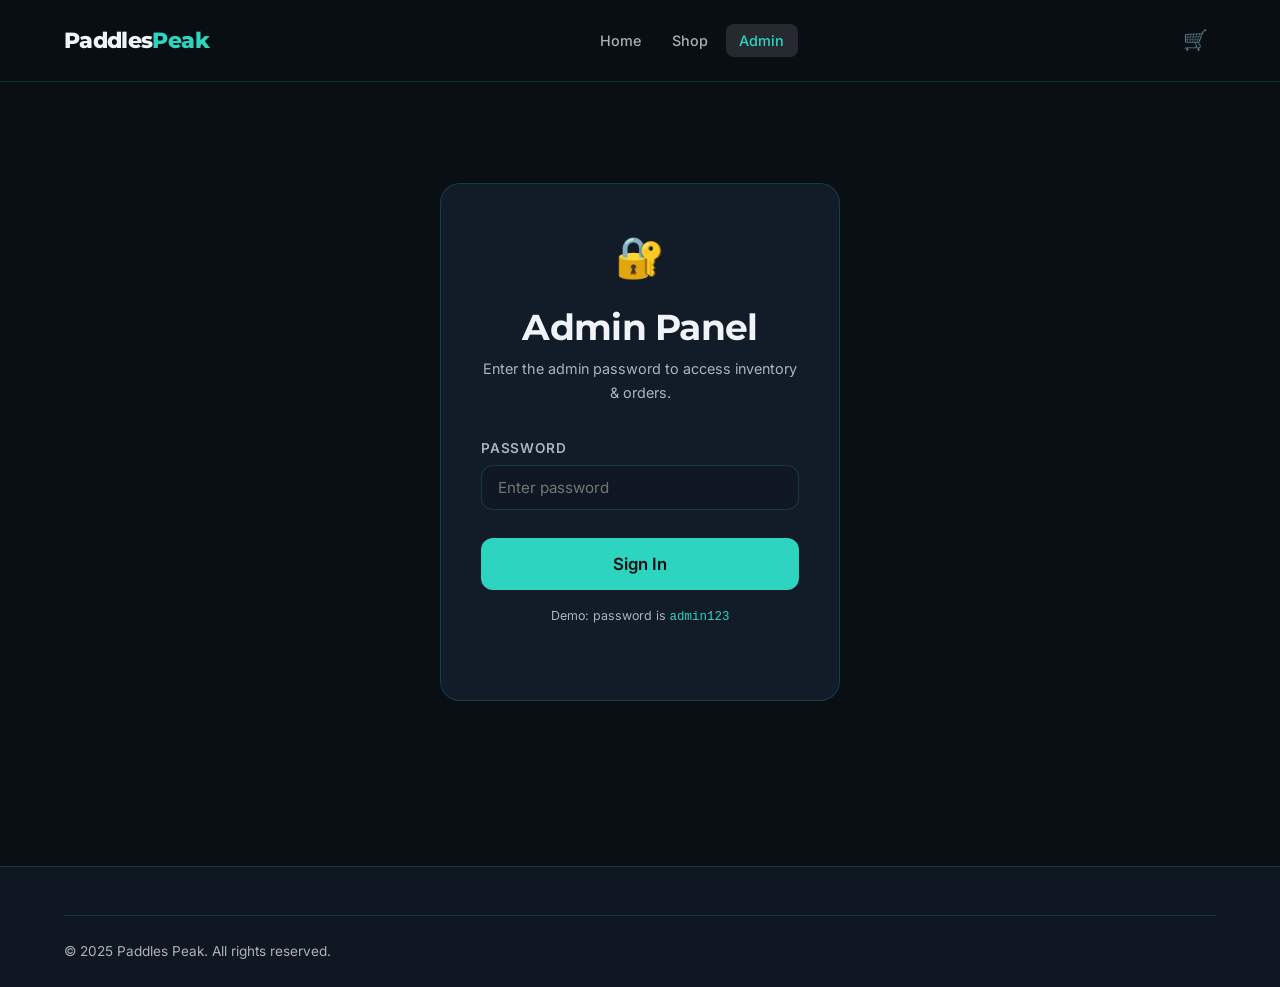
==== admin.html @ 5eb015d9 "Build complete Paddles Peak e-commerce website with 2-product lineup Agent-Logs-Url: https://github." ====
<!DOCTYPE html>
<html lang="en">
<head>
  <meta charset="UTF-8">
  <meta name="viewport" content="width=device-width, initial-scale=1.0">
  <title>Admin — Paddles Peak</title>
  <link rel="preconnect" href="https://fonts.googleapis.com">
  <link href="https://fonts.googleapis.com/css2?family=Inter:wght@400;500;600;700&family=Montserrat:wght@700;800;900&display=swap" rel="stylesheet">
  <link rel="stylesheet" href="css/style.css">
  <style>
    .admin-login {
      min-height: 80vh;
      display: flex;
      align-items: center;
      justify-content: center;
    }

    .login-box {
      background: var(--bg-card);
      border: 1px solid var(--border);
      border-radius: var(--radius-lg);
      padding: 2.5rem;
      width: 100%;
      max-width: 400px;
      text-align: center;
    }

    .login-box h2 { margin-bottom: 0.5rem; }
    .login-box p { color: var(--white-dim); font-size: 0.9rem; margin-bottom: 2rem; }

    .login-error {
      background: rgba(239,68,68,0.1);
      border: 1px solid var(--error);
      border-radius: var(--radius);
      padding: 0.75rem;
      color: var(--error);
      font-size: 0.85rem;
      margin-bottom: 1rem;
      display: none;
    }

    /* Dashboard */
    .admin-header {
      display: flex;
      align-items: center;
      justify-content: space-between;
      margin-bottom: 2.5rem;
      flex-wrap: wrap;
      gap: 1rem;
    }

    .stats-grid {
      display: grid;
      grid-template-columns: repeat(4, 1fr);
      gap: 1.25rem;
      margin-bottom: 2.5rem;
    }

    .stat-card {
      background: var(--bg-card);
      border: 1px solid var(--border);
      border-radius: var(--radius);
      padding: 1.5rem;
    }

    .stat-card .stat-label {
      font-size: 0.78rem;
      font-weight: 700;
      text-transform: uppercase;
      letter-spacing: 0.1em;
      color: var(--teal);
      margin-bottom: 0.5rem;
    }

    .stat-card .stat-value {
      font-size: 2rem;
      font-weight: 900;
      color: var(--white);
      line-height: 1;
    }

    .stat-card .stat-sub {
      font-size: 0.8rem;
      color: var(--white-dim);
      margin-top: 0.35rem;
    }

    .admin-tabs {
      display: flex;
      gap: 0.25rem;
      border-bottom: 2px solid var(--border);
      margin-bottom: 2rem;
    }

    .admin-tab-btn {
      background: none;
      border: none;
      color: var(--white-dim);
      font-family: var(--font-main);
      font-size: 0.9rem;
      font-weight: 600;
      padding: 0.75rem 1.25rem;
      cursor: pointer;
      border-bottom: 2px solid transparent;
      margin-bottom: -2px;
      transition: all var(--transition);
    }

    .admin-tab-btn:hover { color: var(--white); }
    .admin-tab-btn.active { color: var(--teal); border-bottom-color: var(--teal); }

    .admin-panel { display: none; }
    .admin-panel.active { display: block; }

    .stock-low { color: var(--warning); font-weight: 600; }
    .stock-ok { color: var(--success); }

    .update-stock-form {
      display: flex;
      align-items: center;
      gap: 0.5rem;
    }

    .update-stock-form input {
      width: 70px;
      padding: 0.4rem 0.6rem;
      font-size: 0.85rem;
    }

    .update-stock-form button {
      padding: 0.4rem 0.75rem;
      font-size: 0.8rem;
    }

    @media (max-width: 768px) {
      .stats-grid { grid-template-columns: repeat(2, 1fr); }
    }

    @media (max-width: 480px) {
      .stats-grid { grid-template-columns: 1fr; }
    }
  </style>
</head>
<body>

  <nav class="navbar">
    <div class="container">
      <a href="index.html" class="nav-brand">Paddles<span>Peak</span></a>
      <ul class="nav-menu">
        <li><a href="index.html">Home</a></li>
        <li><a href="shop.html">Shop</a></li>
        <li><a href="admin.html" class="active">Admin</a></li>
      </ul>
      <div class="nav-actions">
        <a href="cart.html" class="cart-link" aria-label="Shopping cart">
          🛒 <span class="cart-badge">0</span>
        </a>
        <button class="nav-toggle" aria-label="Toggle menu">☰</button>
      </div>
    </div>
  </nav>

  <!-- Login Screen -->
  <div class="admin-login" id="admin-login">
    <div class="login-box">
      <div style="font-size:2.5rem; margin-bottom:1rem;">🔐</div>
      <h2>Admin Panel</h2>
      <p>Enter the admin password to access inventory &amp; orders.</p>
      <div class="login-error" id="login-error">Incorrect password. Please try again.</div>
      <div class="form-group" style="text-align:left;">
        <label for="admin-password">Password</label>
        <input type="password" id="admin-password" placeholder="Enter password" onkeydown="if(event.key==='Enter') adminLogin()">
      </div>
      <button class="btn btn-primary btn-full btn-lg" onclick="adminLogin()" style="margin-top:0.5rem;">Sign In</button>
      <p style="margin-top:1rem; font-size:0.78rem; color:var(--white-dim);">Demo: password is <code style="color:var(--teal);">admin123</code></p>
    </div>
  </div>

  <!-- Dashboard -->
  <section class="section" id="admin-dashboard" style="display:none;">
    <div class="container">
      <div class="admin-header">
        <div>
          <h1>Dashboard</h1>
          <p style="color:var(--white-dim); margin-top:0.25rem;">Paddles Peak inventory &amp; order management</p>
        </div>
        <button class="btn btn-ghost btn-sm" onclick="adminLogout()">Sign Out</button>
      </div>

      <!-- Stats -->
      <div class="stats-grid" id="stats-grid"></div>

      <!-- Tabs -->
      <div class="admin-tabs">
        <button class="admin-tab-btn active" data-tab="inventory">📦 Inventory</button>
        <button class="admin-tab-btn" data-tab="orders">📋 Orders</button>
      </div>

      <!-- Inventory Panel -->
      <div class="admin-panel active" id="panel-inventory">
        <div class="table-wrap">
          <table id="inventory-table">
            <thead>
              <tr>
                <th>Product</th>
                <th>Category</th>
                <th>Price</th>
                <th>Rating</th>
                <th>Reviews</th>
                <th>Stock</th>
                <th>Update Stock</th>
              </tr>
            </thead>
            <tbody id="inventory-tbody"></tbody>
          </table>
        </div>
      </div>

      <!-- Orders Panel -->
      <div class="admin-panel" id="panel-orders">
        <div class="table-wrap">
          <table>
            <thead>
              <tr>
                <th>Order #</th>
                <th>Date</th>
                <th>Customer</th>
                <th>Products</th>
                <th>Total</th>
                <th>Status</th>
              </tr>
            </thead>
            <tbody id="orders-tbody"></tbody>
          </table>
        </div>
      </div>
    </div>
  </section>

  <footer class="footer">
    <div class="container">
      <div class="footer-bottom">
        <p>© 2025 Paddles Peak. All rights reserved.</p>
      </div>
    </div>
  </footer>

  <script src="js/products.js"></script>
  <script src="js/cart.js"></script>
  <script src="js/main.js"></script>
  <script>
    const ADMIN_PASSWORD = 'admin123';
    let inventory = PRODUCTS.map(p => ({ ...p }));

    // Demo orders
    const DEMO_ORDERS = [
      { id: 'PP-1001', date: '2025-04-01', customer: 'Marcus T.', products: 'The Summit Paddle x1', total: 89.99, status: 'shipped' },
      { id: 'PP-1002', date: '2025-04-01', customer: 'Sarah K.', products: 'The Base Camp Bundle x1', total: 59.99, status: 'processing' },
      { id: 'PP-1003', date: '2025-03-31', customer: 'Diego R.', products: 'The Summit Paddle x2', total: 179.98, status: 'delivered' },
      { id: 'PP-1004', date: '2025-03-30', customer: 'Priya M.', products: 'The Base Camp Bundle x1, The Summit Paddle x1', total: 149.98, status: 'shipped' },
      { id: 'PP-1005', date: '2025-03-29', customer: 'Jordan L.', products: 'The Base Camp Bundle x2', total: 119.98, status: 'delivered' },
    ];

    function adminLogin() {
      const pw = document.getElementById('admin-password').value;
      if (pw === ADMIN_PASSWORD) {
        document.getElementById('admin-login').style.display = 'none';
        document.getElementById('admin-dashboard').style.display = 'block';
        renderDashboard();
      } else {
        document.getElementById('login-error').style.display = 'block';
      }
    }

    function adminLogout() {
      document.getElementById('admin-dashboard').style.display = 'none';
      document.getElementById('admin-login').style.display = 'flex';
      document.getElementById('admin-password').value = '';
    }

    function renderDashboard() {
      // Stats
      const totalStock = inventory.reduce((s, p) => s + p.stock, 0);
      const totalOrders = DEMO_ORDERS.length;
      const totalRevenue = DEMO_ORDERS.reduce((s, o) => s + o.total, 0);
      const avgRating = (inventory.reduce((s, p) => s + p.rating, 0) / inventory.length).toFixed(1);

      document.getElementById('stats-grid').innerHTML = `
        <div class="stat-card"><div class="stat-label">Total Products</div><div class="stat-value">${inventory.length}</div></div>
        <div class="stat-card"><div class="stat-label">Units in Stock</div><div class="stat-value">${totalStock}</div></div>
        <div class="stat-card"><div class="stat-label">Total Orders</div><div class="stat-value">${totalOrders}</div></div>
        <div class="stat-card"><div class="stat-label">Revenue (Demo)</div><div class="stat-value">$${totalRevenue.toFixed(2)}</div><div class="stat-sub">Avg rating: ${avgRating}★</div></div>
      `;

      // Inventory
      document.getElementById('inventory-tbody').innerHTML = inventory.map(p => `
        <tr>
          <td style="color:var(--white); font-weight:600;">${p.name}</td>
          <td>${p.category}</td>
          <td style="color:var(--teal); font-weight:700;">$${p.price.toFixed(2)}</td>
          <td>${p.rating}★</td>
          <td>${p.reviews}</td>
          <td class="${p.stock < 10 ? 'stock-low' : 'stock-ok'}">${p.stock} ${p.stock < 10 ? '⚠️' : '✓'}</td>
          <td>
            <div class="update-stock-form">
              <input type="number" id="stock-${p.id}" value="${p.stock}" min="0">
              <button class="btn btn-primary btn-sm" onclick="updateStock(${p.id})">Save</button>
            </div>
          </td>
        </tr>
      `).join('');

      // Orders
      const statusMap = {
        processing: ['status-warning', 'Processing'],
        shipped: ['status-success', 'Shipped'],
        delivered: ['status-success', 'Delivered'],
        cancelled: ['status-error', 'Cancelled']
      };

      document.getElementById('orders-tbody').innerHTML = DEMO_ORDERS.map(o => {
        const [cls, label] = statusMap[o.status] || ['status-warning', o.status];
        return `
          <tr>
            <td style="color:var(--teal); font-weight:700;">${o.id}</td>
            <td>${o.date}</td>
            <td style="color:var(--white);">${o.customer}</td>
            <td>${o.products}</td>
            <td style="color:var(--teal); font-weight:700;">$${o.total.toFixed(2)}</td>
            <td><span class="status-badge ${cls}">${label}</span></td>
          </tr>
        `;
      }).join('');
    }

    function updateStock(productId) {
      const newStock = parseInt(document.getElementById('stock-' + productId).value);
      if (!isNaN(newStock) && newStock >= 0) {
        const prod = inventory.find(p => p.id === productId);
        if (prod) {
          prod.stock = newStock;
          renderDashboard();
        }
      }
    }

    // Admin tab switching
    document.querySelectorAll('.admin-tab-btn').forEach(btn => {
      btn.addEventListener('click', () => {
        document.querySelectorAll('.admin-tab-btn').forEach(b => b.classList.remove('active'));
        document.querySelectorAll('.admin-panel').forEach(p => p.classList.remove('active'));
        btn.classList.add('active');
        document.getElementById('panel-' + btn.dataset.tab).classList.add('active');
      });
    });
  </script>
</body>
</html>
---- css/style.css ----
/* =============================================
   PADDLES PEAK — MAIN STYLESHEET
   Dark teal premium pickleball brand
   ============================================= */

/* ---------- CSS Variables ---------- */
:root {
  --bg-primary: #0a0f14;
  --bg-secondary: #0f1822;
  --bg-card: #111c28;
  --bg-card-hover: #162233;
  --teal: #2dd4bf;
  --teal-dark: #14b8a6;
  --teal-glow: rgba(45, 212, 191, 0.15);
  --teal-glow-strong: rgba(45, 212, 191, 0.25);
  --white: #f0f4f8;
  --white-dim: rgba(240, 244, 248, 0.7);
  --white-faint: rgba(240, 244, 248, 0.12);
  --border: rgba(45, 212, 191, 0.18);
  --border-hover: rgba(45, 212, 191, 0.45);
  --success: #22c55e;
  --warning: #f59e0b;
  --error: #ef4444;
  --font-main: 'Inter', 'Segoe UI', system-ui, sans-serif;
  --font-display: 'Montserrat', 'Inter', sans-serif;
  --radius: 12px;
  --radius-lg: 20px;
  --shadow: 0 4px 24px rgba(0, 0, 0, 0.4);
  --shadow-teal: 0 4px 32px rgba(45, 212, 191, 0.2);
  --transition: 0.25s ease;
}

/* ---------- Reset & Base ---------- */
*, *::before, *::after { box-sizing: border-box; margin: 0; padding: 0; }

html { scroll-behavior: smooth; }

body {
  background: var(--bg-primary);
  color: var(--white);
  font-family: var(--font-main);
  font-size: 16px;
  line-height: 1.65;
  min-height: 100vh;
}

a { color: var(--teal); text-decoration: none; transition: color var(--transition); }
a:hover { color: var(--white); }

img { max-width: 100%; display: block; }

ul { list-style: none; }

/* ---------- Typography ---------- */
h1, h2, h3, h4 {
  font-family: var(--font-display);
  font-weight: 700;
  line-height: 1.2;
  letter-spacing: -0.02em;
}

h1 { font-size: clamp(2rem, 5vw, 3.5rem); }
h2 { font-size: clamp(1.5rem, 3vw, 2.25rem); }
h3 { font-size: 1.25rem; }
h4 { font-size: 1rem; }

.text-teal { color: var(--teal); }
.text-dim { color: var(--white-dim); }

/* ---------- Layout Utilities ---------- */
.container {
  width: 100%;
  max-width: 1200px;
  margin: 0 auto;
  padding: 0 1.5rem;
}

.section { padding: 5rem 0; }
.section-sm { padding: 3rem 0; }

.flex { display: flex; }
.flex-center { display: flex; align-items: center; justify-content: center; }
.grid-2 { display: grid; grid-template-columns: repeat(2, 1fr); gap: 2rem; }
.grid-3 { display: grid; grid-template-columns: repeat(3, 1fr); gap: 2rem; }

.text-center { text-align: center; }

/* ---------- Buttons ---------- */
.btn {
  display: inline-flex;
  align-items: center;
  justify-content: center;
  gap: 0.5rem;
  padding: 0.75rem 1.75rem;
  border-radius: var(--radius);
  border: none;
  font-family: var(--font-main);
  font-size: 0.95rem;
  font-weight: 600;
  cursor: pointer;
  transition: all var(--transition);
  text-decoration: none;
  white-space: nowrap;
}

.btn-primary {
  background: var(--teal);
  color: var(--bg-primary);
}

.btn-primary:hover {
  background: var(--white);
  color: var(--bg-primary);
  transform: translateY(-2px);
  box-shadow: var(--shadow-teal);
}

.btn-outline {
  background: transparent;
  color: var(--teal);
  border: 2px solid var(--teal);
}

.btn-outline:hover {
  background: var(--teal);
  color: var(--bg-primary);
  transform: translateY(-2px);
}

.btn-ghost {
  background: var(--white-faint);
  color: var(--white);
  border: 1px solid var(--border);
}

.btn-ghost:hover {
  background: var(--border-hover);
  color: var(--white);
}

.btn-danger {
  background: transparent;
  color: var(--error);
  border: 1px solid var(--error);
}

.btn-danger:hover {
  background: var(--error);
  color: var(--white);
}

.btn-sm { padding: 0.5rem 1.1rem; font-size: 0.85rem; }
.btn-lg { padding: 1rem 2.25rem; font-size: 1.05rem; }
.btn-full { width: 100%; }

/* ---------- Navigation ---------- */
.navbar {
  position: sticky;
  top: 0;
  z-index: 100;
  background: rgba(10, 15, 20, 0.92);
  backdrop-filter: blur(12px);
  border-bottom: 1px solid var(--border);
  padding: 1rem 0;
}

.navbar .container {
  display: flex;
  align-items: center;
  justify-content: space-between;
}

.nav-brand {
  font-family: var(--font-display);
  font-size: 1.35rem;
  font-weight: 800;
  color: var(--white);
  letter-spacing: -0.03em;
}

.nav-brand span { color: var(--teal); }

.nav-menu {
  display: flex;
  align-items: center;
  gap: 0.25rem;
}

.nav-menu a {
  color: var(--white-dim);
  font-size: 0.9rem;
  font-weight: 500;
  padding: 0.5rem 0.85rem;
  border-radius: 8px;
  transition: all var(--transition);
}

.nav-menu a:hover, .nav-menu a.active {
  color: var(--teal);
  background: var(--white-faint);
}

.nav-actions {
  display: flex;
  align-items: center;
  gap: 0.75rem;
}

.cart-link {
  position: relative;
  color: var(--white-dim);
  font-size: 1.25rem;
  padding: 0.5rem;
  border-radius: 8px;
  transition: all var(--transition);
  display: flex;
  align-items: center;
}

.cart-link:hover { color: var(--teal); background: var(--white-faint); }

.cart-badge {
  position: absolute;
  top: 0;
  right: 0;
  background: var(--teal);
  color: var(--bg-primary);
  font-size: 0.65rem;
  font-weight: 700;
  width: 18px;
  height: 18px;
  border-radius: 50%;
  display: none;
  align-items: center;
  justify-content: center;
}

.nav-toggle {
  display: none;
  background: none;
  border: none;
  color: var(--white);
  font-size: 1.5rem;
  cursor: pointer;
  padding: 0.25rem;
}

/* ---------- Footer ---------- */
.footer {
  background: var(--bg-secondary);
  border-top: 1px solid var(--border);
  padding: 3rem 0 1.5rem;
  margin-top: 4rem;
}

.footer-grid {
  display: grid;
  grid-template-columns: 2fr 1fr 1fr;
  gap: 3rem;
  margin-bottom: 2.5rem;
}

.footer-brand {
  font-family: var(--font-display);
  font-size: 1.25rem;
  font-weight: 800;
  color: var(--white);
  margin-bottom: 0.75rem;
}

.footer-brand span { color: var(--teal); }

.footer p { color: var(--white-dim); font-size: 0.9rem; line-height: 1.7; }

.footer-col h4 {
  font-size: 0.85rem;
  font-weight: 700;
  text-transform: uppercase;
  letter-spacing: 0.1em;
  color: var(--teal);
  margin-bottom: 1rem;
}

.footer-col ul li { margin-bottom: 0.5rem; }
.footer-col ul li a { color: var(--white-dim); font-size: 0.9rem; }
.footer-col ul li a:hover { color: var(--teal); }

.footer-bottom {
  border-top: 1px solid var(--border);
  padding-top: 1.5rem;
  display: flex;
  align-items: center;
  justify-content: space-between;
  flex-wrap: wrap;
  gap: 1rem;
}

.footer-bottom p { color: var(--white-dim); font-size: 0.85rem; }

/* ---------- Product Image with Glow ---------- */
.product-img-wrap {
  background: var(--bg-primary);
  background-image: radial-gradient(circle, var(--teal-glow) 0%, transparent 70%);
  border-radius: var(--radius);
  overflow: hidden;
  display: flex;
  align-items: center;
  justify-content: center;
}

.product-img-wrap img {
  width: 100%;
  height: 100%;
  object-fit: contain;
  transition: transform 0.4s ease;
}

/* ---------- Product Cards ---------- */
.product-card {
  background: var(--bg-card);
  border: 1px solid var(--border);
  border-radius: var(--radius-lg);
  overflow: hidden;
  transition: all var(--transition);
  display: flex;
  flex-direction: column;
}

.product-card:hover {
  border-color: var(--border-hover);
  transform: translateY(-4px);
  box-shadow: var(--shadow-teal);
}

.product-card-image-link { display: block; }

.product-card-image-wrap {
  position: relative;
  aspect-ratio: 4/3;
  background: var(--bg-primary);
  background-image: radial-gradient(circle, var(--teal-glow) 0%, transparent 70%);
  overflow: hidden;
}

.product-card:hover .product-card-img,
.product-card:hover .bundle-img-paddle {
  transform: scale(1.04);
}

.product-card-img {
  width: 100%;
  height: 100%;
  object-fit: contain;
  transition: transform 0.4s ease;
}

/* Bundle composition: case behind, paddle overlapping */
.bundle-image-composition {
  position: relative;
  width: 100%;
  height: 100%;
}

.bundle-img-case {
  position: absolute;
  left: 5%;
  top: 10%;
  width: 60%;
  height: 80%;
  object-fit: contain;
  transition: transform 0.4s ease;
}

.bundle-img-paddle {
  position: absolute;
  right: 2%;
  top: 5%;
  width: 60%;
  height: 90%;
  object-fit: contain;
  transition: transform 0.4s ease;
  filter: drop-shadow(-8px 4px 12px rgba(0,0,0,0.6));
}

.product-card:hover .bundle-img-case { transform: translateX(-4px); }
.product-card:hover .bundle-img-paddle { transform: translateX(4px) scale(1.04); }

/* Badge */
.badge-best-value {
  position: absolute;
  top: 12px;
  left: 12px;
  background: var(--success);
  color: #fff;
  font-size: 0.7rem;
  font-weight: 700;
  text-transform: uppercase;
  letter-spacing: 0.08em;
  padding: 0.25rem 0.6rem;
  border-radius: 6px;
  z-index: 2;
}

.product-card-body {
  padding: 1.25rem 1.5rem 1.5rem;
  display: flex;
  flex-direction: column;
  gap: 0.6rem;
  flex: 1;
}

.product-card-name a {
  color: var(--white);
  font-size: 1.05rem;
  font-weight: 700;
}

.product-card-name a:hover { color: var(--teal); }

.product-card-rating {
  display: flex;
  align-items: center;
  gap: 0.35rem;
  font-size: 0.85rem;
}

.star.full, .star.half { color: var(--warning); }
.star.empty { color: var(--white-faint); }

.review-count { color: var(--white-dim); font-size: 0.82rem; }

.product-card-price {
  font-size: 1.4rem;
  font-weight: 800;
  color: var(--teal);
}

.bundle-callout {
  font-size: 0.82rem;
  color: var(--white-dim);
  background: rgba(45, 212, 191, 0.08);
  border: 1px solid var(--border);
  border-radius: 8px;
  padding: 0.5rem 0.75rem;
  line-height: 1.4;
}

.btn-add-to-cart { margin-top: auto; }

/* ---------- Section Headers ---------- */
.section-header {
  text-align: center;
  margin-bottom: 3rem;
}

.section-header .eyebrow {
  display: inline-block;
  font-size: 0.78rem;
  font-weight: 700;
  text-transform: uppercase;
  letter-spacing: 0.15em;
  color: var(--teal);
  margin-bottom: 0.75rem;
}

.section-header h2 { margin-bottom: 0.75rem; }
.section-header p { color: var(--white-dim); max-width: 560px; margin: 0 auto; }

/* ---------- Cart Feedback Toast ---------- */
#cart-feedback {
  position: fixed;
  bottom: 2rem;
  right: 2rem;
  background: var(--teal);
  color: var(--bg-primary);
  padding: 0.75rem 1.25rem;
  border-radius: var(--radius);
  font-weight: 600;
  font-size: 0.9rem;
  transform: translateY(100px);
  opacity: 0;
  transition: all 0.35s ease;
  z-index: 999;
  box-shadow: var(--shadow-teal);
}

#cart-feedback.show {
  transform: translateY(0);
  opacity: 1;
}

/* ---------- Page Hero (inner pages) ---------- */
.page-hero {
  background: var(--bg-secondary);
  border-bottom: 1px solid var(--border);
  padding: 3rem 0 2.5rem;
  text-align: center;
}

.page-hero h1 { font-size: clamp(1.6rem, 3vw, 2.5rem); margin-bottom: 0.5rem; }
.page-hero p { color: var(--white-dim); }

/* ---------- Forms ---------- */
.form-group { margin-bottom: 1.25rem; }

label {
  display: block;
  font-size: 0.85rem;
  font-weight: 600;
  color: var(--white-dim);
  margin-bottom: 0.4rem;
  text-transform: uppercase;
  letter-spacing: 0.06em;
}

input[type="text"],
input[type="email"],
input[type="tel"],
input[type="number"],
input[type="password"],
select,
textarea {
  width: 100%;
  background: var(--bg-secondary);
  border: 1px solid var(--border);
  border-radius: var(--radius);
  color: var(--white);
  font-family: var(--font-main);
  font-size: 0.95rem;
  padding: 0.75rem 1rem;
  transition: border-color var(--transition);
  outline: none;
}

input:focus, select:focus, textarea:focus {
  border-color: var(--teal);
  box-shadow: 0 0 0 3px var(--teal-glow);
}

select option { background: var(--bg-secondary); }

/* ---------- Table ---------- */
.table-wrap { overflow-x: auto; border-radius: var(--radius); border: 1px solid var(--border); }

table {
  width: 100%;
  border-collapse: collapse;
}

th {
  background: var(--bg-secondary);
  color: var(--teal);
  font-size: 0.78rem;
  font-weight: 700;
  text-transform: uppercase;
  letter-spacing: 0.1em;
  padding: 0.85rem 1.25rem;
  text-align: left;
}

td {
  padding: 0.85rem 1.25rem;
  border-top: 1px solid var(--border);
  font-size: 0.92rem;
  color: var(--white-dim);
}

tr:hover td { background: var(--bg-card-hover); }

/* ---------- Badge / Status ---------- */
.status-badge {
  display: inline-block;
  padding: 0.25rem 0.65rem;
  border-radius: 20px;
  font-size: 0.75rem;
  font-weight: 600;
  text-transform: uppercase;
  letter-spacing: 0.05em;
}

.status-success { background: rgba(34, 197, 94, 0.15); color: var(--success); }
.status-warning { background: rgba(245, 158, 11, 0.15); color: var(--warning); }
.status-error   { background: rgba(239, 68, 68, 0.15);  color: var(--error); }

/* ---------- Utility ---------- */
.divider {
  border: none;
  border-top: 1px solid var(--border);
  margin: 1.5rem 0;
}

.visually-hidden {
  position: absolute;
  width: 1px;
  height: 1px;
  overflow: hidden;
  clip: rect(0 0 0 0);
}

/* ---------- Responsive ---------- */
@media (max-width: 900px) {
  .grid-3 { grid-template-columns: repeat(2, 1fr); }
  .footer-grid { grid-template-columns: 1fr 1fr; }
}

@media (max-width: 600px) {
  .grid-2, .grid-3 { grid-template-columns: 1fr; }
  .footer-grid { grid-template-columns: 1fr; gap: 2rem; }
  .footer-bottom { flex-direction: column; text-align: center; }

  .nav-menu {
    display: none;
    position: absolute;
    top: 100%;
    left: 0;
    right: 0;
    background: var(--bg-primary);
    border-top: 1px solid var(--border);
    padding: 1rem;
    flex-direction: column;
    align-items: stretch;
    gap: 0.25rem;
  }

  .nav-menu.open { display: flex; }
  .nav-menu a { padding: 0.75rem 1rem; border-radius: 8px; }
  .nav-toggle { display: block; }
}
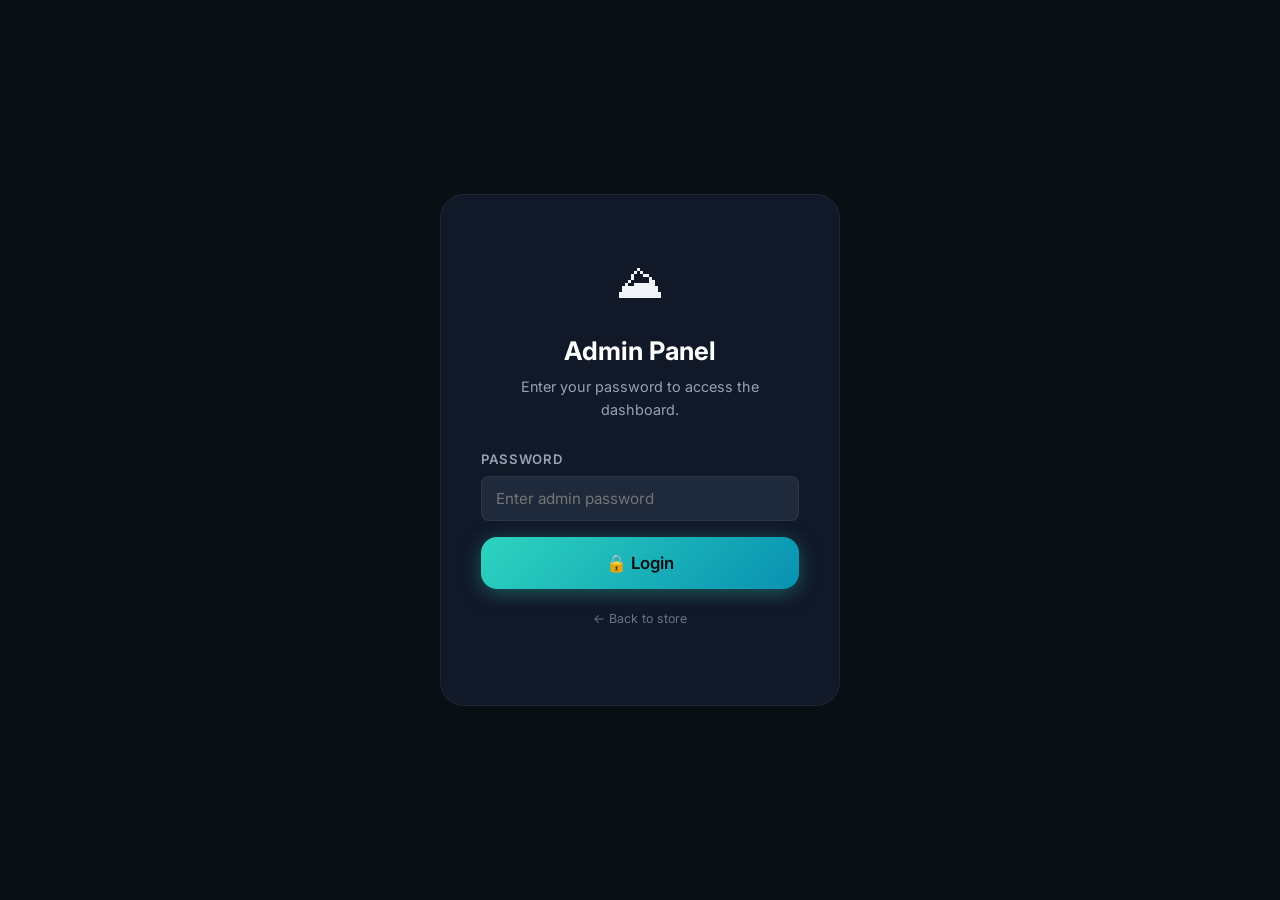
==== commit a0c83e2c: "Build complete Paddles Peak e-commerce website with paddle SVG, animations, and all pages Agent-Logs" ====
--- a/admin.html
+++ b/admin.html
@@ -3,355 +3,171 @@
 <head>
   <meta charset="UTF-8">
   <meta name="viewport" content="width=device-width, initial-scale=1.0">
+  <meta name="description" content="Paddles Peak Admin Panel — manage orders and inventory.">
   <title>Admin — Paddles Peak</title>
   <link rel="preconnect" href="https://fonts.googleapis.com">
-  <link href="https://fonts.googleapis.com/css2?family=Inter:wght@400;500;600;700&family=Montserrat:wght@700;800;900&display=swap" rel="stylesheet">
-  <link rel="stylesheet" href="css/style.css">
-  <style>
-    .admin-login {
-      min-height: 80vh;
-      display: flex;
-      align-items: center;
-      justify-content: center;
-    }
-
-    .login-box {
-      background: var(--bg-card);
-      border: 1px solid var(--border);
-      border-radius: var(--radius-lg);
-      padding: 2.5rem;
-      width: 100%;
-      max-width: 400px;
-      text-align: center;
-    }
-
-    .login-box h2 { margin-bottom: 0.5rem; }
-    .login-box p { color: var(--white-dim); font-size: 0.9rem; margin-bottom: 2rem; }
-
-    .login-error {
-      background: rgba(239,68,68,0.1);
-      border: 1px solid var(--error);
-      border-radius: var(--radius);
-      padding: 0.75rem;
-      color: var(--error);
-      font-size: 0.85rem;
-      margin-bottom: 1rem;
-      display: none;
-    }
-
-    /* Dashboard */
-    .admin-header {
-      display: flex;
-      align-items: center;
-      justify-content: space-between;
-      margin-bottom: 2.5rem;
-      flex-wrap: wrap;
-      gap: 1rem;
-    }
-
-    .stats-grid {
-      display: grid;
-      grid-template-columns: repeat(4, 1fr);
-      gap: 1.25rem;
-      margin-bottom: 2.5rem;
-    }
-
-    .stat-card {
-      background: var(--bg-card);
-      border: 1px solid var(--border);
-      border-radius: var(--radius);
-      padding: 1.5rem;
-    }
-
-    .stat-card .stat-label {
-      font-size: 0.78rem;
-      font-weight: 700;
-      text-transform: uppercase;
-      letter-spacing: 0.1em;
-      color: var(--teal);
-      margin-bottom: 0.5rem;
-    }
-
-    .stat-card .stat-value {
-      font-size: 2rem;
-      font-weight: 900;
-      color: var(--white);
-      line-height: 1;
-    }
-
-    .stat-card .stat-sub {
-      font-size: 0.8rem;
-      color: var(--white-dim);
-      margin-top: 0.35rem;
-    }
-
-    .admin-tabs {
-      display: flex;
-      gap: 0.25rem;
-      border-bottom: 2px solid var(--border);
-      margin-bottom: 2rem;
-    }
-
-    .admin-tab-btn {
-      background: none;
-      border: none;
-      color: var(--white-dim);
-      font-family: var(--font-main);
-      font-size: 0.9rem;
-      font-weight: 600;
-      padding: 0.75rem 1.25rem;
-      cursor: pointer;
-      border-bottom: 2px solid transparent;
-      margin-bottom: -2px;
-      transition: all var(--transition);
-    }
-
-    .admin-tab-btn:hover { color: var(--white); }
-    .admin-tab-btn.active { color: var(--teal); border-bottom-color: var(--teal); }
-
-    .admin-panel { display: none; }
-    .admin-panel.active { display: block; }
-
-    .stock-low { color: var(--warning); font-weight: 600; }
-    .stock-ok { color: var(--success); }
-
-    .update-stock-form {
-      display: flex;
-      align-items: center;
-      gap: 0.5rem;
-    }
-
-    .update-stock-form input {
-      width: 70px;
-      padding: 0.4rem 0.6rem;
-      font-size: 0.85rem;
-    }
-
-    .update-stock-form button {
-      padding: 0.4rem 0.75rem;
-      font-size: 0.8rem;
-    }
-
-    @media (max-width: 768px) {
-      .stats-grid { grid-template-columns: repeat(2, 1fr); }
-    }
-
-    @media (max-width: 480px) {
-      .stats-grid { grid-template-columns: 1fr; }
-    }
-  </style>
+  <link rel="preconnect" href="https://fonts.gstatic.com" crossorigin>
+  <link href="https://fonts.googleapis.com/css2?family=Inter:wght@300;400;500;600;700;800;900&display=swap" rel="stylesheet">
+  <link rel="stylesheet" href="styles.css">
 </head>
 <body>
 
-  <nav class="navbar">
-    <div class="container">
-      <a href="index.html" class="nav-brand">Paddles<span>Peak</span></a>
-      <ul class="nav-menu">
-        <li><a href="index.html">Home</a></li>
-        <li><a href="shop.html">Shop</a></li>
-        <li><a href="admin.html" class="active">Admin</a></li>
-      </ul>
-      <div class="nav-actions">
-        <a href="cart.html" class="cart-link" aria-label="Shopping cart">
-          🛒 <span class="cart-badge">0</span>
-        </a>
-        <button class="nav-toggle" aria-label="Toggle menu">☰</button>
-      </div>
-    </div>
-  </nav>
-
-  <!-- Login Screen -->
-  <div class="admin-login" id="admin-login">
-    <div class="login-box">
-      <div style="font-size:2.5rem; margin-bottom:1rem;">🔐</div>
-      <h2>Admin Panel</h2>
-      <p>Enter the admin password to access inventory &amp; orders.</p>
-      <div class="login-error" id="login-error">Incorrect password. Please try again.</div>
-      <div class="form-group" style="text-align:left;">
-        <label for="admin-password">Password</label>
-        <input type="password" id="admin-password" placeholder="Enter password" onkeydown="if(event.key==='Enter') adminLogin()">
-      </div>
-      <button class="btn btn-primary btn-full btn-lg" onclick="adminLogin()" style="margin-top:0.5rem;">Sign In</button>
-      <p style="margin-top:1rem; font-size:0.78rem; color:var(--white-dim);">Demo: password is <code style="color:var(--teal);">admin123</code></p>
+  <!-- Admin Password Gate -->
+  <div id="admin-gate" class="admin-gate">
+    <div class="admin-gate-box">
+      <div style="font-size:3rem;margin-bottom:16px">⛰</div>
+      <h1>Admin Panel</h1>
+      <p>Enter your password to access the dashboard.</p>
+      <form id="admin-password-form">
+        <div class="form-field" style="margin-bottom:16px;text-align:left">
+          <label class="form-label" for="admin-password">Password</label>
+          <input
+            type="password"
+            id="admin-password"
+            class="form-input"
+            placeholder="Enter admin password"
+            autocomplete="current-password"
+            style="width:100%"
+          >
+        </div>
+        <button type="submit" class="btn btn-primary btn-block btn-lg">
+          🔒 Login
+        </button>
+      </form>
+      <p style="margin-top:20px;font-size:.78rem;color:var(--text-muted)">
+        <a href="index.html" style="color:var(--text-muted)">← Back to store</a>
+      </p>
     </div>
   </div>
 
-  <!-- Dashboard -->
-  <section class="section" id="admin-dashboard" style="display:none;">
-    <div class="container">
-      <div class="admin-header">
-        <div>
-          <h1>Dashboard</h1>
-          <p style="color:var(--white-dim); margin-top:0.25rem;">Paddles Peak inventory &amp; order management</p>
+  <!-- Admin Dashboard (hidden until authenticated) -->
+  <div id="admin-dashboard" style="display:none">
+
+    <!-- Navbar -->
+    <nav class="navbar">
+      <div class="nav-inner">
+        <a href="index.html" class="nav-logo">⛰ Paddles<span>Peak</span></a>
+        <ul class="nav-links">
+          <li><a href="index.html">← Store</a></li>
+          <li>
+            <button id="admin-logout" class="btn btn-ghost btn-sm">Logout</button>
+          </li>
+        </ul>
+        <button class="nav-toggle" aria-label="Toggle menu">☰</button>
+      </div>
+    </nav>
+
+    <!-- Admin Content -->
+    <div class="admin-page">
+      <div class="container">
+
+        <div class="admin-header">
+          <div>
+            <h1>Dashboard</h1>
+            <p style="color:var(--text-secondary);margin-top:4px">Manage orders and inventory.</p>
+          </div>
+          <div style="display:flex;gap:12px">
+            <div style="background:var(--bg-card);border:1px solid var(--border-subtle);border-radius:var(--radius-md);padding:16px 24px;text-align:center">
+              <div style="font-size:1.4rem;font-weight:800;color:var(--teal)" id="stat-orders">0</div>
+              <div style="font-size:.75rem;color:var(--text-muted);text-transform:uppercase;letter-spacing:.06em">Orders</div>
+            </div>
+            <div style="background:var(--bg-card);border:1px solid var(--border-subtle);border-radius:var(--radius-md);padding:16px 24px;text-align:center">
+              <div style="font-size:1.4rem;font-weight:800;color:var(--teal)" id="stat-revenue">$0</div>
+              <div style="font-size:.75rem;color:var(--text-muted);text-transform:uppercase;letter-spacing:.06em">Revenue</div>
+            </div>
+          </div>
         </div>
-        <button class="btn btn-ghost btn-sm" onclick="adminLogout()">Sign Out</button>
-      </div>
 
-      <!-- Stats -->
-      <div class="stats-grid" id="stats-grid"></div>
+        <!-- Tab Navigation -->
+        <div class="admin-tabs">
+          <button class="admin-tab-btn active" data-tab="tab-orders">📋 Orders</button>
+          <button class="admin-tab-btn" data-tab="tab-inventory">📦 Inventory</button>
+        </div>
 
-      <!-- Tabs -->
-      <div class="admin-tabs">
-        <button class="admin-tab-btn active" data-tab="inventory">📦 Inventory</button>
-        <button class="admin-tab-btn" data-tab="orders">📋 Orders</button>
-      </div>
+        <!-- Orders Tab -->
+        <div id="tab-orders" class="admin-tab-panel">
+          <div style="display:flex;justify-content:space-between;align-items:center;margin-bottom:16px">
+            <h2 style="font-size:1.1rem;font-weight:700">All Orders</h2>
+            <button class="btn btn-ghost btn-sm" onclick="renderOrders()">↻ Refresh</button>
+          </div>
+          <div style="overflow-x:auto">
+            <table class="data-table">
+              <thead>
+                <tr>
+                  <th>Order #</th>
+                  <th>Date</th>
+                  <th>Customer</th>
+                  <th>Items</th>
+                  <th>Total</th>
+                  <th>Status</th>
+                </tr>
+              </thead>
+              <tbody id="orders-tbody">
+                <tr>
+                  <td colspan="6">
+                    <div class="no-data">
+                      <div class="no-data-icon">📋</div>
+                      No orders yet
+                    </div>
+                  </td>
+                </tr>
+              </tbody>
+            </table>
+          </div>
+        </div>
 
-      <!-- Inventory Panel -->
-      <div class="admin-panel active" id="panel-inventory">
-        <div class="table-wrap">
-          <table id="inventory-table">
-            <thead>
-              <tr>
-                <th>Product</th>
-                <th>Category</th>
-                <th>Price</th>
-                <th>Rating</th>
-                <th>Reviews</th>
-                <th>Stock</th>
-                <th>Update Stock</th>
-              </tr>
-            </thead>
-            <tbody id="inventory-tbody"></tbody>
-          </table>
+        <!-- Inventory Tab -->
+        <div id="tab-inventory" class="admin-tab-panel" style="display:none">
+          <div style="display:flex;justify-content:space-between;align-items:center;margin-bottom:16px">
+            <h2 style="font-size:1.1rem;font-weight:700">Product Inventory</h2>
+            <p style="color:var(--text-muted);font-size:.85rem">Edit stock levels and click Save.</p>
+          </div>
+          <div style="overflow-x:auto">
+            <table class="data-table">
+              <thead>
+                <tr>
+                  <th>Product</th>
+                  <th>Price</th>
+                  <th>Stock</th>
+                  <th>Action</th>
+                </tr>
+              </thead>
+              <tbody id="inventory-tbody">
+                <!-- Rendered by app.js -->
+              </tbody>
+            </table>
+          </div>
         </div>
-      </div>
 
-      <!-- Orders Panel -->
-      <div class="admin-panel" id="panel-orders">
-        <div class="table-wrap">
-          <table>
-            <thead>
-              <tr>
-                <th>Order #</th>
-                <th>Date</th>
-                <th>Customer</th>
-                <th>Products</th>
-                <th>Total</th>
-                <th>Status</th>
-              </tr>
-            </thead>
-            <tbody id="orders-tbody"></tbody>
-          </table>
-        </div>
       </div>
     </div>
-  </section>
 
-  <footer class="footer">
-    <div class="container">
-      <div class="footer-bottom">
-        <p>© 2025 Paddles Peak. All rights reserved.</p>
-      </div>
-    </div>
-  </footer>
+  </div>
 
-  <script src="js/products.js"></script>
-  <script src="js/cart.js"></script>
-  <script src="js/main.js"></script>
+  <script src="app.js" defer></script>
   <script>
-    const ADMIN_PASSWORD = 'admin123';
-    let inventory = PRODUCTS.map(p => ({ ...p }));
-
-    // Demo orders
-    const DEMO_ORDERS = [
-      { id: 'PP-1001', date: '2025-04-01', customer: 'Marcus T.', products: 'The Summit Paddle x1', total: 89.99, status: 'shipped' },
-      { id: 'PP-1002', date: '2025-04-01', customer: 'Sarah K.', products: 'The Base Camp Bundle x1', total: 59.99, status: 'processing' },
-      { id: 'PP-1003', date: '2025-03-31', customer: 'Diego R.', products: 'The Summit Paddle x2', total: 179.98, status: 'delivered' },
-      { id: 'PP-1004', date: '2025-03-30', customer: 'Priya M.', products: 'The Base Camp Bundle x1, The Summit Paddle x1', total: 149.98, status: 'shipped' },
-      { id: 'PP-1005', date: '2025-03-29', customer: 'Jordan L.', products: 'The Base Camp Bundle x2', total: 119.98, status: 'delivered' },
-    ];
-
-    function adminLogin() {
-      const pw = document.getElementById('admin-password').value;
-      if (pw === ADMIN_PASSWORD) {
-        document.getElementById('admin-login').style.display = 'none';
-        document.getElementById('admin-dashboard').style.display = 'block';
-        renderDashboard();
-      } else {
-        document.getElementById('login-error').style.display = 'block';
-      }
-    }
-
-    function adminLogout() {
-      document.getElementById('admin-dashboard').style.display = 'none';
-      document.getElementById('admin-login').style.display = 'flex';
-      document.getElementById('admin-password').value = '';
-    }
-
-    function renderDashboard() {
-      // Stats
-      const totalStock = inventory.reduce((s, p) => s + p.stock, 0);
-      const totalOrders = DEMO_ORDERS.length;
-      const totalRevenue = DEMO_ORDERS.reduce((s, o) => s + o.total, 0);
-      const avgRating = (inventory.reduce((s, p) => s + p.rating, 0) / inventory.length).toFixed(1);
-
-      document.getElementById('stats-grid').innerHTML = `
-        <div class="stat-card"><div class="stat-label">Total Products</div><div class="stat-value">${inventory.length}</div></div>
-        <div class="stat-card"><div class="stat-label">Units in Stock</div><div class="stat-value">${totalStock}</div></div>
-        <div class="stat-card"><div class="stat-label">Total Orders</div><div class="stat-value">${totalOrders}</div></div>
-        <div class="stat-card"><div class="stat-label">Revenue (Demo)</div><div class="stat-value">$${totalRevenue.toFixed(2)}</div><div class="stat-sub">Avg rating: ${avgRating}★</div></div>
-      `;
-
-      // Inventory
-      document.getElementById('inventory-tbody').innerHTML = inventory.map(p => `
-        <tr>
-          <td style="color:var(--white); font-weight:600;">${p.name}</td>
-          <td>${p.category}</td>
-          <td style="color:var(--teal); font-weight:700;">$${p.price.toFixed(2)}</td>
-          <td>${p.rating}★</td>
-          <td>${p.reviews}</td>
-          <td class="${p.stock < 10 ? 'stock-low' : 'stock-ok'}">${p.stock} ${p.stock < 10 ? '⚠️' : '✓'}</td>
-          <td>
-            <div class="update-stock-form">
-              <input type="number" id="stock-${p.id}" value="${p.stock}" min="0">
-              <button class="btn btn-primary btn-sm" onclick="updateStock(${p.id})">Save</button>
-            </div>
-          </td>
-        </tr>
-      `).join('');
-
-      // Orders
-      const statusMap = {
-        processing: ['status-warning', 'Processing'],
-        shipped: ['status-success', 'Shipped'],
-        delivered: ['status-success', 'Delivered'],
-        cancelled: ['status-error', 'Cancelled']
+    // Update stats when dashboard renders
+    document.addEventListener('DOMContentLoaded', () => {
+      const origRenderOrders = window.renderOrders;
+      // Patch renderOrders to also update stats
+      const patchStats = () => {
+        const orders = getOrders();
+        const statOrders = document.getElementById('stat-orders');
+        const statRevenue = document.getElementById('stat-revenue');
+        if (statOrders) statOrders.textContent = orders.length;
+        if (statRevenue) {
+          const revenue = orders.reduce((s, o) => s + (o.total || 0), 0);
+          statRevenue.textContent = `$${revenue.toFixed(2)}`;
+        }
       };
 
-      document.getElementById('orders-tbody').innerHTML = DEMO_ORDERS.map(o => {
-        const [cls, label] = statusMap[o.status] || ['status-warning', o.status];
-        return `
-          <tr>
-            <td style="color:var(--teal); font-weight:700;">${o.id}</td>
-            <td>${o.date}</td>
-            <td style="color:var(--white);">${o.customer}</td>
-            <td>${o.products}</td>
-            <td style="color:var(--teal); font-weight:700;">$${o.total.toFixed(2)}</td>
-            <td><span class="status-badge ${cls}">${label}</span></td>
-          </tr>
-        `;
-      }).join('');
-    }
-
-    function updateStock(productId) {
-      const newStock = parseInt(document.getElementById('stock-' + productId).value);
-      if (!isNaN(newStock) && newStock >= 0) {
-        const prod = inventory.find(p => p.id === productId);
-        if (prod) {
-          prod.stock = newStock;
-          renderDashboard();
-        }
+      // Trigger stats update when admin gate passes
+      const passwordForm = document.getElementById('admin-password-form');
+      if (passwordForm) {
+        passwordForm.addEventListener('submit', () => {
+          setTimeout(patchStats, 100);
+        });
       }
-    }
-
-    // Admin tab switching
-    document.querySelectorAll('.admin-tab-btn').forEach(btn => {
-      btn.addEventListener('click', () => {
-        document.querySelectorAll('.admin-tab-btn').forEach(b => b.classList.remove('active'));
-        document.querySelectorAll('.admin-panel').forEach(p => p.classList.remove('active'));
-        btn.classList.add('active');
-        document.getElementById('panel-' + btn.dataset.tab).classList.add('active');
-      });
     });
   </script>
 </body>
--- a/styles.css
+++ b/styles.css
@@ -0,0 +1,2076 @@
+/* ============================================================
+   Paddles Peak — styles.css
+   Dark premium e-commerce theme
+   ============================================================ */
+
+@import url('https://fonts.googleapis.com/css2?family=Inter:wght@300;400;500;600;700;800;900&display=swap');
+
+/* ============================================================
+   CSS Variables
+   ============================================================ */
+:root {
+  --bg-primary:    #0a0f14;
+  --bg-secondary:  #111827;
+  --bg-card:       #111827;
+  --bg-card-hover: #1e293b;
+  --bg-elevated:   #1e293b;
+  --teal:          #2dd4bf;
+  --teal-dark:     #0891b2;
+  --teal-light:    #5eead4;
+  --teal-glow:     rgba(45, 212, 191, 0.25);
+  --white:         #ffffff;
+  --text-primary:  #f1f5f9;
+  --text-secondary:#94a3b8;
+  --text-muted:    #64748b;
+  --border:        rgba(45, 212, 191, 0.15);
+  --border-subtle: rgba(255, 255, 255, 0.06);
+  --shadow-teal:   0 0 40px rgba(45, 212, 191, 0.15);
+  --shadow-card:   0 4px 24px rgba(0, 0, 0, 0.4);
+  --radius-sm:     8px;
+  --radius-md:     12px;
+  --radius-lg:     16px;
+  --radius-xl:     24px;
+  --nav-height:    70px;
+  --transition:    0.25s ease;
+}
+
+/* ============================================================
+   Reset & Base
+   ============================================================ */
+*, *::before, *::after {
+  box-sizing: border-box;
+  margin: 0;
+  padding: 0;
+}
+
+html {
+  scroll-behavior: smooth;
+  font-size: 16px;
+}
+
+body {
+  font-family: 'Inter', system-ui, -apple-system, sans-serif;
+  background-color: var(--bg-primary);
+  color: var(--text-primary);
+  line-height: 1.6;
+  -webkit-font-smoothing: antialiased;
+  -moz-osx-font-smoothing: grayscale;
+  overflow-x: hidden;
+}
+
+a {
+  color: var(--teal);
+  text-decoration: none;
+  transition: color var(--transition);
+}
+
+a:hover {
+  color: var(--teal-light);
+}
+
+img {
+  max-width: 100%;
+  display: block;
+}
+
+ul {
+  list-style: none;
+}
+
+button {
+  cursor: pointer;
+  font-family: inherit;
+  border: none;
+  outline: none;
+}
+
+input, select, textarea {
+  font-family: inherit;
+  outline: none;
+}
+
+h1, h2, h3, h4, h5, h6 {
+  line-height: 1.2;
+  font-weight: 700;
+  color: var(--white);
+}
+
+/* ============================================================
+   Animations
+   ============================================================ */
+@keyframes float {
+  0%, 100% { transform: translateY(0px) rotate(-5deg); }
+  50% { transform: translateY(-15px) rotate(-5deg); }
+}
+
+@keyframes pulse {
+  0%, 100% { opacity: 1; transform: scale(1); }
+  50% { opacity: 0.7; transform: scale(0.97); }
+}
+
+@keyframes shimmer {
+  0% { background-position: -1000px 0; }
+  100% { background-position: 1000px 0; }
+}
+
+@keyframes fadeInUp {
+  from { opacity: 0; transform: translateY(30px); }
+  to   { opacity: 1; transform: translateY(0); }
+}
+
+@keyframes fadeIn {
+  from { opacity: 0; }
+  to   { opacity: 1; }
+}
+
+@keyframes slideInRight {
+  from { opacity: 0; transform: translateX(40px); }
+  to   { opacity: 1; transform: translateX(0); }
+}
+
+@keyframes glowPulse {
+  0%, 100% { box-shadow: 0 0 20px rgba(45, 212, 191, 0.3); }
+  50% { box-shadow: 0 0 50px rgba(45, 212, 191, 0.6); }
+}
+
+/* ============================================================
+   Utility Classes
+   ============================================================ */
+.container {
+  max-width: 1200px;
+  margin: 0 auto;
+  padding: 0 24px;
+}
+
+.section-title {
+  font-size: clamp(1.75rem, 3vw, 2.5rem);
+  font-weight: 800;
+  text-align: center;
+  margin-bottom: 12px;
+  background: linear-gradient(135deg, var(--white) 0%, var(--teal-light) 100%);
+  -webkit-background-clip: text;
+  -webkit-text-fill-color: transparent;
+  background-clip: text;
+}
+
+.section-subtitle {
+  text-align: center;
+  color: var(--text-secondary);
+  font-size: 1.05rem;
+  margin-bottom: 48px;
+  max-width: 560px;
+  margin-left: auto;
+  margin-right: auto;
+}
+
+.teal { color: var(--teal); }
+.text-muted { color: var(--text-muted); }
+.text-secondary { color: var(--text-secondary); }
+
+.badge {
+  display: inline-block;
+  padding: 4px 12px;
+  border-radius: 999px;
+  font-size: 0.72rem;
+  font-weight: 700;
+  text-transform: uppercase;
+  letter-spacing: 0.08em;
+}
+
+.badge-teal {
+  background: linear-gradient(135deg, var(--teal), var(--teal-dark));
+  color: #fff;
+  box-shadow: 0 2px 12px rgba(45, 212, 191, 0.4);
+}
+
+.badge-best-value {
+  background: linear-gradient(135deg, #2dd4bf, #0891b2);
+  color: #fff;
+  font-size: 0.75rem;
+  font-weight: 800;
+  padding: 4px 14px;
+  border-radius: 999px;
+  letter-spacing: 0.05em;
+  box-shadow: 0 2px 16px rgba(45, 212, 191, 0.5);
+}
+
+/* ============================================================
+   Buttons
+   ============================================================ */
+.btn {
+  display: inline-flex;
+  align-items: center;
+  justify-content: center;
+  gap: 8px;
+  padding: 12px 28px;
+  border-radius: var(--radius-md);
+  font-size: 0.95rem;
+  font-weight: 600;
+  transition: all var(--transition);
+  cursor: pointer;
+  border: none;
+  text-decoration: none;
+}
+
+.btn-primary {
+  background: linear-gradient(135deg, var(--teal) 0%, var(--teal-dark) 100%);
+  color: var(--bg-primary);
+  box-shadow: 0 4px 20px rgba(45, 212, 191, 0.35);
+}
+
+.btn-primary:hover {
+  background: linear-gradient(135deg, var(--teal-light) 0%, var(--teal) 100%);
+  box-shadow: 0 8px 32px rgba(45, 212, 191, 0.55);
+  transform: translateY(-2px);
+  color: var(--bg-primary);
+}
+
+.btn-secondary {
+  background: transparent;
+  color: var(--teal);
+  border: 2px solid var(--teal);
+}
+
+.btn-secondary:hover {
+  background: rgba(45, 212, 191, 0.1);
+  border-color: var(--teal-light);
+  color: var(--teal-light);
+  transform: translateY(-2px);
+}
+
+.btn-ghost {
+  background: rgba(255, 255, 255, 0.05);
+  color: var(--text-primary);
+  border: 1px solid var(--border-subtle);
+}
+
+.btn-ghost:hover {
+  background: rgba(255, 255, 255, 0.1);
+  color: var(--white);
+}
+
+.btn-danger {
+  background: rgba(239, 68, 68, 0.12);
+  color: #f87171;
+  border: 1px solid rgba(239, 68, 68, 0.3);
+}
+
+.btn-danger:hover {
+  background: rgba(239, 68, 68, 0.22);
+}
+
+.btn-sm {
+  padding: 8px 18px;
+  font-size: 0.85rem;
+}
+
+.btn-lg {
+  padding: 16px 40px;
+  font-size: 1.05rem;
+  border-radius: var(--radius-lg);
+}
+
+.btn-block {
+  width: 100%;
+}
+
+/* ============================================================
+   Navigation
+   ============================================================ */
+.navbar {
+  position: fixed;
+  top: 0;
+  left: 0;
+  right: 0;
+  height: var(--nav-height);
+  z-index: 1000;
+  background: rgba(10, 15, 20, 0.8);
+  backdrop-filter: blur(20px);
+  -webkit-backdrop-filter: blur(20px);
+  border-bottom: 1px solid var(--border);
+  transition: background var(--transition);
+}
+
+.navbar.scrolled {
+  background: rgba(10, 15, 20, 0.95);
+}
+
+.nav-inner {
+  display: flex;
+  align-items: center;
+  justify-content: space-between;
+  height: 100%;
+  max-width: 1200px;
+  margin: 0 auto;
+  padding: 0 24px;
+}
+
+.nav-logo {
+  font-size: 1.3rem;
+  font-weight: 800;
+  color: var(--white);
+  text-decoration: none;
+  display: flex;
+  align-items: center;
+  gap: 8px;
+  letter-spacing: -0.01em;
+}
+
+.nav-logo span {
+  color: var(--teal);
+}
+
+.nav-links {
+  display: flex;
+  align-items: center;
+  gap: 32px;
+}
+
+.nav-links a {
+  color: var(--text-secondary);
+  font-weight: 500;
+  font-size: 0.92rem;
+  transition: color var(--transition);
+  text-decoration: none;
+  position: relative;
+}
+
+.nav-links a::after {
+  content: '';
+  position: absolute;
+  bottom: -4px;
+  left: 0;
+  width: 0;
+  height: 2px;
+  background: var(--teal);
+  transition: width var(--transition);
+}
+
+.nav-links a:hover {
+  color: var(--white);
+}
+
+.nav-links a:hover::after {
+  width: 100%;
+}
+
+.nav-cart {
+  position: relative;
+  color: var(--text-secondary) !important;
+  font-size: 1.3rem;
+}
+
+.nav-cart:hover {
+  color: var(--teal) !important;
+}
+
+.cart-count {
+  position: absolute;
+  top: -8px;
+  right: -8px;
+  background: var(--teal);
+  color: var(--bg-primary);
+  font-size: 0.65rem;
+  font-weight: 800;
+  width: 18px;
+  height: 18px;
+  border-radius: 50%;
+  display: flex;
+  align-items: center;
+  justify-content: center;
+  line-height: 1;
+}
+
+.nav-toggle {
+  display: none;
+  background: none;
+  border: none;
+  color: var(--white);
+  font-size: 1.5rem;
+  cursor: pointer;
+  padding: 4px;
+}
+
+/* ============================================================
+   Hero Section
+   ============================================================ */
+.hero {
+  min-height: 100vh;
+  display: flex;
+  align-items: center;
+  padding-top: var(--nav-height);
+  position: relative;
+  overflow: hidden;
+}
+
+.hero-bg {
+  position: absolute;
+  inset: 0;
+  pointer-events: none;
+  z-index: 0;
+}
+
+.hero-mountains {
+  position: absolute;
+  bottom: 0;
+  left: 0;
+  right: 0;
+  opacity: 0.07;
+}
+
+.hero-glow-left {
+  position: absolute;
+  top: 20%;
+  left: -10%;
+  width: 600px;
+  height: 600px;
+  background: radial-gradient(circle, rgba(45, 212, 191, 0.12) 0%, transparent 70%);
+  border-radius: 50%;
+}
+
+.hero-glow-right {
+  position: absolute;
+  bottom: 10%;
+  right: -10%;
+  width: 500px;
+  height: 500px;
+  background: radial-gradient(circle, rgba(8, 145, 178, 0.1) 0%, transparent 70%);
+  border-radius: 50%;
+}
+
+.hero-inner {
+  display: grid;
+  grid-template-columns: 1fr 1fr;
+  align-items: center;
+  gap: 60px;
+  max-width: 1200px;
+  margin: 0 auto;
+  padding: 80px 24px;
+  position: relative;
+  z-index: 1;
+}
+
+.hero-content {
+  animation: fadeInUp 0.8s ease both;
+}
+
+.hero-eyebrow {
+  display: inline-flex;
+  align-items: center;
+  gap: 8px;
+  color: var(--teal);
+  font-size: 0.85rem;
+  font-weight: 600;
+  letter-spacing: 0.12em;
+  text-transform: uppercase;
+  margin-bottom: 20px;
+}
+
+.hero-eyebrow::before {
+  content: '';
+  width: 32px;
+  height: 2px;
+  background: var(--teal);
+}
+
+.hero h1 {
+  font-size: clamp(2.4rem, 5vw, 4rem);
+  font-weight: 900;
+  line-height: 1.05;
+  margin-bottom: 24px;
+  background: linear-gradient(135deg, #ffffff 0%, #e2f8f5 50%, var(--teal-light) 100%);
+  -webkit-background-clip: text;
+  -webkit-text-fill-color: transparent;
+  background-clip: text;
+}
+
+.hero p {
+  font-size: 1.15rem;
+  color: var(--text-secondary);
+  margin-bottom: 40px;
+  max-width: 480px;
+  line-height: 1.7;
+}
+
+.hero-actions {
+  display: flex;
+  gap: 16px;
+  flex-wrap: wrap;
+}
+
+.hero-image {
+  display: flex;
+  justify-content: center;
+  align-items: center;
+  animation: slideInRight 0.9s ease both;
+}
+
+.hero-paddle-img {
+  animation: float 4s ease-in-out infinite;
+  filter: drop-shadow(0 20px 60px rgba(45, 212, 191, 0.6));
+  max-height: 500px;
+}
+
+.hero-stats {
+  display: flex;
+  gap: 40px;
+  margin-top: 48px;
+  padding-top: 40px;
+  border-top: 1px solid var(--border-subtle);
+}
+
+.hero-stat-value {
+  font-size: 1.8rem;
+  font-weight: 800;
+  color: var(--teal);
+  display: block;
+}
+
+.hero-stat-label {
+  font-size: 0.82rem;
+  color: var(--text-muted);
+  text-transform: uppercase;
+  letter-spacing: 0.06em;
+}
+
+/* ============================================================
+   Features Section
+   ============================================================ */
+.features {
+  padding: 100px 0;
+  position: relative;
+}
+
+.features-grid {
+  display: grid;
+  grid-template-columns: repeat(3, 1fr);
+  gap: 24px;
+  margin-top: 48px;
+}
+
+.feature-card {
+  background: var(--bg-card);
+  border: 1px solid var(--border-subtle);
+  border-radius: var(--radius-lg);
+  padding: 36px 28px;
+  text-align: center;
+  transition: all var(--transition);
+  position: relative;
+  overflow: hidden;
+}
+
+.feature-card::before {
+  content: '';
+  position: absolute;
+  top: 0;
+  left: 50%;
+  transform: translateX(-50%);
+  width: 60%;
+  height: 2px;
+  background: linear-gradient(90deg, transparent, var(--teal), transparent);
+  opacity: 0;
+  transition: opacity var(--transition);
+}
+
+.feature-card:hover {
+  background: var(--bg-elevated);
+  border-color: var(--border);
+  transform: translateY(-6px);
+  box-shadow: var(--shadow-teal);
+}
+
+.feature-card:hover::before {
+  opacity: 1;
+}
+
+.feature-icon {
+  font-size: 2.8rem;
+  margin-bottom: 20px;
+  display: block;
+  filter: drop-shadow(0 4px 12px rgba(45, 212, 191, 0.3));
+}
+
+.feature-card h3 {
+  font-size: 1.15rem;
+  font-weight: 700;
+  margin-bottom: 12px;
+  color: var(--white);
+}
+
+.feature-card p {
+  color: var(--text-secondary);
+  font-size: 0.92rem;
+  line-height: 1.65;
+}
+
+/* ============================================================
+   Products Section
+   ============================================================ */
+.products {
+  padding: 100px 0;
+  background: linear-gradient(180deg, transparent 0%, rgba(17, 24, 39, 0.4) 50%, transparent 100%);
+}
+
+.products-grid {
+  display: grid;
+  grid-template-columns: repeat(2, 1fr);
+  gap: 32px;
+  margin-top: 48px;
+}
+
+.product-card {
+  background: var(--bg-card);
+  border: 1px solid var(--border-subtle);
+  border-radius: var(--radius-xl);
+  overflow: hidden;
+  transition: all var(--transition);
+  position: relative;
+  display: flex;
+  flex-direction: column;
+}
+
+.product-card:hover {
+  border-color: var(--border);
+  transform: translateY(-8px);
+  box-shadow: 0 24px 60px rgba(0, 0, 0, 0.4), var(--shadow-teal);
+}
+
+.product-card-badge {
+  position: absolute;
+  top: 16px;
+  right: 16px;
+  z-index: 2;
+}
+
+.product-img-wrap {
+  background: radial-gradient(circle at center, rgba(45,212,191,0.2) 0%, #0a0f14 70%);
+  border-radius: 16px;
+  display: flex;
+  align-items: center;
+  justify-content: center;
+  padding: 20px;
+}
+
+.product-img-wrap img {
+  filter: drop-shadow(0 10px 40px rgba(45, 212, 191, 0.4));
+  max-width: 100%;
+  transition: transform 0.3s ease;
+}
+
+.product-img-wrap img:hover {
+  transform: scale(1.05) rotate(-1deg);
+}
+
+img[src="images/paddle-case.jpg"] {
+  background: linear-gradient(135deg, #1a2535, #0a0f14);
+  min-height: 200px;
+}
+
+.bundle-card-img {
+  position: relative;
+}
+
+.bundle-overlay {
+  position: absolute;
+  bottom: 16px;
+  left: 50%;
+  transform: translateX(-50%);
+  background: rgba(10, 15, 20, 0.85);
+  color: var(--teal);
+  font-size: 0.78rem;
+  font-weight: 700;
+  padding: 6px 14px;
+  border-radius: 999px;
+  border: 1px solid rgba(45, 212, 191, 0.3);
+  white-space: nowrap;
+  backdrop-filter: blur(8px);
+  letter-spacing: 0.04em;
+}
+
+.product-info {
+  padding: 24px 28px 28px;
+  flex: 1;
+  display: flex;
+  flex-direction: column;
+}
+
+.product-name {
+  font-size: 1.3rem;
+  font-weight: 700;
+  margin-bottom: 8px;
+  color: var(--white);
+  text-decoration: none;
+  transition: color var(--transition);
+}
+
+.product-name:hover {
+  color: var(--teal);
+}
+
+.product-desc {
+  color: var(--text-secondary);
+  font-size: 0.9rem;
+  line-height: 1.6;
+  margin-bottom: 16px;
+  flex: 1;
+}
+
+.product-price-row {
+  display: flex;
+  align-items: center;
+  gap: 12px;
+  margin-bottom: 20px;
+}
+
+.product-price {
+  font-size: 1.7rem;
+  font-weight: 800;
+  color: var(--teal);
+}
+
+.product-price-orig {
+  font-size: 1rem;
+  color: var(--text-muted);
+  text-decoration: line-through;
+}
+
+.product-card .btn-add-cart {
+  width: 100%;
+  padding: 14px;
+  font-size: 0.95rem;
+  font-weight: 700;
+}
+
+/* ============================================================
+   Product Image Wrap Sizes
+   ============================================================ */
+.product-img-wrap-lg {
+  background: radial-gradient(circle at center, rgba(45,212,191,0.18) 0%, #0a0f14 75%);
+  border-radius: var(--radius-lg);
+  display: flex;
+  align-items: center;
+  justify-content: center;
+  padding: 40px;
+  min-height: 380px;
+}
+
+.product-img-wrap-lg img {
+  filter: drop-shadow(0 16px 60px rgba(45, 212, 191, 0.45));
+  max-height: 380px;
+  width: auto;
+  transition: transform 0.4s ease;
+}
+
+.product-img-wrap-lg img:hover {
+  transform: scale(1.05) rotate(-3deg);
+}
+
+/* ============================================================
+   Testimonials Section
+   ============================================================ */
+.testimonials {
+  padding: 100px 0;
+}
+
+.testimonials-grid {
+  display: grid;
+  grid-template-columns: repeat(3, 1fr);
+  gap: 24px;
+  margin-top: 48px;
+}
+
+.testimonial-card {
+  background: var(--bg-card);
+  border: 1px solid var(--border-subtle);
+  border-radius: var(--radius-lg);
+  padding: 32px;
+  transition: all var(--transition);
+  position: relative;
+}
+
+.testimonial-card::before {
+  content: '"';
+  position: absolute;
+  top: 16px;
+  left: 24px;
+  font-size: 5rem;
+  color: var(--teal);
+  opacity: 0.12;
+  line-height: 1;
+  font-family: Georgia, serif;
+}
+
+.testimonial-card:hover {
+  border-color: var(--border);
+  transform: translateY(-4px);
+  box-shadow: var(--shadow-card);
+}
+
+.testimonial-stars {
+  color: var(--teal);
+  font-size: 1.1rem;
+  margin-bottom: 16px;
+  letter-spacing: 2px;
+}
+
+.testimonial-text {
+  color: var(--text-secondary);
+  font-size: 0.95rem;
+  line-height: 1.7;
+  margin-bottom: 24px;
+  font-style: italic;
+}
+
+.testimonial-author {
+  display: flex;
+  align-items: center;
+  gap: 12px;
+}
+
+.testimonial-avatar {
+  width: 44px;
+  height: 44px;
+  border-radius: 50%;
+  background: linear-gradient(135deg, var(--teal-dark), var(--teal));
+  display: flex;
+  align-items: center;
+  justify-content: center;
+  font-weight: 700;
+  font-size: 1rem;
+  color: var(--bg-primary);
+  flex-shrink: 0;
+}
+
+.testimonial-name {
+  font-weight: 600;
+  font-size: 0.92rem;
+  color: var(--white);
+}
+
+.testimonial-title {
+  font-size: 0.8rem;
+  color: var(--text-muted);
+}
+
+/* ============================================================
+   Shop Page
+   ============================================================ */
+.page-header {
+  padding: calc(var(--nav-height) + 60px) 0 60px;
+  text-align: center;
+  position: relative;
+}
+
+.page-header h1 {
+  font-size: clamp(2rem, 4vw, 3rem);
+  font-weight: 900;
+  background: linear-gradient(135deg, #ffffff, var(--teal-light));
+  -webkit-background-clip: text;
+  -webkit-text-fill-color: transparent;
+  background-clip: text;
+  margin-bottom: 12px;
+}
+
+.page-header p {
+  color: var(--text-secondary);
+  font-size: 1.05rem;
+}
+
+.shop-controls {
+  display: flex;
+  align-items: center;
+  justify-content: space-between;
+  gap: 16px;
+  margin-bottom: 36px;
+  padding: 16px 20px;
+  background: var(--bg-card);
+  border: 1px solid var(--border-subtle);
+  border-radius: var(--radius-md);
+}
+
+.shop-controls-left {
+  display: flex;
+  align-items: center;
+  gap: 8px;
+  color: var(--text-secondary);
+  font-size: 0.9rem;
+}
+
+.shop-controls-right {
+  display: flex;
+  gap: 12px;
+}
+
+.shop-select {
+  background: var(--bg-elevated);
+  border: 1px solid var(--border-subtle);
+  color: var(--text-primary);
+  padding: 8px 14px;
+  border-radius: var(--radius-sm);
+  font-size: 0.88rem;
+  cursor: pointer;
+  appearance: none;
+  -webkit-appearance: none;
+  background-image: url("data:image/svg+xml,%3Csvg xmlns='http://www.w3.org/2000/svg' width='12' height='12' viewBox='0 0 12 12'%3E%3Cpath fill='%2394a3b8' d='M6 8L1 3h10z'/%3E%3C/svg%3E");
+  background-repeat: no-repeat;
+  background-position: right 10px center;
+  padding-right: 32px;
+  transition: border-color var(--transition);
+}
+
+.shop-select:hover, .shop-select:focus {
+  border-color: var(--teal);
+}
+
+.shop-select option {
+  background: var(--bg-secondary);
+}
+
+/* ============================================================
+   Product Detail Page
+   ============================================================ */
+.product-detail {
+  padding-top: calc(var(--nav-height) + 40px);
+  padding-bottom: 80px;
+}
+
+.product-detail-grid {
+  display: grid;
+  grid-template-columns: 1fr 1fr;
+  gap: 60px;
+  align-items: start;
+  margin-bottom: 60px;
+}
+
+.product-detail-info h1 {
+  font-size: clamp(1.6rem, 3vw, 2.4rem);
+  font-weight: 800;
+  margin-bottom: 8px;
+}
+
+.product-detail-price {
+  font-size: 2.2rem;
+  font-weight: 800;
+  color: var(--teal);
+  margin-bottom: 20px;
+}
+
+.product-detail-desc {
+  color: var(--text-secondary);
+  font-size: 1rem;
+  line-height: 1.75;
+  margin-bottom: 28px;
+}
+
+.qty-selector {
+  display: flex;
+  align-items: center;
+  gap: 0;
+  background: var(--bg-card);
+  border: 1px solid var(--border-subtle);
+  border-radius: var(--radius-sm);
+  overflow: hidden;
+  width: fit-content;
+  margin-bottom: 20px;
+}
+
+.qty-btn {
+  background: none;
+  border: none;
+  color: var(--teal);
+  width: 40px;
+  height: 44px;
+  font-size: 1.3rem;
+  font-weight: 700;
+  cursor: pointer;
+  transition: background var(--transition);
+  display: flex;
+  align-items: center;
+  justify-content: center;
+}
+
+.qty-btn:hover {
+  background: rgba(45, 212, 191, 0.1);
+}
+
+.qty-display {
+  width: 56px;
+  height: 44px;
+  text-align: center;
+  background: var(--bg-elevated);
+  border: none;
+  color: var(--white);
+  font-size: 1rem;
+  font-weight: 600;
+  border-left: 1px solid var(--border-subtle);
+  border-right: 1px solid var(--border-subtle);
+}
+
+.qty-display::-webkit-inner-spin-button,
+.qty-display::-webkit-outer-spin-button { -webkit-appearance: none; }
+
+/* Tabs */
+.tabs {
+  margin-top: 60px;
+}
+
+.tab-nav {
+  display: flex;
+  gap: 0;
+  border-bottom: 2px solid var(--border-subtle);
+  margin-bottom: 32px;
+}
+
+.tab-btn {
+  background: none;
+  border: none;
+  color: var(--text-secondary);
+  font-size: 0.95rem;
+  font-weight: 600;
+  padding: 12px 24px;
+  cursor: pointer;
+  position: relative;
+  transition: color var(--transition);
+}
+
+.tab-btn::after {
+  content: '';
+  position: absolute;
+  bottom: -2px;
+  left: 0;
+  right: 0;
+  height: 2px;
+  background: var(--teal);
+  transform: scaleX(0);
+  transition: transform var(--transition);
+}
+
+.tab-btn.active {
+  color: var(--teal);
+}
+
+.tab-btn.active::after {
+  transform: scaleX(1);
+}
+
+.tab-btn:hover {
+  color: var(--white);
+}
+
+.tab-panel {
+  display: none;
+  animation: fadeIn 0.3s ease;
+}
+
+.tab-panel.active {
+  display: block;
+}
+
+.specs-table {
+  width: 100%;
+  border-collapse: collapse;
+}
+
+.specs-table tr {
+  border-bottom: 1px solid var(--border-subtle);
+}
+
+.specs-table tr:last-child {
+  border-bottom: none;
+}
+
+.specs-table td {
+  padding: 14px 16px;
+  font-size: 0.92rem;
+}
+
+.specs-table td:first-child {
+  color: var(--text-muted);
+  font-weight: 500;
+  width: 40%;
+}
+
+.specs-table td:last-child {
+  color: var(--text-primary);
+  font-weight: 600;
+}
+
+.specs-table tr:nth-child(even) {
+  background: rgba(255, 255, 255, 0.02);
+}
+
+/* ============================================================
+   Cart Page
+   ============================================================ */
+.cart-page {
+  padding-top: calc(var(--nav-height) + 40px);
+  padding-bottom: 80px;
+}
+
+.cart-layout {
+  display: grid;
+  grid-template-columns: 1fr 340px;
+  gap: 32px;
+  align-items: start;
+}
+
+.cart-empty {
+  text-align: center;
+  padding: 80px 0;
+}
+
+.cart-empty-icon {
+  font-size: 4rem;
+  margin-bottom: 16px;
+  opacity: 0.4;
+}
+
+.cart-empty h2 {
+  font-size: 1.5rem;
+  margin-bottom: 12px;
+}
+
+.cart-empty p {
+  color: var(--text-secondary);
+  margin-bottom: 24px;
+}
+
+.cart-table {
+  width: 100%;
+  border-collapse: collapse;
+}
+
+.cart-table th {
+  text-align: left;
+  padding: 12px 16px;
+  font-size: 0.8rem;
+  font-weight: 700;
+  text-transform: uppercase;
+  letter-spacing: 0.08em;
+  color: var(--text-muted);
+  border-bottom: 1px solid var(--border-subtle);
+}
+
+.cart-table td {
+  padding: 20px 16px;
+  border-bottom: 1px solid var(--border-subtle);
+  vertical-align: middle;
+}
+
+.cart-product-cell {
+  display: flex;
+  align-items: center;
+  gap: 16px;
+}
+
+.cart-product-img {
+  width: 72px;
+  height: 72px;
+  object-fit: contain;
+  background: radial-gradient(circle, rgba(45,212,191,0.1) 0%, #111827 100%);
+  border-radius: var(--radius-sm);
+  padding: 4px;
+}
+
+.cart-product-name {
+  font-weight: 600;
+  font-size: 0.95rem;
+  color: var(--white);
+  margin-bottom: 4px;
+}
+
+.cart-product-id {
+  font-size: 0.78rem;
+  color: var(--text-muted);
+}
+
+.cart-qty-controls {
+  display: flex;
+  align-items: center;
+  gap: 8px;
+}
+
+.cart-qty-btn {
+  width: 30px;
+  height: 30px;
+  background: var(--bg-elevated);
+  border: 1px solid var(--border-subtle);
+  color: var(--teal);
+  border-radius: 6px;
+  cursor: pointer;
+  font-size: 1rem;
+  font-weight: 700;
+  display: flex;
+  align-items: center;
+  justify-content: center;
+  transition: all var(--transition);
+}
+
+.cart-qty-btn:hover {
+  background: rgba(45, 212, 191, 0.1);
+  border-color: var(--teal);
+}
+
+.cart-qty-value {
+  min-width: 32px;
+  text-align: center;
+  font-weight: 600;
+}
+
+.cart-remove-btn {
+  background: none;
+  border: none;
+  color: var(--text-muted);
+  font-size: 1.2rem;
+  cursor: pointer;
+  padding: 4px 8px;
+  border-radius: 6px;
+  transition: all var(--transition);
+}
+
+.cart-remove-btn:hover {
+  color: #f87171;
+  background: rgba(239, 68, 68, 0.1);
+}
+
+.cart-summary {
+  background: var(--bg-card);
+  border: 1px solid var(--border-subtle);
+  border-radius: var(--radius-xl);
+  padding: 28px;
+  position: sticky;
+  top: calc(var(--nav-height) + 20px);
+}
+
+.cart-summary h3 {
+  font-size: 1.1rem;
+  font-weight: 700;
+  margin-bottom: 24px;
+  padding-bottom: 16px;
+  border-bottom: 1px solid var(--border-subtle);
+}
+
+.summary-row {
+  display: flex;
+  justify-content: space-between;
+  align-items: center;
+  padding: 10px 0;
+  font-size: 0.92rem;
+  color: var(--text-secondary);
+}
+
+.summary-row.total {
+  border-top: 1px solid var(--border-subtle);
+  margin-top: 8px;
+  padding-top: 16px;
+  font-size: 1.1rem;
+  font-weight: 700;
+  color: var(--white);
+}
+
+.summary-row.total .summary-value {
+  color: var(--teal);
+  font-size: 1.3rem;
+}
+
+.summary-shipping-free {
+  color: var(--teal);
+  font-weight: 600;
+}
+
+.cart-actions {
+  margin-top: 24px;
+  display: flex;
+  flex-direction: column;
+  gap: 12px;
+}
+
+/* ============================================================
+   Checkout Page
+   ============================================================ */
+.checkout-page {
+  padding-top: calc(var(--nav-height) + 40px);
+  padding-bottom: 80px;
+}
+
+.checkout-layout {
+  display: grid;
+  grid-template-columns: 1fr 380px;
+  gap: 40px;
+  align-items: start;
+}
+
+.step-indicator {
+  display: flex;
+  align-items: center;
+  margin-bottom: 36px;
+}
+
+.step {
+  display: flex;
+  align-items: center;
+  gap: 10px;
+  flex: 1;
+  position: relative;
+}
+
+.step:not(:last-child)::after {
+  content: '';
+  position: absolute;
+  left: calc(24px + 10px);
+  top: 50%;
+  transform: translateY(-50%);
+  width: calc(100% - 48px);
+  height: 2px;
+  background: var(--border-subtle);
+  z-index: 0;
+}
+
+.step.completed:not(:last-child)::after {
+  background: var(--teal);
+}
+
+.step-num {
+  width: 34px;
+  height: 34px;
+  border-radius: 50%;
+  border: 2px solid var(--border-subtle);
+  color: var(--text-muted);
+  font-size: 0.85rem;
+  font-weight: 700;
+  display: flex;
+  align-items: center;
+  justify-content: center;
+  background: var(--bg-primary);
+  flex-shrink: 0;
+  z-index: 1;
+  position: relative;
+  transition: all var(--transition);
+}
+
+.step.active .step-num {
+  border-color: var(--teal);
+  color: var(--teal);
+  background: rgba(45, 212, 191, 0.1);
+}
+
+.step.completed .step-num {
+  border-color: var(--teal);
+  background: var(--teal);
+  color: var(--bg-primary);
+}
+
+.step-label {
+  font-size: 0.82rem;
+  font-weight: 600;
+  color: var(--text-muted);
+  transition: color var(--transition);
+}
+
+.step.active .step-label {
+  color: var(--teal);
+}
+
+.step.completed .step-label {
+  color: var(--text-secondary);
+}
+
+.checkout-form-section {
+  background: var(--bg-card);
+  border: 1px solid var(--border-subtle);
+  border-radius: var(--radius-xl);
+  padding: 32px;
+  margin-bottom: 24px;
+}
+
+.checkout-form-section h2 {
+  font-size: 1.2rem;
+  font-weight: 700;
+  margin-bottom: 24px;
+}
+
+.form-grid {
+  display: grid;
+  grid-template-columns: 1fr 1fr;
+  gap: 16px;
+}
+
+.form-grid-3 {
+  display: grid;
+  grid-template-columns: 1fr 1fr 1fr;
+  gap: 16px;
+}
+
+.form-field {
+  display: flex;
+  flex-direction: column;
+  gap: 6px;
+}
+
+.form-field.full {
+  grid-column: 1 / -1;
+}
+
+.form-label {
+  font-size: 0.82rem;
+  font-weight: 600;
+  color: var(--text-secondary);
+  text-transform: uppercase;
+  letter-spacing: 0.05em;
+}
+
+.form-input {
+  background: var(--bg-elevated);
+  border: 1px solid var(--border-subtle);
+  color: var(--text-primary);
+  padding: 12px 14px;
+  border-radius: var(--radius-sm);
+  font-size: 0.95rem;
+  transition: border-color var(--transition), box-shadow var(--transition);
+}
+
+.form-input:focus {
+  border-color: var(--teal);
+  box-shadow: 0 0 0 3px rgba(45, 212, 191, 0.12);
+}
+
+.form-input.error {
+  border-color: #f87171;
+}
+
+.form-error {
+  font-size: 0.78rem;
+  color: #f87171;
+  margin-top: 2px;
+}
+
+.checkout-order-summary {
+  background: var(--bg-card);
+  border: 1px solid var(--border-subtle);
+  border-radius: var(--radius-xl);
+  padding: 28px;
+  position: sticky;
+  top: calc(var(--nav-height) + 20px);
+}
+
+.checkout-order-summary h3 {
+  font-size: 1.05rem;
+  font-weight: 700;
+  margin-bottom: 20px;
+  padding-bottom: 16px;
+  border-bottom: 1px solid var(--border-subtle);
+}
+
+.checkout-item {
+  display: flex;
+  gap: 12px;
+  padding: 12px 0;
+  border-bottom: 1px solid var(--border-subtle);
+}
+
+.checkout-item-img {
+  width: 60px;
+  height: 60px;
+  object-fit: contain;
+  background: radial-gradient(circle, rgba(45,212,191,0.08) 0%, #111827 100%);
+  border-radius: var(--radius-sm);
+  padding: 4px;
+  flex-shrink: 0;
+}
+
+.checkout-item-details {
+  flex: 1;
+}
+
+.checkout-item-name {
+  font-size: 0.88rem;
+  font-weight: 600;
+  color: var(--white);
+  margin-bottom: 2px;
+}
+
+.checkout-item-qty {
+  font-size: 0.78rem;
+  color: var(--text-muted);
+}
+
+.checkout-item-price {
+  font-weight: 700;
+  color: var(--teal);
+  font-size: 0.92rem;
+}
+
+.order-confirmation {
+  text-align: center;
+  padding: 48px 32px;
+}
+
+.order-success-icon {
+  width: 80px;
+  height: 80px;
+  background: linear-gradient(135deg, var(--teal), var(--teal-dark));
+  border-radius: 50%;
+  display: flex;
+  align-items: center;
+  justify-content: center;
+  font-size: 2rem;
+  margin: 0 auto 24px;
+  animation: glowPulse 2s ease infinite;
+}
+
+.order-number {
+  font-size: 1rem;
+  color: var(--text-secondary);
+  margin-bottom: 8px;
+}
+
+.order-number span {
+  color: var(--teal);
+  font-weight: 700;
+}
+
+/* ============================================================
+   Admin Page
+   ============================================================ */
+.admin-gate {
+  min-height: 100vh;
+  display: flex;
+  align-items: center;
+  justify-content: center;
+  background: var(--bg-primary);
+}
+
+.admin-gate-box {
+  background: var(--bg-card);
+  border: 1px solid var(--border-subtle);
+  border-radius: var(--radius-xl);
+  padding: 48px 40px;
+  width: 100%;
+  max-width: 400px;
+  text-align: center;
+}
+
+.admin-gate-box h1 {
+  font-size: 1.6rem;
+  margin-bottom: 8px;
+}
+
+.admin-gate-box p {
+  color: var(--text-secondary);
+  font-size: 0.9rem;
+  margin-bottom: 28px;
+}
+
+.admin-page {
+  padding-top: calc(var(--nav-height) + 40px);
+  padding-bottom: 80px;
+}
+
+.admin-header {
+  display: flex;
+  align-items: center;
+  justify-content: space-between;
+  margin-bottom: 32px;
+}
+
+.admin-header h1 {
+  font-size: 1.8rem;
+  font-weight: 800;
+}
+
+.admin-tabs {
+  display: flex;
+  gap: 0;
+  background: var(--bg-card);
+  border: 1px solid var(--border-subtle);
+  border-radius: var(--radius-md);
+  padding: 4px;
+  margin-bottom: 28px;
+  width: fit-content;
+}
+
+.admin-tab-btn {
+  background: none;
+  border: none;
+  color: var(--text-secondary);
+  font-size: 0.9rem;
+  font-weight: 600;
+  padding: 9px 22px;
+  border-radius: calc(var(--radius-md) - 2px);
+  cursor: pointer;
+  transition: all var(--transition);
+}
+
+.admin-tab-btn.active {
+  background: var(--bg-elevated);
+  color: var(--teal);
+  box-shadow: 0 2px 8px rgba(0,0,0,0.2);
+}
+
+.data-table {
+  width: 100%;
+  border-collapse: collapse;
+  background: var(--bg-card);
+  border: 1px solid var(--border-subtle);
+  border-radius: var(--radius-lg);
+  overflow: hidden;
+}
+
+.data-table thead {
+  background: var(--bg-elevated);
+}
+
+.data-table th {
+  text-align: left;
+  padding: 14px 18px;
+  font-size: 0.78rem;
+  font-weight: 700;
+  text-transform: uppercase;
+  letter-spacing: 0.08em;
+  color: var(--text-muted);
+  border-bottom: 1px solid var(--border-subtle);
+}
+
+.data-table td {
+  padding: 14px 18px;
+  font-size: 0.9rem;
+  border-bottom: 1px solid rgba(255,255,255,0.03);
+  vertical-align: middle;
+}
+
+.data-table tbody tr:hover {
+  background: rgba(255, 255, 255, 0.02);
+}
+
+.data-table tbody tr:last-child td {
+  border-bottom: none;
+}
+
+.status-badge {
+  display: inline-block;
+  padding: 3px 10px;
+  border-radius: 999px;
+  font-size: 0.75rem;
+  font-weight: 600;
+}
+
+.status-pending {
+  background: rgba(251, 191, 36, 0.15);
+  color: #fbbf24;
+}
+
+.status-processing {
+  background: rgba(59, 130, 246, 0.15);
+  color: #60a5fa;
+}
+
+.status-completed {
+  background: rgba(45, 212, 191, 0.15);
+  color: var(--teal);
+}
+
+.inv-qty-input {
+  background: var(--bg-elevated);
+  border: 1px solid var(--border-subtle);
+  color: var(--text-primary);
+  padding: 7px 10px;
+  border-radius: var(--radius-sm);
+  font-size: 0.9rem;
+  width: 80px;
+  text-align: center;
+  transition: border-color var(--transition);
+}
+
+.inv-qty-input:focus {
+  border-color: var(--teal);
+}
+
+.no-data {
+  text-align: center;
+  padding: 60px 0;
+  color: var(--text-muted);
+}
+
+.no-data-icon {
+  font-size: 3rem;
+  margin-bottom: 12px;
+  opacity: 0.4;
+}
+
+/* ============================================================
+   Toast Notification
+   ============================================================ */
+.toast-container {
+  position: fixed;
+  bottom: 24px;
+  right: 24px;
+  z-index: 9999;
+  display: flex;
+  flex-direction: column;
+  gap: 10px;
+}
+
+.toast {
+  background: var(--bg-elevated);
+  border: 1px solid var(--border);
+  border-left: 4px solid var(--teal);
+  color: var(--text-primary);
+  padding: 14px 20px;
+  border-radius: var(--radius-md);
+  font-size: 0.9rem;
+  font-weight: 500;
+  min-width: 260px;
+  box-shadow: 0 8px 32px rgba(0,0,0,0.4);
+  animation: slideInRight 0.3s ease;
+}
+
+.toast.error {
+  border-left-color: #f87171;
+}
+
+/* ============================================================
+   Footer
+   ============================================================ */
+.footer {
+  background: var(--bg-secondary);
+  border-top: 1px solid var(--border-subtle);
+  padding: 60px 0 32px;
+}
+
+.footer-inner {
+  display: grid;
+  grid-template-columns: 1.5fr 1fr 1fr 1fr;
+  gap: 40px;
+  margin-bottom: 48px;
+}
+
+.footer-brand .nav-logo {
+  font-size: 1.2rem;
+  margin-bottom: 16px;
+}
+
+.footer-brand p {
+  color: var(--text-secondary);
+  font-size: 0.88rem;
+  line-height: 1.65;
+  max-width: 260px;
+}
+
+.footer-col h4 {
+  font-size: 0.82rem;
+  font-weight: 700;
+  text-transform: uppercase;
+  letter-spacing: 0.1em;
+  color: var(--text-secondary);
+  margin-bottom: 16px;
+}
+
+.footer-col ul {
+  display: flex;
+  flex-direction: column;
+  gap: 10px;
+}
+
+.footer-col ul li a {
+  color: var(--text-muted);
+  font-size: 0.88rem;
+  transition: color var(--transition);
+}
+
+.footer-col ul li a:hover {
+  color: var(--teal);
+}
+
+.footer-bottom {
+  border-top: 1px solid var(--border-subtle);
+  padding-top: 24px;
+  display: flex;
+  align-items: center;
+  justify-content: space-between;
+  color: var(--text-muted);
+  font-size: 0.82rem;
+}
+
+.footer-bottom a {
+  color: var(--text-muted);
+}
+
+.footer-bottom a:hover {
+  color: var(--teal);
+}
+
+/* ============================================================
+   Mountain Background Decoration
+   ============================================================ */
+.mountain-bg {
+  position: absolute;
+  bottom: 0;
+  left: 0;
+  right: 0;
+  pointer-events: none;
+  overflow: hidden;
+}
+
+.mountain-bg svg {
+  width: 100%;
+  height: auto;
+  opacity: 0.06;
+  display: block;
+}
+
+/* ============================================================
+   Page Sections Spacing
+   ============================================================ */
+section {
+  position: relative;
+}
+
+/* ============================================================
+   Breadcrumb
+   ============================================================ */
+.breadcrumb {
+  display: flex;
+  align-items: center;
+  gap: 8px;
+  margin-bottom: 28px;
+  font-size: 0.85rem;
+  color: var(--text-muted);
+}
+
+.breadcrumb a {
+  color: var(--text-muted);
+  transition: color var(--transition);
+}
+
+.breadcrumb a:hover {
+  color: var(--teal);
+}
+
+.breadcrumb-sep {
+  opacity: 0.4;
+}
+
+/* ============================================================
+   Shimmer / Skeleton Loading
+   ============================================================ */
+.skeleton {
+  background: linear-gradient(
+    90deg,
+    var(--bg-card) 25%,
+    var(--bg-elevated) 50%,
+    var(--bg-card) 75%
+  );
+  background-size: 1000px 100%;
+  animation: shimmer 1.5s infinite linear;
+  border-radius: var(--radius-sm);
+}
+
+/* ============================================================
+   Dividers & Decorative
+   ============================================================ */
+.divider {
+  height: 1px;
+  background: linear-gradient(90deg, transparent, var(--border), transparent);
+  margin: 0;
+}
+
+.teal-line {
+  display: block;
+  width: 48px;
+  height: 3px;
+  background: linear-gradient(90deg, var(--teal), var(--teal-dark));
+  border-radius: 999px;
+  margin: 16px auto 0;
+}
+
+/* ============================================================
+   Responsive — Tablet
+   ============================================================ */
+@media (max-width: 1024px) {
+  .footer-inner {
+    grid-template-columns: 1fr 1fr;
+    gap: 32px;
+  }
+
+  .features-grid {
+    grid-template-columns: repeat(2, 1fr);
+  }
+
+  .testimonials-grid {
+    grid-template-columns: repeat(2, 1fr);
+  }
+
+  .product-detail-grid {
+    gap: 40px;
+  }
+
+  .checkout-layout {
+    grid-template-columns: 1fr;
+  }
+
+  .checkout-order-summary {
+    position: static;
+  }
+
+  .cart-layout {
+    grid-template-columns: 1fr;
+  }
+
+  .cart-summary {
+    position: static;
+  }
+}
+
+/* ============================================================
+   Responsive — Mobile
+   ============================================================ */
+@media (max-width: 768px) {
+  .nav-links {
+    display: none;
+    position: fixed;
+    top: var(--nav-height);
+    left: 0;
+    right: 0;
+    background: rgba(10, 15, 20, 0.98);
+    backdrop-filter: blur(20px);
+    flex-direction: column;
+    padding: 24px;
+    gap: 20px;
+    border-bottom: 1px solid var(--border);
+    z-index: 999;
+  }
+
+  .nav-links.open {
+    display: flex;
+  }
+
+  .nav-toggle {
+    display: block;
+  }
+
+  .hero-inner {
+    grid-template-columns: 1fr;
+    text-align: center;
+    padding: 60px 24px;
+    gap: 40px;
+  }
+
+  .hero-content {
+    order: 2;
+  }
+
+  .hero-image {
+    order: 1;
+  }
+
+  .hero p {
+    margin-left: auto;
+    margin-right: auto;
+  }
+
+  .hero-actions {
+    justify-content: center;
+  }
+
+  .hero-stats {
+    justify-content: center;
+    gap: 28px;
+  }
+
+  .hero-paddle-img {
+    max-height: 280px;
+  }
+
+  .features-grid {
+    grid-template-columns: 1fr;
+  }
+
+  .products-grid {
+    grid-template-columns: 1fr;
+  }
+
+  .testimonials-grid {
+    grid-template-columns: 1fr;
+  }
+
+  .product-detail-grid {
+    grid-template-columns: 1fr;
+    gap: 32px;
+  }
+
+  .form-grid {
+    grid-template-columns: 1fr;
+  }
+
+  .form-grid-3 {
+    grid-template-columns: 1fr 1fr;
+  }
+
+  .footer-inner {
+    grid-template-columns: 1fr 1fr;
+    gap: 28px;
+  }
+
+  .footer-bottom {
+    flex-direction: column;
+    gap: 12px;
+    text-align: center;
+  }
+
+  .step-label {
+    display: none;
+  }
+
+  .admin-header {
+    flex-direction: column;
+    align-items: flex-start;
+    gap: 16px;
+  }
+
+  .data-table {
+    font-size: 0.82rem;
+    display: block;
+    overflow-x: auto;
+  }
+
+  .cart-table {
+    display: block;
+    overflow-x: auto;
+  }
+
+  .shop-controls {
+    flex-direction: column;
+    align-items: flex-start;
+  }
+
+  .shop-controls-right {
+    width: 100%;
+  }
+
+  .shop-select {
+    flex: 1;
+  }
+}
+
+@media (max-width: 480px) {
+  .footer-inner {
+    grid-template-columns: 1fr;
+  }
+
+  .hero h1 {
+    font-size: 2rem;
+  }
+
+  .btn-lg {
+    padding: 14px 28px;
+  }
+
+  .form-grid-3 {
+    grid-template-columns: 1fr;
+  }
+
+  .cart-table th:nth-child(2),
+  .cart-table td:nth-child(2) {
+    display: none;
+  }
+}
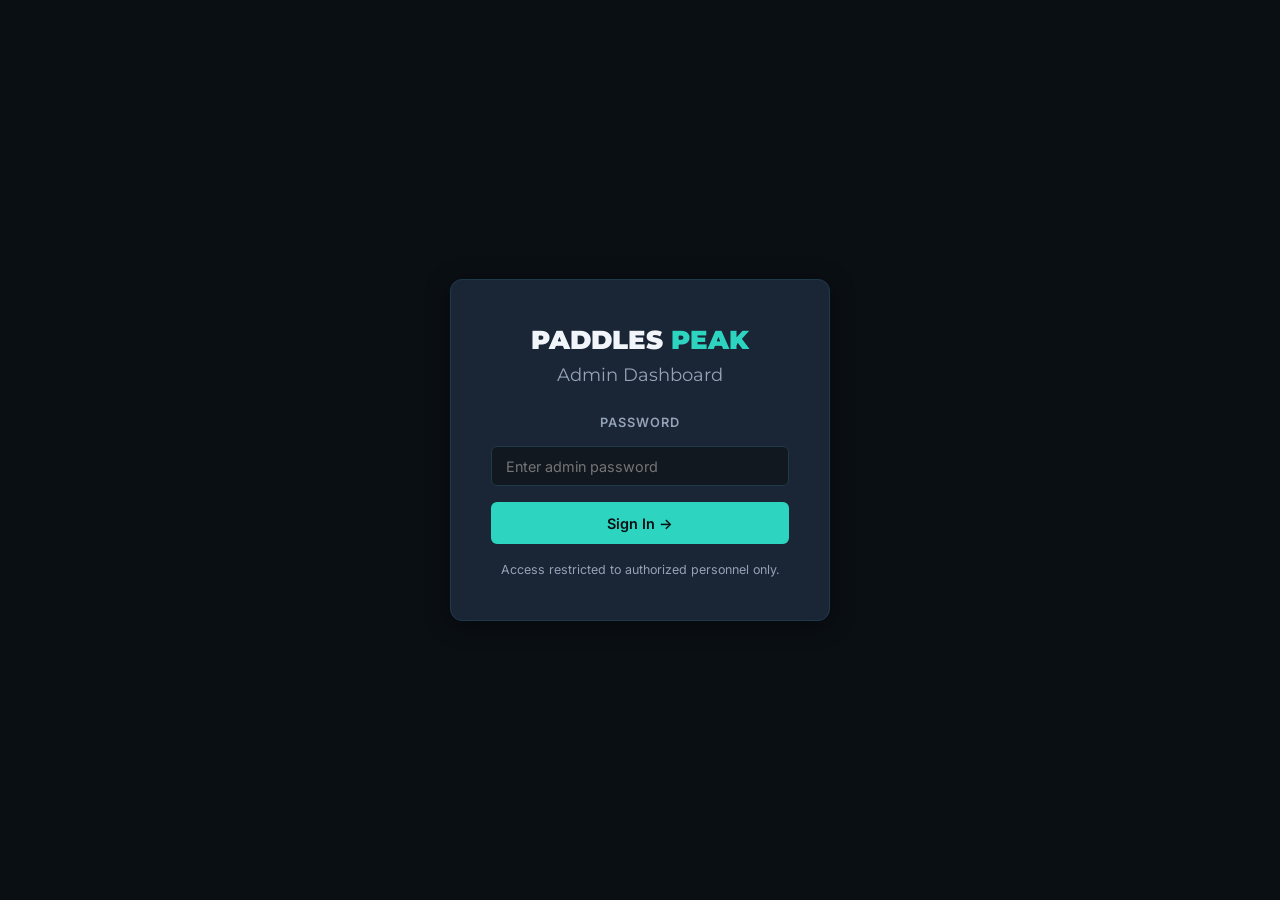
==== commit 6dd0b1f5: "Merge pull request #1 from ashad1990/copilot/build-ecommerce-website Build complete Paddles Peak e-c" ====
--- a/admin.html
+++ b/admin.html
@@ -3,172 +3,138 @@
 <head>
   <meta charset="UTF-8">
   <meta name="viewport" content="width=device-width, initial-scale=1.0">
-  <meta name="description" content="Paddles Peak Admin Panel — manage orders and inventory.">
-  <title>Admin — Paddles Peak</title>
-  <link rel="preconnect" href="https://fonts.googleapis.com">
-  <link rel="preconnect" href="https://fonts.gstatic.com" crossorigin>
-  <link href="https://fonts.googleapis.com/css2?family=Inter:wght@300;400;500;600;700;800;900&display=swap" rel="stylesheet">
-  <link rel="stylesheet" href="styles.css">
+  <title>Admin Dashboard — Paddles Peak</title>
+  <link rel="stylesheet" href="/css/styles.css">
 </head>
 <body>
 
-  <!-- Admin Password Gate -->
-  <div id="admin-gate" class="admin-gate">
-    <div class="admin-gate-box">
-      <div style="font-size:3rem;margin-bottom:16px">⛰</div>
-      <h1>Admin Panel</h1>
-      <p>Enter your password to access the dashboard.</p>
-      <form id="admin-password-form">
-        <div class="form-field" style="margin-bottom:16px;text-align:left">
-          <label class="form-label" for="admin-password">Password</label>
-          <input
-            type="password"
-            id="admin-password"
-            class="form-input"
-            placeholder="Enter admin password"
-            autocomplete="current-password"
-            style="width:100%"
-          >
-        </div>
-        <button type="submit" class="btn btn-primary btn-block btn-lg">
-          🔒 Login
-        </button>
-      </form>
-      <p style="margin-top:20px;font-size:.78rem;color:var(--text-muted)">
-        <a href="index.html" style="color:var(--text-muted)">← Back to store</a>
-      </p>
+<!-- ADMIN LOGIN GATE -->
+<div id="admin-gate" class="admin-gate">
+  <div class="admin-login-card">
+    <div class="admin-login-logo">PADDLES<span> PEAK</span></div>
+    <h2>Admin Dashboard</h2>
+    <div class="login-error" id="login-error">Incorrect password. Please try again.</div>
+    <form id="admin-login-form">
+      <div class="form-group" style="margin-bottom:1rem;">
+        <label for="admin-password" style="font-size:0.8rem;font-weight:600;text-transform:uppercase;letter-spacing:1px;color:var(--text-secondary);display:block;margin-bottom:0.4rem;">Password</label>
+        <input type="password" id="admin-password" class="form-control" placeholder="Enter admin password" required autocomplete="current-password">
+      </div>
+      <button type="submit" class="btn btn-teal w-full" style="justify-content:center;">Sign In →</button>
+    </form>
+    <p style="margin-top:1rem;font-size:0.78rem;color:var(--text-secondary);">Access restricted to authorized personnel only.</p>
+  </div>
+</div>
+
+<!-- ADMIN DASHBOARD -->
+<div id="admin-dashboard" style="display:none;">
+
+  <!-- Navbar -->
+  <nav class="navbar">
+    <div class="nav-container">
+      <a href="/index.html" class="nav-logo">PADDLES<span> PEAK</span></a>
+      <div style="display:flex;align-items:center;gap:0.75rem;">
+        <span style="font-size:0.8rem;color:var(--text-secondary);font-weight:600;letter-spacing:1px;text-transform:uppercase;">Admin Panel</span>
+        <a href="/index.html" class="btn btn-ghost" style="font-size:0.8rem;padding:0.35rem 0.75rem;">← Storefront</a>
+        <button class="btn btn-ghost" style="font-size:0.8rem;padding:0.35rem 0.75rem;" onclick="sessionStorage.removeItem('pp_admin');location.reload();">Sign Out</button>
+      </div>
     </div>
-  </div>
+  </nav>
 
-  <!-- Admin Dashboard (hidden until authenticated) -->
-  <div id="admin-dashboard" style="display:none">
-
-    <!-- Navbar -->
-    <nav class="navbar">
-      <div class="nav-inner">
-        <a href="index.html" class="nav-logo">⛰ Paddles<span>Peak</span></a>
-        <ul class="nav-links">
-          <li><a href="index.html">← Store</a></li>
-          <li>
-            <button id="admin-logout" class="btn btn-ghost btn-sm">Logout</button>
-          </li>
-        </ul>
-        <button class="nav-toggle" aria-label="Toggle menu">☰</button>
+  <div class="admin-dashboard">
+    <!-- Header -->
+    <div class="admin-header">
+      <div>
+        <h1>Dashboard</h1>
+        <p style="color:var(--text-secondary);font-size:0.9rem;margin:0;">Manage inventory, orders, and store performance</p>
       </div>
-    </nav>
-
-    <!-- Admin Content -->
-    <div class="admin-page">
-      <div class="container">
-
-        <div class="admin-header">
-          <div>
-            <h1>Dashboard</h1>
-            <p style="color:var(--text-secondary);margin-top:4px">Manage orders and inventory.</p>
-          </div>
-          <div style="display:flex;gap:12px">
-            <div style="background:var(--bg-card);border:1px solid var(--border-subtle);border-radius:var(--radius-md);padding:16px 24px;text-align:center">
-              <div style="font-size:1.4rem;font-weight:800;color:var(--teal)" id="stat-orders">0</div>
-              <div style="font-size:.75rem;color:var(--text-muted);text-transform:uppercase;letter-spacing:.06em">Orders</div>
-            </div>
-            <div style="background:var(--bg-card);border:1px solid var(--border-subtle);border-radius:var(--radius-md);padding:16px 24px;text-align:center">
-              <div style="font-size:1.4rem;font-weight:800;color:var(--teal)" id="stat-revenue">$0</div>
-              <div style="font-size:.75rem;color:var(--text-muted);text-transform:uppercase;letter-spacing:.06em">Revenue</div>
-            </div>
-          </div>
-        </div>
-
-        <!-- Tab Navigation -->
-        <div class="admin-tabs">
-          <button class="admin-tab-btn active" data-tab="tab-orders">📋 Orders</button>
-          <button class="admin-tab-btn" data-tab="tab-inventory">📦 Inventory</button>
-        </div>
-
-        <!-- Orders Tab -->
-        <div id="tab-orders" class="admin-tab-panel">
-          <div style="display:flex;justify-content:space-between;align-items:center;margin-bottom:16px">
-            <h2 style="font-size:1.1rem;font-weight:700">All Orders</h2>
-            <button class="btn btn-ghost btn-sm" onclick="renderOrders()">↻ Refresh</button>
-          </div>
-          <div style="overflow-x:auto">
-            <table class="data-table">
-              <thead>
-                <tr>
-                  <th>Order #</th>
-                  <th>Date</th>
-                  <th>Customer</th>
-                  <th>Items</th>
-                  <th>Total</th>
-                  <th>Status</th>
-                </tr>
-              </thead>
-              <tbody id="orders-tbody">
-                <tr>
-                  <td colspan="6">
-                    <div class="no-data">
-                      <div class="no-data-icon">📋</div>
-                      No orders yet
-                    </div>
-                  </td>
-                </tr>
-              </tbody>
-            </table>
-          </div>
-        </div>
-
-        <!-- Inventory Tab -->
-        <div id="tab-inventory" class="admin-tab-panel" style="display:none">
-          <div style="display:flex;justify-content:space-between;align-items:center;margin-bottom:16px">
-            <h2 style="font-size:1.1rem;font-weight:700">Product Inventory</h2>
-            <p style="color:var(--text-muted);font-size:.85rem">Edit stock levels and click Save.</p>
-          </div>
-          <div style="overflow-x:auto">
-            <table class="data-table">
-              <thead>
-                <tr>
-                  <th>Product</th>
-                  <th>Price</th>
-                  <th>Stock</th>
-                  <th>Action</th>
-                </tr>
-              </thead>
-              <tbody id="inventory-tbody">
-                <!-- Rendered by app.js -->
-              </tbody>
-            </table>
-          </div>
-        </div>
-
+      <div style="display:flex;gap:0.5rem;">
+        <a href="/shop.html" class="btn btn-outline" style="font-size:0.85rem;">View Shop</a>
       </div>
     </div>
 
+    <!-- Stats Cards -->
+    <div class="admin-stats">
+      <div class="stat-card">
+        <div class="stat-icon">📦</div>
+        <div class="stat-info">
+          <div class="stat-num" id="stat-orders">0</div>
+          <div class="stat-label">Total Orders</div>
+        </div>
+      </div>
+      <div class="stat-card">
+        <div class="stat-icon">💰</div>
+        <div class="stat-info">
+          <div class="stat-num" id="stat-revenue">$0.00</div>
+          <div class="stat-label">Total Revenue</div>
+        </div>
+      </div>
+      <div class="stat-card">
+        <div class="stat-icon">🏔️</div>
+        <div class="stat-info">
+          <div class="stat-num" id="stat-stock">0</div>
+          <div class="stat-label">Units in Stock</div>
+        </div>
+      </div>
+      <div class="stat-card">
+        <div class="stat-icon">⚠️</div>
+        <div class="stat-info">
+          <div class="stat-num" id="stat-lowstock">0</div>
+          <div class="stat-label">Low Stock Alerts</div>
+        </div>
+      </div>
+    </div>
+
+    <!-- Inventory Panel -->
+    <div class="admin-section">
+      <div class="admin-section-header">
+        <div class="admin-section-title">Inventory Management</div>
+        <span style="font-size:0.8rem;color:var(--text-secondary);">Update stock levels inline</span>
+      </div>
+      <div class="admin-table-wrap">
+        <table class="admin-table">
+          <thead>
+            <tr>
+              <th>ID</th>
+              <th>Product</th>
+              <th>Category</th>
+              <th>Price</th>
+              <th>Stock</th>
+              <th>Rating</th>
+            </tr>
+          </thead>
+          <tbody id="inventory-tbody"></tbody>
+        </table>
+      </div>
+    </div>
+
+    <!-- Orders Panel -->
+    <div class="admin-section">
+      <div class="admin-section-header">
+        <div class="admin-section-title">Orders</div>
+        <button class="btn btn-ghost" style="font-size:0.8rem;" onclick="renderOrdersTable()">↺ Refresh</button>
+      </div>
+      <div class="admin-table-wrap">
+        <table class="admin-table">
+          <thead>
+            <tr>
+              <th>Order #</th>
+              <th>Date</th>
+              <th>Customer</th>
+              <th>Items</th>
+              <th>Total</th>
+              <th>Status</th>
+            </tr>
+          </thead>
+          <tbody id="orders-tbody"></tbody>
+        </table>
+      </div>
+    </div>
   </div>
+</div>
 
-  <script src="app.js" defer></script>
-  <script>
-    // Update stats when dashboard renders
-    document.addEventListener('DOMContentLoaded', () => {
-      const origRenderOrders = window.renderOrders;
-      // Patch renderOrders to also update stats
-      const patchStats = () => {
-        const orders = getOrders();
-        const statOrders = document.getElementById('stat-orders');
-        const statRevenue = document.getElementById('stat-revenue');
-        if (statOrders) statOrders.textContent = orders.length;
-        if (statRevenue) {
-          const revenue = orders.reduce((s, o) => s + (o.total || 0), 0);
-          statRevenue.textContent = `$${revenue.toFixed(2)}`;
-        }
-      };
-
-      // Trigger stats update when admin gate passes
-      const passwordForm = document.getElementById('admin-password-form');
-      if (passwordForm) {
-        passwordForm.addEventListener('submit', () => {
-          setTimeout(patchStats, 100);
-        });
-      }
-    });
-  </script>
+<script src="/js/products.js"></script>
+<script src="/js/cart.js"></script>
+<script src="/js/orders.js"></script>
+<script src="/js/main.js"></script>
 </body>
 </html>
--- a/css/styles.css
+++ b/css/styles.css
@@ -0,0 +1,1207 @@
+/* =============================================
+   styles.css — Paddles Peak Design System
+   ============================================= */
+
+/* ── Google Fonts ── */
+@import url('https://fonts.googleapis.com/css2?family=Montserrat:wght@400;600;700;900&family=Inter:wght@300;400;500;600&display=swap');
+
+/* ── CSS Variables ── */
+:root {
+  --bg-primary:    #0a0f14;
+  --bg-secondary:  #111820;
+  --bg-card:       #1a2535;
+  --bg-card-hover: #1e2d40;
+  --accent:        #2dd4bf;
+  --accent-hover:  #14b8a6;
+  --accent-glow:   rgba(45, 212, 191, 0.25);
+  --text-primary:  #f1f5f9;
+  --text-secondary:#94a3b8;
+  --border:        #1e3a4a;
+  --border-accent: #2dd4bf;
+  --success:       #10b981;
+  --warning:       #f59e0b;
+  --danger:        #ef4444;
+  --radius:        8px;
+  --radius-lg:     12px;
+  --shadow:        0 4px 24px rgba(0,0,0,0.4);
+  --shadow-glow:   0 0 24px rgba(45, 212, 191, 0.3);
+  --transition:    all 0.25s ease;
+  --nav-height:    72px;
+}
+
+/* ── Reset & Base ── */
+*, *::before, *::after { box-sizing: border-box; margin: 0; padding: 0; }
+html { scroll-behavior: smooth; font-size: 16px; }
+body {
+  font-family: 'Inter', sans-serif;
+  background: var(--bg-primary);
+  color: var(--text-primary);
+  line-height: 1.6;
+  min-height: 100vh;
+}
+img { max-width: 100%; display: block; }
+a { color: var(--accent); text-decoration: none; transition: var(--transition); }
+a:hover { color: var(--accent-hover); }
+ul, ol { list-style: none; }
+button { cursor: pointer; border: none; font-family: 'Inter', sans-serif; }
+input, select, textarea { font-family: 'Inter', sans-serif; }
+
+/* ── Typography ── */
+h1, h2, h3, h4, h5 {
+  font-family: 'Montserrat', sans-serif;
+  color: var(--text-primary);
+  line-height: 1.15;
+}
+h1 { font-size: clamp(2.5rem, 5vw, 4.5rem); font-weight: 900; }
+h2 { font-size: clamp(1.8rem, 3vw, 2.6rem); font-weight: 700; }
+h3 { font-size: 1.4rem; font-weight: 700; }
+h4 { font-size: 1.1rem; font-weight: 600; }
+p { color: var(--text-secondary); }
+
+.section-title {
+  font-family: 'Montserrat', sans-serif;
+  font-weight: 700;
+  font-size: clamp(1.8rem, 3vw, 2.6rem);
+  color: var(--text-primary);
+  margin-bottom: 0.5rem;
+}
+.section-sub {
+  color: var(--text-secondary);
+  font-size: 1.05rem;
+  margin-bottom: 3rem;
+}
+.section-header { text-align: center; margin-bottom: 3rem; }
+.section-header .accent-line {
+  display: block;
+  width: 60px; height: 3px;
+  background: var(--accent);
+  margin: 0.75rem auto 1rem;
+  border-radius: 2px;
+}
+
+/* ── Buttons ── */
+.btn {
+  display: inline-flex;
+  align-items: center;
+  gap: 0.4rem;
+  padding: 0.65rem 1.4rem;
+  border-radius: 6px;
+  font-weight: 600;
+  font-size: 0.9rem;
+  transition: var(--transition);
+  border: 2px solid transparent;
+}
+.btn-teal {
+  background: var(--accent);
+  color: #0a0f14;
+  border-color: var(--accent);
+}
+.btn-teal:hover, .btn-teal.added {
+  background: var(--accent-hover);
+  border-color: var(--accent-hover);
+  box-shadow: var(--shadow-glow);
+  transform: translateY(-1px);
+  color: #0a0f14;
+}
+.btn-outline {
+  background: transparent;
+  color: var(--accent);
+  border-color: var(--accent);
+}
+.btn-outline:hover {
+  background: var(--accent);
+  color: #0a0f14;
+  box-shadow: var(--shadow-glow);
+}
+.btn-ghost {
+  background: transparent;
+  color: var(--text-primary);
+  border-color: var(--border);
+}
+.btn-ghost:hover { border-color: var(--accent); color: var(--accent); }
+.btn-lg { padding: 0.85rem 2rem; font-size: 1rem; }
+.btn-xl { padding: 1rem 2.5rem; font-size: 1.1rem; font-weight: 700; border-radius: 8px; }
+
+/* ── Navbar ── */
+.navbar {
+  position: sticky;
+  top: 0;
+  z-index: 1000;
+  background: rgba(10, 15, 20, 0.95);
+  backdrop-filter: blur(12px);
+  -webkit-backdrop-filter: blur(12px);
+  border-bottom: 1px solid var(--border);
+  height: var(--nav-height);
+  display: flex;
+  align-items: center;
+  transition: var(--transition);
+}
+.navbar.scrolled { box-shadow: 0 2px 20px rgba(0,0,0,0.5); }
+.nav-container {
+  max-width: 1200px;
+  margin: 0 auto;
+  width: 100%;
+  padding: 0 1.5rem;
+  display: flex;
+  align-items: center;
+  justify-content: space-between;
+  gap: 1rem;
+}
+.nav-logo {
+  font-family: 'Montserrat', sans-serif;
+  font-weight: 900;
+  font-size: 1.4rem;
+  color: var(--text-primary);
+  letter-spacing: -0.5px;
+}
+.nav-logo span { color: var(--accent); }
+.nav-menu {
+  display: flex;
+  align-items: center;
+  gap: 0.5rem;
+}
+.nav-menu a {
+  color: var(--text-secondary);
+  font-weight: 500;
+  font-size: 0.9rem;
+  padding: 0.4rem 0.7rem;
+  border-radius: 6px;
+  transition: var(--transition);
+}
+.nav-menu a:hover, .nav-menu a.active { color: var(--accent); }
+.nav-cart {
+  position: relative;
+  display: flex;
+  align-items: center;
+}
+.nav-cart-btn {
+  background: none;
+  border: 1px solid var(--border);
+  color: var(--text-primary);
+  padding: 0.45rem 0.75rem;
+  border-radius: 6px;
+  display: flex;
+  align-items: center;
+  gap: 0.4rem;
+  font-size: 1rem;
+  transition: var(--transition);
+}
+.nav-cart-btn:hover { border-color: var(--accent); color: var(--accent); }
+.cart-badge {
+  position: absolute;
+  top: -6px; right: -6px;
+  background: var(--accent);
+  color: #0a0f14;
+  font-size: 0.65rem;
+  font-weight: 700;
+  width: 18px; height: 18px;
+  border-radius: 50%;
+  display: none;
+  align-items: center;
+  justify-content: center;
+}
+.nav-toggle {
+  display: none;
+  background: none;
+  border: 1px solid var(--border);
+  color: var(--text-primary);
+  padding: 0.4rem 0.6rem;
+  border-radius: 6px;
+  font-size: 1.2rem;
+  line-height: 1;
+}
+
+/* ── Hero Section ── */
+.hero {
+  position: relative;
+  min-height: calc(100vh - var(--nav-height));
+  display: flex;
+  align-items: center;
+  overflow: hidden;
+  background: var(--bg-primary);
+}
+.hero-bg {
+  position: absolute;
+  inset: 0;
+  z-index: 0;
+}
+.hero-svg {
+  width: 100%; height: 100%;
+  position: absolute;
+  inset: 0;
+}
+.hero-gradient {
+  position: absolute;
+  inset: 0;
+  background: linear-gradient(
+    135deg,
+    rgba(10,15,20,0.9) 0%,
+    rgba(45,212,191,0.08) 50%,
+    rgba(10,15,20,0.95) 100%
+  );
+}
+.hero-content {
+  position: relative;
+  z-index: 1;
+  max-width: 1200px;
+  margin: 0 auto;
+  padding: 4rem 1.5rem;
+  display: grid;
+  grid-template-columns: 1fr 1fr;
+  align-items: center;
+  gap: 4rem;
+  width: 100%;
+}
+.hero-text { max-width: 580px; }
+.hero-eyebrow {
+  font-family: 'Montserrat', sans-serif;
+  font-size: 0.75rem;
+  font-weight: 700;
+  letter-spacing: 3px;
+  text-transform: uppercase;
+  color: var(--accent);
+  margin-bottom: 1rem;
+}
+.hero-title {
+  font-family: 'Montserrat', sans-serif;
+  font-weight: 900;
+  font-size: clamp(2.8rem, 5vw, 4.5rem);
+  line-height: 1.05;
+  letter-spacing: -1px;
+  margin-bottom: 1.25rem;
+  color: var(--text-primary);
+}
+.hero-title .highlight { color: var(--accent); }
+.hero-sub {
+  font-size: 1.1rem;
+  color: var(--text-secondary);
+  margin-bottom: 2rem;
+  line-height: 1.7;
+  max-width: 460px;
+}
+.hero-actions { display: flex; gap: 1rem; flex-wrap: wrap; }
+.hero-stats {
+  display: flex;
+  gap: 2rem;
+  margin-top: 2.5rem;
+  flex-wrap: wrap;
+}
+.hero-stat { text-align: center; }
+.hero-stat-num {
+  font-family: 'Montserrat', sans-serif;
+  font-weight: 900;
+  font-size: 1.8rem;
+  color: var(--accent);
+  line-height: 1;
+}
+.hero-stat-label { font-size: 0.75rem; color: var(--text-secondary); text-transform: uppercase; letter-spacing: 1px; }
+.hero-visual {
+  display: flex;
+  justify-content: center;
+  align-items: center;
+  position: relative;
+}
+.hero-paddle-display {
+  width: 340px; height: 420px;
+  border-radius: var(--radius-lg);
+  overflow: hidden;
+  position: relative;
+  border: 1px solid var(--border);
+  box-shadow: var(--shadow-glow), var(--shadow);
+}
+.hero-paddle-display img {
+  width: 100%; height: 100%;
+  object-fit: cover;
+}
+.hero-paddle-fallback {
+  width: 100%; height: 100%;
+  background: linear-gradient(145deg, #111820 0%, #1a2535 50%, #0d1a26 100%);
+  display: flex;
+  flex-direction: column;
+  align-items: center;
+  justify-content: center;
+  padding: 2rem;
+}
+.hero-paddle-svg { color: var(--accent); opacity: 0.8; }
+.hero-paddle-name {
+  font-family: 'Montserrat', sans-serif;
+  font-weight: 900;
+  font-size: 1.2rem;
+  color: var(--text-primary);
+  text-align: center;
+  margin-top: 1rem;
+  letter-spacing: 2px;
+}
+.hero-glow-ring {
+  position: absolute;
+  width: 380px; height: 460px;
+  border-radius: var(--radius-lg);
+  border: 1px solid var(--accent);
+  opacity: 0.15;
+  top: 12px; left: 12px;
+  pointer-events: none;
+}
+
+/* ── Sections ── */
+.section { padding: 5rem 1.5rem; }
+.section-dark { background: var(--bg-secondary); }
+.container { max-width: 1200px; margin: 0 auto; }
+
+/* ── Product Cards Grid ── */
+.products-grid {
+  display: grid;
+  grid-template-columns: repeat(auto-fill, minmax(300px, 1fr));
+  gap: 1.5rem;
+}
+.product-card {
+  background: var(--bg-card);
+  border: 1px solid var(--border);
+  border-radius: var(--radius-lg);
+  overflow: hidden;
+  transition: var(--transition);
+  display: flex;
+  flex-direction: column;
+}
+.product-card:hover {
+  transform: translateY(-4px) scale(1.01);
+  border-color: var(--accent);
+  box-shadow: var(--shadow-glow), var(--shadow);
+}
+.product-card-img-link { display: block; }
+.product-card-img {
+  height: 220px;
+  background-size: cover;
+  background-position: center;
+  background-color: #1a2535;
+  position: relative;
+  transition: var(--transition);
+}
+.product-card:hover .product-card-img { filter: brightness(1.05); }
+.product-card-img-overlay {
+  position: absolute;
+  inset: 0;
+  background: linear-gradient(to top, rgba(10,15,20,0.7) 0%, transparent 60%);
+}
+.badge-best {
+  position: absolute;
+  top: 12px; left: 12px;
+  background: var(--accent);
+  color: #0a0f14;
+  font-size: 0.7rem;
+  font-weight: 700;
+  padding: 0.25rem 0.6rem;
+  border-radius: 4px;
+  text-transform: uppercase;
+  letter-spacing: 0.5px;
+}
+.product-card-body {
+  padding: 1.25rem;
+  display: flex;
+  flex-direction: column;
+  flex: 1;
+  gap: 0.4rem;
+}
+.product-card-cat {
+  font-size: 0.7rem;
+  font-weight: 700;
+  letter-spacing: 2px;
+  text-transform: uppercase;
+  color: var(--accent);
+  margin: 0;
+}
+.product-card-title {
+  font-family: 'Montserrat', sans-serif;
+  font-weight: 700;
+  font-size: 1.1rem;
+  color: var(--text-primary);
+  line-height: 1.3;
+}
+.product-card-title:hover { color: var(--accent); }
+.product-card-desc {
+  font-size: 0.85rem;
+  color: var(--text-secondary);
+  line-height: 1.5;
+  margin: 0;
+}
+.product-card-rating { display: flex; align-items: center; gap: 0.4rem; margin-top: auto; padding-top: 0.5rem; }
+.stars { display: inline-flex; gap: 1px; }
+.star.full, .star.half { color: var(--warning); }
+.star.empty { color: #334155; }
+.rating-num { font-size: 0.85rem; font-weight: 600; color: var(--text-secondary); }
+.rating-count { font-size: 0.8rem; color: var(--text-secondary); }
+.product-card-footer {
+  display: flex;
+  align-items: center;
+  justify-content: space-between;
+  margin-top: 0.75rem;
+  gap: 0.5rem;
+}
+.product-price {
+  font-family: 'Montserrat', sans-serif;
+  font-weight: 700;
+  font-size: 1.25rem;
+  color: var(--text-primary);
+}
+
+/* ── Features Section ── */
+.features-grid {
+  display: grid;
+  grid-template-columns: repeat(auto-fill, minmax(240px, 1fr));
+  gap: 1.5rem;
+}
+.feature-card {
+  background: var(--bg-card);
+  border: 1px solid var(--border);
+  border-radius: var(--radius-lg);
+  padding: 2rem 1.5rem;
+  text-align: center;
+  transition: var(--transition);
+}
+.feature-card:hover {
+  border-color: var(--accent);
+  box-shadow: var(--shadow-glow);
+  transform: translateY(-3px);
+}
+.feature-icon { font-size: 2.5rem; margin-bottom: 1rem; }
+.feature-title {
+  font-family: 'Montserrat', sans-serif;
+  font-weight: 700;
+  font-size: 1rem;
+  color: var(--text-primary);
+  margin-bottom: 0.5rem;
+}
+.feature-desc { font-size: 0.9rem; color: var(--text-secondary); }
+
+/* ── Testimonials ── */
+.testimonials-grid {
+  display: grid;
+  grid-template-columns: repeat(auto-fill, minmax(280px, 1fr));
+  gap: 1.5rem;
+}
+.testimonial-card {
+  background: var(--bg-card);
+  border: 1px solid var(--border);
+  border-radius: var(--radius-lg);
+  padding: 1.75rem;
+  position: relative;
+  transition: var(--transition);
+}
+.testimonial-card:hover { border-color: var(--accent); box-shadow: var(--shadow-glow); }
+.testimonial-quote {
+  font-size: 3rem;
+  color: var(--accent);
+  opacity: 0.4;
+  line-height: 1;
+  position: absolute;
+  top: 1rem; right: 1.25rem;
+}
+.testimonial-text {
+  font-size: 0.95rem;
+  color: var(--text-secondary);
+  line-height: 1.7;
+  margin-bottom: 1.25rem;
+  font-style: italic;
+}
+.testimonial-author { display: flex; align-items: center; gap: 0.75rem; }
+.testimonial-avatar {
+  width: 42px; height: 42px;
+  border-radius: 50%;
+  background: linear-gradient(135deg, var(--accent), var(--accent-hover));
+  display: flex; align-items: center; justify-content: center;
+  font-family: 'Montserrat', sans-serif;
+  font-weight: 700; font-size: 1rem;
+  color: #0a0f14;
+}
+.testimonial-name {
+  font-family: 'Montserrat', sans-serif;
+  font-weight: 600;
+  font-size: 0.9rem;
+  color: var(--text-primary);
+}
+.testimonial-location { font-size: 0.78rem; color: var(--text-secondary); }
+
+/* ── Footer ── */
+.footer {
+  background: var(--bg-secondary);
+  border-top: 1px solid var(--border);
+  padding: 3rem 1.5rem 1.5rem;
+}
+.footer-grid {
+  max-width: 1200px;
+  margin: 0 auto;
+  display: grid;
+  grid-template-columns: 2fr 1fr 1fr 1fr;
+  gap: 3rem;
+  margin-bottom: 2.5rem;
+}
+.footer-brand-logo {
+  font-family: 'Montserrat', sans-serif;
+  font-weight: 900;
+  font-size: 1.4rem;
+  color: var(--text-primary);
+  margin-bottom: 0.75rem;
+}
+.footer-brand-logo span { color: var(--accent); }
+.footer-brand-desc { font-size: 0.875rem; color: var(--text-secondary); line-height: 1.7; max-width: 280px; }
+.footer-socials { display: flex; gap: 0.75rem; margin-top: 1rem; }
+.footer-social-btn {
+  width: 36px; height: 36px;
+  border-radius: 8px;
+  background: var(--bg-card);
+  border: 1px solid var(--border);
+  color: var(--text-secondary);
+  display: flex; align-items: center; justify-content: center;
+  font-size: 0.9rem;
+  transition: var(--transition);
+}
+.footer-social-btn:hover { border-color: var(--accent); color: var(--accent); }
+.footer-col-title {
+  font-family: 'Montserrat', sans-serif;
+  font-weight: 700;
+  font-size: 0.8rem;
+  letter-spacing: 2px;
+  text-transform: uppercase;
+  color: var(--text-primary);
+  margin-bottom: 1rem;
+}
+.footer-col-links { display: flex; flex-direction: column; gap: 0.5rem; }
+.footer-col-links a { font-size: 0.875rem; color: var(--text-secondary); transition: var(--transition); }
+.footer-col-links a:hover { color: var(--accent); }
+.footer-bottom {
+  max-width: 1200px; margin: 0 auto;
+  border-top: 1px solid var(--border);
+  padding-top: 1.5rem;
+  display: flex;
+  align-items: center;
+  justify-content: space-between;
+  gap: 1rem;
+  flex-wrap: wrap;
+}
+.footer-bottom p { font-size: 0.8rem; color: var(--text-secondary); margin: 0; }
+.footer-usapa {
+  display: inline-flex; align-items: center; gap: 0.4rem;
+  font-size: 0.75rem; color: var(--accent);
+  background: rgba(45,212,191,0.08);
+  padding: 0.3rem 0.6rem;
+  border-radius: 4px;
+  border: 1px solid rgba(45,212,191,0.2);
+}
+
+/* ── Page Header ── */
+.page-header {
+  background: var(--bg-secondary);
+  border-bottom: 1px solid var(--border);
+  padding: 3rem 1.5rem;
+  text-align: center;
+}
+.page-header h1 { font-size: clamp(1.8rem, 3vw, 2.5rem); }
+.breadcrumb {
+  display: flex; align-items: center; gap: 0.5rem;
+  justify-content: center;
+  margin-bottom: 0.75rem;
+}
+.breadcrumb a { font-size: 0.85rem; color: var(--text-secondary); }
+.breadcrumb a:hover { color: var(--accent); }
+.breadcrumb span { color: var(--border); font-size: 0.75rem; }
+
+/* ── Shop Page ── */
+.shop-layout {
+  display: grid;
+  grid-template-columns: 220px 1fr;
+  gap: 2rem;
+  max-width: 1200px;
+  margin: 0 auto;
+  padding: 3rem 1.5rem;
+}
+.shop-sidebar {
+  background: var(--bg-card);
+  border: 1px solid var(--border);
+  border-radius: var(--radius-lg);
+  padding: 1.5rem;
+  height: fit-content;
+  position: sticky;
+  top: calc(var(--nav-height) + 1.5rem);
+}
+.sidebar-title {
+  font-family: 'Montserrat', sans-serif;
+  font-weight: 700;
+  font-size: 0.75rem;
+  letter-spacing: 2px;
+  text-transform: uppercase;
+  color: var(--text-secondary);
+  margin-bottom: 1rem;
+}
+.filter-btn {
+  display: flex; align-items: center; justify-content: space-between;
+  width: 100%;
+  background: none; border: none; color: var(--text-secondary);
+  padding: 0.6rem 0.75rem;
+  border-radius: 6px;
+  font-size: 0.9rem;
+  font-family: 'Inter', sans-serif;
+  transition: var(--transition);
+  text-align: left;
+}
+.filter-btn:hover { background: var(--bg-card-hover); color: var(--text-primary); }
+.filter-btn.active { background: rgba(45,212,191,0.1); color: var(--accent); font-weight: 600; }
+.filter-count { font-size: 0.75rem; background: var(--bg-secondary); padding: 0.1rem 0.4rem; border-radius: 10px; }
+.shop-main-header {
+  display: flex; align-items: center; justify-content: space-between; gap: 1rem;
+  margin-bottom: 1.5rem;
+}
+.sort-select {
+  background: var(--bg-card);
+  border: 1px solid var(--border);
+  color: var(--text-primary);
+  padding: 0.5rem 0.75rem;
+  border-radius: 6px;
+  font-size: 0.875rem;
+  outline: none;
+  cursor: pointer;
+}
+.sort-select:focus { border-color: var(--accent); }
+#results-count { font-size: 0.875rem; color: var(--text-secondary); }
+
+/* ── Product Detail ── */
+.product-detail {
+  max-width: 1200px;
+  margin: 0 auto;
+  padding: 3rem 1.5rem;
+  display: grid;
+  grid-template-columns: 1fr 1fr;
+  gap: 4rem;
+  align-items: start;
+}
+.product-gallery { position: sticky; top: calc(var(--nav-height) + 1.5rem); }
+.product-main-img-wrap {
+  border-radius: var(--radius-lg);
+  overflow: hidden;
+  border: 1px solid var(--border);
+  background: var(--bg-card);
+  aspect-ratio: 4/5;
+  display: flex; align-items: center; justify-content: center;
+  margin-bottom: 1rem;
+}
+.product-main-img-wrap img { width: 100%; height: 100%; object-fit: cover; }
+.product-thumbs { display: flex; gap: 0.75rem; }
+.thumb {
+  width: 72px; height: 72px;
+  border-radius: var(--radius);
+  object-fit: cover;
+  border: 2px solid var(--border);
+  cursor: pointer;
+  transition: var(--transition);
+  background: var(--bg-card);
+}
+.thumb:hover, .thumb.active { border-color: var(--accent); box-shadow: var(--shadow-glow); }
+.product-info-col { display: flex; flex-direction: column; gap: 1.25rem; }
+.product-category-badge {
+  display: inline-block;
+  font-size: 0.7rem;
+  font-weight: 700;
+  letter-spacing: 2px;
+  text-transform: uppercase;
+  color: var(--accent);
+  background: rgba(45,212,191,0.1);
+  border: 1px solid rgba(45,212,191,0.2);
+  padding: 0.3rem 0.7rem;
+  border-radius: 4px;
+}
+.product-title {
+  font-family: 'Montserrat', sans-serif;
+  font-weight: 900;
+  font-size: 2rem;
+  line-height: 1.15;
+}
+.product-rating-row { display: flex; align-items: center; gap: 0.75rem; }
+.review-count { font-size: 0.85rem; color: var(--text-secondary); }
+.product-price-display {
+  font-family: 'Montserrat', sans-serif;
+  font-weight: 900;
+  font-size: 2.2rem;
+  color: var(--accent);
+}
+.stock-badge {
+  display: inline-block;
+  font-size: 0.8rem;
+  font-weight: 600;
+  padding: 0.3rem 0.7rem;
+  border-radius: 4px;
+}
+.in-stock { background: rgba(16,185,129,0.15); color: var(--success); border: 1px solid rgba(16,185,129,0.3); }
+.low-stock { background: rgba(245,158,11,0.15); color: var(--warning); border: 1px solid rgba(245,158,11,0.3); }
+.out-stock { background: rgba(239,68,68,0.15); color: var(--danger); border: 1px solid rgba(239,68,68,0.3); }
+.product-short-desc { font-size: 1rem; color: var(--text-secondary); line-height: 1.7; }
+.qty-row { display: flex; align-items: center; gap: 1rem; flex-wrap: wrap; }
+.qty-label { font-size: 0.85rem; font-weight: 600; color: var(--text-secondary); text-transform: uppercase; letter-spacing: 1px; }
+.qty-control { display: flex; align-items: center; gap: 0; border: 1px solid var(--border); border-radius: 6px; overflow: hidden; }
+.qty-btn {
+  background: var(--bg-card);
+  color: var(--text-primary);
+  border: none;
+  width: 36px; height: 36px;
+  font-size: 1.1rem;
+  transition: var(--transition);
+  display: flex; align-items: center; justify-content: center;
+}
+.qty-btn:hover { background: var(--bg-card-hover); color: var(--accent); }
+.qty-input {
+  width: 50px;
+  text-align: center;
+  background: var(--bg-secondary);
+  border: none;
+  color: var(--text-primary);
+  font-size: 0.9rem;
+  height: 36px;
+  border-left: 1px solid var(--border);
+  border-right: 1px solid var(--border);
+  -moz-appearance: textfield;
+}
+.qty-input::-webkit-outer-spin-button, .qty-input::-webkit-inner-spin-button { -webkit-appearance: none; }
+.product-actions { display: flex; gap: 0.75rem; flex-wrap: wrap; }
+#add-to-cart-btn { flex: 1; min-width: 160px; justify-content: center; }
+#wishlist-btn { white-space: nowrap; }
+.product-trust {
+  display: flex; flex-direction: column; gap: 0.5rem;
+  padding: 1rem;
+  background: var(--bg-card);
+  border: 1px solid var(--border);
+  border-radius: var(--radius);
+}
+.trust-item { display: flex; align-items: center; gap: 0.6rem; font-size: 0.85rem; color: var(--text-secondary); }
+.trust-item .icon { color: var(--accent); font-size: 1rem; }
+
+/* ── Tabs ── */
+.tabs { margin-top: 1.5rem; }
+.tab-buttons { display: flex; border-bottom: 1px solid var(--border); gap: 0; }
+.tab-btn {
+  background: none; border: none;
+  color: var(--text-secondary);
+  padding: 0.75rem 1.25rem;
+  font-size: 0.9rem; font-weight: 600;
+  font-family: 'Inter', sans-serif;
+  border-bottom: 2px solid transparent;
+  transition: var(--transition);
+  cursor: pointer;
+}
+.tab-btn:hover { color: var(--text-primary); }
+.tab-btn.active { color: var(--accent); border-bottom-color: var(--accent); }
+.tab-panel { display: none; padding: 1.5rem 0; }
+.tab-panel.active { display: block; }
+.specs-table { width: 100%; border-collapse: collapse; }
+.specs-table tr { border-bottom: 1px solid var(--border); }
+.specs-table tr:last-child { border-bottom: none; }
+.spec-key {
+  padding: 0.75rem 0;
+  font-size: 0.85rem;
+  color: var(--text-secondary);
+  width: 40%;
+  font-weight: 500;
+}
+.spec-val {
+  padding: 0.75rem 0;
+  font-size: 0.9rem;
+  color: var(--text-primary);
+  font-weight: 600;
+}
+
+/* ── Cart Page ── */
+.cart-page { max-width: 1200px; margin: 0 auto; padding: 3rem 1.5rem; }
+#cart-content { display: grid; grid-template-columns: 1fr 340px; gap: 2rem; align-items: start; }
+.cart-table-wrap {
+  background: var(--bg-card);
+  border: 1px solid var(--border);
+  border-radius: var(--radius-lg);
+  overflow: hidden;
+}
+.cart-table { width: 100%; border-collapse: collapse; }
+.cart-table th {
+  background: var(--bg-secondary);
+  padding: 1rem 1.25rem;
+  font-size: 0.75rem;
+  font-weight: 700;
+  letter-spacing: 1px;
+  text-transform: uppercase;
+  color: var(--text-secondary);
+  text-align: left;
+  border-bottom: 1px solid var(--border);
+}
+.cart-table td { padding: 1rem 1.25rem; border-bottom: 1px solid var(--border); vertical-align: middle; }
+.cart-table tr:last-child td { border-bottom: none; }
+.cart-product-cell { display: flex; align-items: center; gap: 1rem; }
+.cart-product-img {
+  width: 64px; height: 64px;
+  background-size: cover; background-position: center;
+  background-color: var(--bg-secondary);
+  border-radius: var(--radius);
+  flex-shrink: 0;
+}
+.cart-product-name { font-weight: 600; color: var(--text-primary); font-size: 0.9rem; }
+.cart-product-name:hover { color: var(--accent); }
+.cart-product-cat { font-size: 0.75rem; color: var(--text-secondary); margin: 0; }
+.cart-line-total { font-family: 'Montserrat', sans-serif; font-weight: 700; color: var(--text-primary); }
+.btn-remove-cart {
+  background: none; border: 1px solid var(--border);
+  color: var(--text-secondary);
+  width: 28px; height: 28px;
+  border-radius: 50%;
+  font-size: 0.75rem;
+  transition: var(--transition);
+  display: flex; align-items: center; justify-content: center;
+}
+.btn-remove-cart:hover { border-color: var(--danger); color: var(--danger); }
+.cart-summary {
+  background: var(--bg-card);
+  border: 1px solid var(--border);
+  border-radius: var(--radius-lg);
+  padding: 1.5rem;
+  position: sticky;
+  top: calc(var(--nav-height) + 1.5rem);
+}
+.cart-summary h3 { font-size: 1rem; margin-bottom: 1.25rem; }
+.summary-row { display: flex; justify-content: space-between; align-items: center; padding: 0.5rem 0; font-size: 0.9rem; color: var(--text-secondary); }
+.summary-row.total { border-top: 1px solid var(--border); padding-top: 1rem; margin-top: 0.5rem; }
+.summary-row.total span { font-family: 'Montserrat', sans-serif; font-weight: 700; font-size: 1.15rem; color: var(--text-primary); }
+.summary-row.total .label { color: var(--text-primary); font-weight: 700; }
+.shipping-note { font-size: 0.78rem; padding: 0.5rem; border-radius: 4px; background: rgba(245,158,11,0.1); color: var(--warning); margin: 0.5rem 0; }
+.shipping-note.good { background: rgba(16,185,129,0.1); color: var(--success); }
+#cart-empty { text-align: center; padding: 4rem 1.5rem; }
+#cart-empty h2 { margin-bottom: 0.75rem; }
+#cart-empty p { margin-bottom: 1.5rem; }
+
+/* ── Checkout ── */
+.checkout-page { max-width: 900px; margin: 0 auto; padding: 3rem 1.5rem; }
+.step-progress {
+  display: flex; align-items: center; justify-content: center;
+  margin-bottom: 3rem; gap: 0;
+}
+.step-indicator {
+  display: flex; align-items: center; flex-direction: column; gap: 0.4rem;
+  position: relative; z-index: 1;
+}
+.step-circle {
+  width: 40px; height: 40px;
+  border-radius: 50%;
+  border: 2px solid var(--border);
+  background: var(--bg-card);
+  color: var(--text-secondary);
+  display: flex; align-items: center; justify-content: center;
+  font-family: 'Montserrat', sans-serif;
+  font-weight: 700; font-size: 0.9rem;
+  transition: var(--transition);
+}
+.step-indicator.active .step-circle { border-color: var(--accent); color: var(--accent); background: rgba(45,212,191,0.1); }
+.step-indicator.done .step-circle { border-color: var(--success); background: var(--success); color: #0a0f14; }
+.step-label { font-size: 0.75rem; color: var(--text-secondary); font-weight: 600; }
+.step-indicator.active .step-label { color: var(--accent); }
+.step-line { flex: 1; height: 2px; background: var(--border); max-width: 80px; }
+.checkout-grid { display: grid; grid-template-columns: 1fr 300px; gap: 2rem; }
+.checkout-step { display: none; }
+.checkout-step.active { display: block; }
+.checkout-form-card {
+  background: var(--bg-card);
+  border: 1px solid var(--border);
+  border-radius: var(--radius-lg);
+  padding: 2rem;
+}
+.checkout-form-card h3 { margin-bottom: 1.5rem; }
+.form-row { display: grid; grid-template-columns: 1fr 1fr; gap: 1rem; }
+.form-group { display: flex; flex-direction: column; gap: 0.4rem; margin-bottom: 1rem; }
+.form-group label { font-size: 0.8rem; font-weight: 600; text-transform: uppercase; letter-spacing: 1px; color: var(--text-secondary); }
+.form-control {
+  background: var(--bg-secondary);
+  border: 1px solid var(--border);
+  border-radius: 6px;
+  color: var(--text-primary);
+  padding: 0.65rem 0.9rem;
+  font-size: 0.9rem;
+  transition: var(--transition);
+  width: 100%;
+  outline: none;
+}
+.form-control:focus { border-color: var(--accent); box-shadow: 0 0 0 2px rgba(45,212,191,0.15); }
+.form-control.invalid { border-color: var(--danger); }
+.form-actions { display: flex; gap: 1rem; margin-top: 1.5rem; flex-wrap: wrap; }
+/* Credit card visual */
+.card-visual {
+  background: linear-gradient(135deg, #1a2535, #0d1a26);
+  border: 1px solid var(--border);
+  border-radius: 12px;
+  padding: 1.5rem;
+  margin-bottom: 1.5rem;
+  position: relative;
+  overflow: hidden;
+}
+.card-visual::before {
+  content: '';
+  position: absolute;
+  top: -50%; right: -50%;
+  width: 200%; height: 200%;
+  background: radial-gradient(circle, rgba(45,212,191,0.06) 0%, transparent 70%);
+}
+.card-chip { font-size: 1.5rem; margin-bottom: 1rem; color: var(--warning); }
+.card-number-display {
+  font-family: 'Montserrat', sans-serif;
+  font-weight: 700;
+  font-size: 1.1rem;
+  letter-spacing: 3px;
+  color: var(--text-primary);
+  margin-bottom: 1rem;
+}
+.card-bottom { display: flex; justify-content: space-between; align-items: flex-end; }
+.card-label { font-size: 0.65rem; text-transform: uppercase; letter-spacing: 1px; color: var(--text-secondary); }
+.card-value { font-family: 'Montserrat', sans-serif; font-weight: 600; font-size: 0.9rem; color: var(--text-primary); }
+/* Order confirmation step */
+.order-confirm-items { display: flex; flex-direction: column; gap: 0.5rem; margin: 1rem 0; }
+.checkout-summary-sidebar {
+  background: var(--bg-card);
+  border: 1px solid var(--border);
+  border-radius: var(--radius-lg);
+  padding: 1.5rem;
+  height: fit-content;
+  position: sticky;
+  top: calc(var(--nav-height) + 1.5rem);
+}
+.checkout-summary-sidebar h4 { margin-bottom: 1rem; }
+.summary-item { display: flex; justify-content: space-between; font-size: 0.875rem; padding: 0.35rem 0; color: var(--text-secondary); }
+.summary-divider { border: none; border-top: 1px solid var(--border); margin: 0.75rem 0; }
+
+/* ── Order Success Modal ── */
+.modal-overlay {
+  display: none;
+  position: fixed;
+  inset: 0;
+  background: rgba(0,0,0,0.7);
+  z-index: 2000;
+  align-items: center;
+  justify-content: center;
+  padding: 1.5rem;
+}
+.modal-box {
+  background: var(--bg-card);
+  border: 1px solid var(--border);
+  border-radius: var(--radius-lg);
+  padding: 3rem 2rem;
+  text-align: center;
+  max-width: 440px;
+  width: 100%;
+  box-shadow: var(--shadow-glow), var(--shadow);
+}
+.modal-icon { font-size: 3.5rem; margin-bottom: 1rem; }
+.modal-box h2 { margin-bottom: 0.5rem; }
+.modal-box p { margin-bottom: 1.5rem; }
+.order-num-badge {
+  display: inline-block;
+  background: rgba(45,212,191,0.1);
+  border: 1px solid rgba(45,212,191,0.3);
+  color: var(--accent);
+  font-family: 'Montserrat', sans-serif;
+  font-weight: 700;
+  font-size: 1.1rem;
+  padding: 0.5rem 1.25rem;
+  border-radius: 6px;
+  margin-bottom: 1.5rem;
+  letter-spacing: 1px;
+}
+
+/* ── Admin ── */
+.admin-gate {
+  min-height: 100vh;
+  display: flex;
+  align-items: center;
+  justify-content: center;
+  padding: 2rem;
+}
+.admin-login-card {
+  background: var(--bg-card);
+  border: 1px solid var(--border);
+  border-radius: var(--radius-lg);
+  padding: 2.5rem;
+  width: 100%;
+  max-width: 380px;
+  text-align: center;
+  box-shadow: var(--shadow);
+}
+.admin-login-logo {
+  font-family: 'Montserrat', sans-serif;
+  font-weight: 900;
+  font-size: 1.6rem;
+  color: var(--text-primary);
+  margin-bottom: 0.25rem;
+}
+.admin-login-logo span { color: var(--accent); }
+.admin-login-card h2 { font-size: 1.1rem; margin-bottom: 1.75rem; color: var(--text-secondary); font-weight: 400; }
+.login-error { display: none; background: rgba(239,68,68,0.1); border: 1px solid rgba(239,68,68,0.3); color: var(--danger); padding: 0.6rem; border-radius: 6px; font-size: 0.85rem; margin-bottom: 1rem; }
+.admin-dashboard { max-width: 1200px; margin: 0 auto; padding: 2rem 1.5rem; }
+.admin-header { display: flex; align-items: center; justify-content: space-between; gap: 1rem; margin-bottom: 2rem; flex-wrap: wrap; }
+.admin-header h1 { font-size: 1.5rem; }
+.admin-stats {
+  display: grid;
+  grid-template-columns: repeat(auto-fill, minmax(200px, 1fr));
+  gap: 1rem;
+  margin-bottom: 2rem;
+}
+.stat-card {
+  background: var(--bg-card);
+  border: 1px solid var(--border);
+  border-radius: var(--radius-lg);
+  padding: 1.5rem;
+  display: flex;
+  align-items: center;
+  gap: 1rem;
+  transition: var(--transition);
+}
+.stat-card:hover { border-color: var(--accent); }
+.stat-icon { font-size: 1.75rem; }
+.stat-info { display: flex; flex-direction: column; }
+.stat-num {
+  font-family: 'Montserrat', sans-serif;
+  font-weight: 900;
+  font-size: 1.5rem;
+  color: var(--text-primary);
+  line-height: 1;
+}
+.stat-label { font-size: 0.8rem; color: var(--text-secondary); margin-top: 0.2rem; }
+.admin-section { margin-bottom: 2.5rem; }
+.admin-section-header {
+  display: flex; align-items: center; justify-content: space-between;
+  margin-bottom: 1rem; flex-wrap: wrap; gap: 0.5rem;
+}
+.admin-section-title {
+  font-family: 'Montserrat', sans-serif;
+  font-weight: 700; font-size: 1.1rem;
+  color: var(--text-primary);
+}
+.admin-table-wrap {
+  background: var(--bg-card);
+  border: 1px solid var(--border);
+  border-radius: var(--radius-lg);
+  overflow: auto;
+}
+.admin-table { width: 100%; border-collapse: collapse; min-width: 640px; }
+.admin-table th {
+  background: var(--bg-secondary);
+  padding: 0.9rem 1rem;
+  font-size: 0.75rem;
+  font-weight: 700;
+  letter-spacing: 1px;
+  text-transform: uppercase;
+  color: var(--text-secondary);
+  text-align: left;
+  border-bottom: 1px solid var(--border);
+  white-space: nowrap;
+}
+.admin-table td { padding: 0.9rem 1rem; border-bottom: 1px solid var(--border); font-size: 0.875rem; color: var(--text-secondary); vertical-align: middle; }
+.admin-table tr:last-child td { border-bottom: none; }
+.admin-table tr:hover td { background: var(--bg-card-hover); }
+.stock-input {
+  background: var(--bg-secondary);
+  border: 1px solid var(--border);
+  border-radius: 4px;
+  color: var(--text-primary);
+  padding: 0.3rem 0.5rem;
+  width: 70px;
+  font-size: 0.875rem;
+  text-align: center;
+  outline: none;
+}
+.stock-input:focus { border-color: var(--accent); }
+.badge-low {
+  display: inline-block;
+  background: rgba(239,68,68,0.15);
+  color: var(--danger);
+  border: 1px solid rgba(239,68,68,0.3);
+  font-size: 0.7rem;
+  font-weight: 700;
+  padding: 0.15rem 0.5rem;
+  border-radius: 3px;
+  margin-left: 0.5rem;
+}
+.stock-edit { display: flex; align-items: center; }
+.order-status-select {
+  background: var(--bg-secondary);
+  border: 1px solid var(--border);
+  border-radius: 4px;
+  color: var(--text-primary);
+  padding: 0.3rem 0.5rem;
+  font-size: 0.8rem;
+  outline: none;
+  cursor: pointer;
+}
+.order-status-select:focus { border-color: var(--accent); }
+.status-pending { color: var(--warning) !important; border-color: rgba(245,158,11,0.3) !important; }
+.status-shipped { color: var(--accent) !important; border-color: rgba(45,212,191,0.3) !important; }
+.status-delivered { color: var(--success) !important; border-color: rgba(16,185,129,0.3) !important; }
+
+/* ── Cart Toast ── */
+.cart-toast {
+  position: fixed;
+  bottom: 2rem; right: 2rem;
+  background: var(--accent);
+  color: #0a0f14;
+  padding: 0.75rem 1.25rem;
+  border-radius: 8px;
+  font-weight: 600;
+  font-size: 0.9rem;
+  z-index: 3000;
+  transform: translateY(120%);
+  transition: transform 0.3s ease;
+  box-shadow: var(--shadow-glow), var(--shadow);
+}
+.cart-toast.show { transform: translateY(0); }
+
+/* ── Utility ── */
+.text-center { text-align: center; }
+.text-accent { color: var(--accent); }
+.mt-1 { margin-top: 0.5rem; }
+.mt-2 { margin-top: 1rem; }
+.mt-3 { margin-top: 1.5rem; }
+.mb-1 { margin-bottom: 0.5rem; }
+.mb-2 { margin-bottom: 1rem; }
+.mb-3 { margin-bottom: 1.5rem; }
+.flex { display: flex; }
+.gap-1 { gap: 0.5rem; }
+.gap-2 { gap: 1rem; }
+.items-center { align-items: center; }
+.justify-between { justify-content: space-between; }
+.w-full { width: 100%; }
+
+/* ── Scroll reveal placeholder ── */
+[data-reveal] { opacity: 0; transform: translateY(24px); transition: opacity 0.5s ease, transform 0.5s ease; }
+[data-reveal].revealed { opacity: 1; transform: none; }
+
+/* ── Responsive ── */
+@media (max-width: 1024px) {
+  .footer-grid { grid-template-columns: 1fr 1fr; gap: 2rem; }
+  .product-detail { grid-template-columns: 1fr; gap: 2rem; }
+  .product-gallery { position: static; }
+  .checkout-grid { grid-template-columns: 1fr; }
+  .checkout-summary-sidebar { position: static; }
+}
+@media (max-width: 768px) {
+  .hero-content { grid-template-columns: 1fr; gap: 2.5rem; text-align: center; }
+  .hero-actions { justify-content: center; }
+  .hero-stats { justify-content: center; }
+  .hero-visual { order: -1; }
+  .hero-paddle-display { width: 260px; height: 320px; }
+  .hero-glow-ring { width: 294px; height: 354px; }
+  .nav-menu { display: none; flex-direction: column; align-items: flex-start; gap: 0; position: absolute; top: var(--nav-height); left: 0; right: 0; background: var(--bg-secondary); border-bottom: 1px solid var(--border); padding: 1rem 1.5rem; }
+  .nav-menu.open { display: flex; }
+  .nav-menu a { width: 100%; padding: 0.75rem 0; border-bottom: 1px solid var(--border); }
+  .nav-toggle { display: flex; }
+  .navbar { position: sticky; }
+  .shop-layout { grid-template-columns: 1fr; }
+  .shop-sidebar { position: static; }
+  #cart-content { grid-template-columns: 1fr; }
+  .cart-summary { position: static; }
+  .form-row { grid-template-columns: 1fr; }
+  .footer-grid { grid-template-columns: 1fr; gap: 1.5rem; }
+  .admin-stats { grid-template-columns: 1fr 1fr; }
+  .step-line { max-width: 40px; }
+}
+@media (max-width: 480px) {
+  .section { padding: 3.5rem 1rem; }
+  .products-grid { grid-template-columns: 1fr; }
+  .admin-stats { grid-template-columns: 1fr; }
+  .hero-paddle-display { width: 220px; height: 280px; }
+}
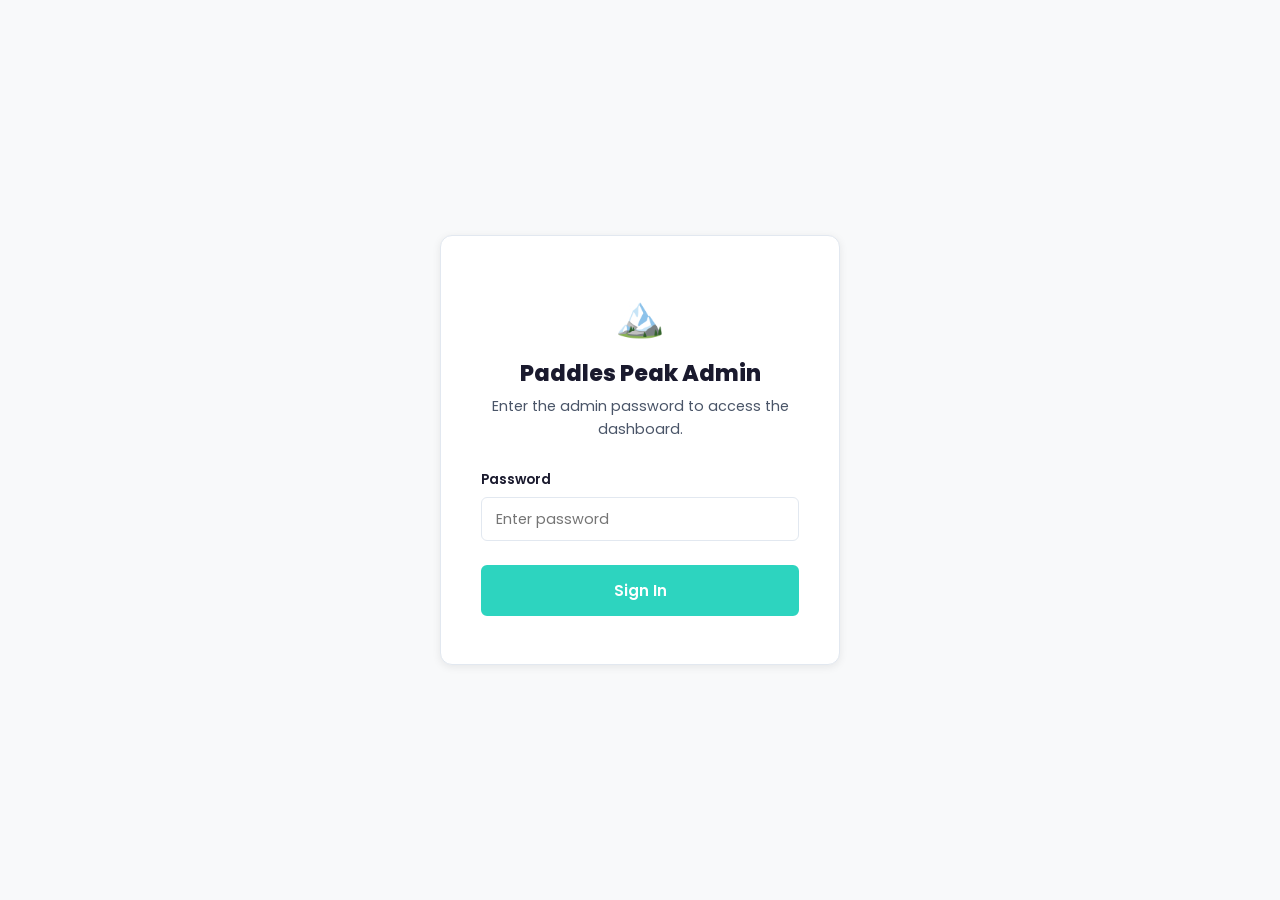
==== commit 36981e2d: "Rebuild Paddles Peak to clean white e-commerce design Complete redesign from dark techie theme to cl" ====
--- a/admin.html
+++ b/admin.html
@@ -3,138 +3,102 @@
 <head>
   <meta charset="UTF-8">
   <meta name="viewport" content="width=device-width, initial-scale=1.0">
-  <title>Admin Dashboard — Paddles Peak</title>
-  <link rel="stylesheet" href="/css/styles.css">
+  <title>Admin — Paddles Peak</title>
+  <link rel="stylesheet" href="css/styles.css">
 </head>
 <body>
 
-<!-- ADMIN LOGIN GATE -->
-<div id="admin-gate" class="admin-gate">
-  <div class="admin-login-card">
-    <div class="admin-login-logo">PADDLES<span> PEAK</span></div>
-    <h2>Admin Dashboard</h2>
-    <div class="login-error" id="login-error">Incorrect password. Please try again.</div>
-    <form id="admin-login-form">
-      <div class="form-group" style="margin-bottom:1rem;">
-        <label for="admin-password" style="font-size:0.8rem;font-weight:600;text-transform:uppercase;letter-spacing:1px;color:var(--text-secondary);display:block;margin-bottom:0.4rem;">Password</label>
-        <input type="password" id="admin-password" class="form-control" placeholder="Enter admin password" required autocomplete="current-password">
-      </div>
-      <button type="submit" class="btn btn-teal w-full" style="justify-content:center;">Sign In →</button>
-    </form>
-    <p style="margin-top:1rem;font-size:0.78rem;color:var(--text-secondary);">Access restricted to authorized personnel only.</p>
+<!-- LOGIN GATE -->
+<div class="admin-gate" id="admin-gate">
+  <div class="admin-login-box">
+    <div style="font-size:2.5rem;margin-bottom:0.75rem;">🏔️</div>
+    <h2>Paddles Peak Admin</h2>
+    <p>Enter the admin password to access the dashboard.</p>
+    <div class="admin-login-error" id="admin-login-error"></div>
+    <div class="form-group" style="text-align:left;">
+      <label for="admin-password">Password</label>
+      <input type="password" id="admin-password" placeholder="Enter password" style="width:100%;">
+    </div>
+    <button class="btn btn-primary btn-full" id="admin-login-btn" style="margin-top:0.5rem;">Sign In</button>
   </div>
 </div>
 
-<!-- ADMIN DASHBOARD -->
+<!-- DASHBOARD -->
 <div id="admin-dashboard" style="display:none;">
-
-  <!-- Navbar -->
-  <nav class="navbar">
-    <div class="nav-container">
-      <a href="/index.html" class="nav-logo">PADDLES<span> PEAK</span></a>
-      <div style="display:flex;align-items:center;gap:0.75rem;">
-        <span style="font-size:0.8rem;color:var(--text-secondary);font-weight:600;letter-spacing:1px;text-transform:uppercase;">Admin Panel</span>
-        <a href="/index.html" class="btn btn-ghost" style="font-size:0.8rem;padding:0.35rem 0.75rem;">← Storefront</a>
-        <button class="btn btn-ghost" style="font-size:0.8rem;padding:0.35rem 0.75rem;" onclick="sessionStorage.removeItem('pp_admin');location.reload();">Sign Out</button>
+  <div class="admin-header">
+    <div class="admin-header-inner">
+      <div class="admin-logo">PADDLES <span>PEAK</span> <span style="font-size:0.8rem;font-weight:400;opacity:0.6;margin-left:0.5rem;">Admin Dashboard</span></div>
+      <div class="admin-nav">
+        <a href="index.html">← View Site</a>
+        <button class="btn btn-outline-light" id="admin-signout-btn" style="font-size:0.82rem;padding:0.4rem 1rem;">Sign Out</button>
       </div>
     </div>
-  </nav>
+  </div>
 
-  <div class="admin-dashboard">
-    <!-- Header -->
-    <div class="admin-header">
-      <div>
-        <h1>Dashboard</h1>
-        <p style="color:var(--text-secondary);font-size:0.9rem;margin:0;">Manage inventory, orders, and store performance</p>
+  <div class="container" style="padding-bottom:4rem;">
+    <!-- Stats -->
+    <div class="stats-grid">
+      <div class="stat-card">
+        <div class="stat-icon">📦</div>
+        <div class="stat-label">Total Orders</div>
+        <div class="stat-value" id="stat-orders">0</div>
       </div>
-      <div style="display:flex;gap:0.5rem;">
-        <a href="/shop.html" class="btn btn-outline" style="font-size:0.85rem;">View Shop</a>
+      <div class="stat-card">
+        <div class="stat-icon">💰</div>
+        <div class="stat-label">Total Revenue</div>
+        <div class="stat-value" id="stat-revenue">$0.00</div>
+      </div>
+      <div class="stat-card">
+        <div class="stat-icon">🏷️</div>
+        <div class="stat-label">Units in Stock</div>
+        <div class="stat-value" id="stat-stock">0</div>
+      </div>
+      <div class="stat-card">
+        <div class="stat-icon">⚠️</div>
+        <div class="stat-label">Low Stock Items</div>
+        <div class="stat-value" id="stat-lowstock">0</div>
       </div>
     </div>
 
-    <!-- Stats Cards -->
-    <div class="admin-stats">
-      <div class="stat-card">
-        <div class="stat-icon">📦</div>
-        <div class="stat-info">
-          <div class="stat-num" id="stat-orders">0</div>
-          <div class="stat-label">Total Orders</div>
-        </div>
-      </div>
-      <div class="stat-card">
-        <div class="stat-icon">💰</div>
-        <div class="stat-info">
-          <div class="stat-num" id="stat-revenue">$0.00</div>
-          <div class="stat-label">Total Revenue</div>
-        </div>
-      </div>
-      <div class="stat-card">
-        <div class="stat-icon">🏔️</div>
-        <div class="stat-info">
-          <div class="stat-num" id="stat-stock">0</div>
-          <div class="stat-label">Units in Stock</div>
-        </div>
-      </div>
-      <div class="stat-card">
-        <div class="stat-icon">⚠️</div>
-        <div class="stat-info">
-          <div class="stat-num" id="stat-lowstock">0</div>
-          <div class="stat-label">Low Stock Alerts</div>
-        </div>
-      </div>
+    <!-- Inventory Table -->
+    <div class="admin-section">
+      <h3>Inventory</h3>
+      <table class="admin-table">
+        <thead>
+          <tr>
+            <th>Product</th>
+            <th>Price</th>
+            <th>Stock</th>
+            <th>Rating</th>
+          </tr>
+        </thead>
+        <tbody id="inventory-tbody"></tbody>
+      </table>
     </div>
 
-    <!-- Inventory Panel -->
+    <!-- Orders Table -->
     <div class="admin-section">
-      <div class="admin-section-header">
-        <div class="admin-section-title">Inventory Management</div>
-        <span style="font-size:0.8rem;color:var(--text-secondary);">Update stock levels inline</span>
-      </div>
-      <div class="admin-table-wrap">
-        <table class="admin-table">
-          <thead>
-            <tr>
-              <th>ID</th>
-              <th>Product</th>
-              <th>Category</th>
-              <th>Price</th>
-              <th>Stock</th>
-              <th>Rating</th>
-            </tr>
-          </thead>
-          <tbody id="inventory-tbody"></tbody>
-        </table>
-      </div>
-    </div>
-
-    <!-- Orders Panel -->
-    <div class="admin-section">
-      <div class="admin-section-header">
-        <div class="admin-section-title">Orders</div>
-        <button class="btn btn-ghost" style="font-size:0.8rem;" onclick="renderOrdersTable()">↺ Refresh</button>
-      </div>
-      <div class="admin-table-wrap">
-        <table class="admin-table">
-          <thead>
-            <tr>
-              <th>Order #</th>
-              <th>Date</th>
-              <th>Customer</th>
-              <th>Items</th>
-              <th>Total</th>
-              <th>Status</th>
-            </tr>
-          </thead>
-          <tbody id="orders-tbody"></tbody>
-        </table>
-      </div>
+      <h3>Orders</h3>
+      <table class="admin-table">
+        <thead>
+          <tr>
+            <th>Order ID</th>
+            <th>Date</th>
+            <th>Customer</th>
+            <th>Items</th>
+            <th>Total</th>
+            <th>Status</th>
+          </tr>
+        </thead>
+        <tbody id="orders-tbody"></tbody>
+      </table>
     </div>
   </div>
 </div>
 
-<script src="/js/products.js"></script>
-<script src="/js/cart.js"></script>
-<script src="/js/orders.js"></script>
-<script src="/js/main.js"></script>
+<script src="js/products.js"></script>
+<script src="js/cart.js"></script>
+<script src="js/orders.js"></script>
+<script src="js/main.js"></script>
 </body>
 </html>
--- a/css/styles.css
+++ b/css/styles.css
@@ -1,224 +1,185 @@
 /* =============================================
-   styles.css — Paddles Peak Design System
+   styles.css — Paddles Peak (Clean White E-Commerce)
    ============================================= */
 
-/* ── Google Fonts ── */
-@import url('https://fonts.googleapis.com/css2?family=Montserrat:wght@400;600;700;900&family=Inter:wght@300;400;500;600&display=swap');
-
-/* ── CSS Variables ── */
+@import url('https://fonts.googleapis.com/css2?family=Poppins:wght@300;400;500;600;700;800&display=swap');
+
 :root {
-  --bg-primary:    #0a0f14;
-  --bg-secondary:  #111820;
-  --bg-card:       #1a2535;
-  --bg-card-hover: #1e2d40;
-  --accent:        #2dd4bf;
-  --accent-hover:  #14b8a6;
-  --accent-glow:   rgba(45, 212, 191, 0.25);
-  --text-primary:  #f1f5f9;
-  --text-secondary:#94a3b8;
-  --border:        #1e3a4a;
-  --border-accent: #2dd4bf;
-  --success:       #10b981;
-  --warning:       #f59e0b;
-  --danger:        #ef4444;
-  --radius:        8px;
-  --radius-lg:     12px;
-  --shadow:        0 4px 24px rgba(0,0,0,0.4);
-  --shadow-glow:   0 0 24px rgba(45, 212, 191, 0.3);
-  --transition:    all 0.25s ease;
-  --nav-height:    72px;
-}
-
-/* ── Reset & Base ── */
+  --bg-white: #ffffff;
+  --bg-light: #f8f9fa;
+  --bg-dark: #0d1b2a;
+  --bg-card: #ffffff;
+  --accent: #2dd4bf;
+  --accent-dark: #0f9d8b;
+  --text-dark: #1a1a2e;
+  --text-mid: #4a5568;
+  --text-light: #718096;
+  --border: #e2e8f0;
+  --shadow: 0 2px 8px rgba(0,0,0,0.08);
+  --shadow-hover: 0 8px 24px rgba(0,0,0,0.14);
+  --success: #10b981;
+  --warning: #f59e0b;
+  --danger: #ef4444;
+  --radius: 12px;
+  --radius-sm: 6px;
+  --nav-height: 68px;
+}
+
+/* ── Reset ── */
 *, *::before, *::after { box-sizing: border-box; margin: 0; padding: 0; }
 html { scroll-behavior: smooth; font-size: 16px; }
-body {
-  font-family: 'Inter', sans-serif;
-  background: var(--bg-primary);
-  color: var(--text-primary);
-  line-height: 1.6;
-  min-height: 100vh;
-}
+body { font-family: 'Poppins', sans-serif; background: var(--bg-white); color: var(--text-dark); line-height: 1.6; }
 img { max-width: 100%; display: block; }
-a { color: var(--accent); text-decoration: none; transition: var(--transition); }
-a:hover { color: var(--accent-hover); }
+a { text-decoration: none; color: inherit; }
 ul, ol { list-style: none; }
-button { cursor: pointer; border: none; font-family: 'Inter', sans-serif; }
-input, select, textarea { font-family: 'Inter', sans-serif; }
+button { cursor: pointer; border: none; font-family: 'Poppins', sans-serif; }
+input, select, textarea { font-family: 'Poppins', sans-serif; }
+
+/* ── Layout ── */
+.container { max-width: 1200px; margin: 0 auto; padding: 0 1.5rem; }
+.section { padding: 5rem 0; }
+.section-light { background: var(--bg-light); }
+.section-white { background: var(--bg-white); }
+.section-dark { background: var(--bg-dark); }
+.section-accent { background: var(--accent); }
+
+.section-header { text-align: center; margin-bottom: 3rem; }
+.section-header h2 { font-size: 2rem; font-weight: 700; color: var(--text-dark); margin-bottom: 0.5rem; }
+.section-header .section-tag { font-size: 0.8rem; font-weight: 600; text-transform: uppercase; letter-spacing: 0.1em; color: var(--accent-dark); margin-bottom: 0.5rem; display: block; }
+.section-header p { font-size: 1.05rem; color: var(--text-mid); max-width: 540px; margin: 0 auto; }
 
 /* ── Typography ── */
-h1, h2, h3, h4, h5 {
-  font-family: 'Montserrat', sans-serif;
-  color: var(--text-primary);
-  line-height: 1.15;
-}
-h1 { font-size: clamp(2.5rem, 5vw, 4.5rem); font-weight: 900; }
-h2 { font-size: clamp(1.8rem, 3vw, 2.6rem); font-weight: 700; }
-h3 { font-size: 1.4rem; font-weight: 700; }
-h4 { font-size: 1.1rem; font-weight: 600; }
-p { color: var(--text-secondary); }
-
-.section-title {
-  font-family: 'Montserrat', sans-serif;
-  font-weight: 700;
-  font-size: clamp(1.8rem, 3vw, 2.6rem);
-  color: var(--text-primary);
-  margin-bottom: 0.5rem;
-}
-.section-sub {
-  color: var(--text-secondary);
-  font-size: 1.05rem;
-  margin-bottom: 3rem;
-}
-.section-header { text-align: center; margin-bottom: 3rem; }
-.section-header .accent-line {
-  display: block;
-  width: 60px; height: 3px;
-  background: var(--accent);
-  margin: 0.75rem auto 1rem;
-  border-radius: 2px;
-}
+h1, h2, h3, h4, h5 { font-weight: 700; line-height: 1.2; }
 
 /* ── Buttons ── */
 .btn {
-  display: inline-flex;
-  align-items: center;
-  gap: 0.4rem;
-  padding: 0.65rem 1.4rem;
-  border-radius: 6px;
+  display: inline-block;
+  padding: 0.75rem 1.75rem;
+  border-radius: var(--radius-sm);
+  font-size: 0.95rem;
   font-weight: 600;
-  font-size: 0.9rem;
-  transition: var(--transition);
+  transition: all 0.2s ease;
+  cursor: pointer;
   border: 2px solid transparent;
 }
-.btn-teal {
+.btn-primary {
   background: var(--accent);
-  color: #0a0f14;
+  color: #fff;
   border-color: var(--accent);
 }
-.btn-teal:hover, .btn-teal.added {
-  background: var(--accent-hover);
-  border-color: var(--accent-hover);
-  box-shadow: var(--shadow-glow);
+.btn-primary:hover {
+  background: var(--accent-dark);
+  border-color: var(--accent-dark);
+  color: #fff;
   transform: translateY(-1px);
-  color: #0a0f14;
+  box-shadow: 0 4px 12px rgba(45,212,191,0.35);
 }
 .btn-outline {
   background: transparent;
-  color: var(--accent);
-  border-color: var(--accent);
-}
-.btn-outline:hover {
-  background: var(--accent);
-  color: #0a0f14;
-  box-shadow: var(--shadow-glow);
-}
-.btn-ghost {
+  color: var(--text-dark);
+  border-color: var(--border);
+}
+.btn-outline:hover { border-color: var(--accent); color: var(--accent); }
+.btn-outline-light {
   background: transparent;
-  color: var(--text-primary);
-  border-color: var(--border);
-}
-.btn-ghost:hover { border-color: var(--accent); color: var(--accent); }
-.btn-lg { padding: 0.85rem 2rem; font-size: 1rem; }
-.btn-xl { padding: 1rem 2.5rem; font-size: 1.1rem; font-weight: 700; border-radius: 8px; }
-
-/* ── Navbar ── */
+  color: #fff;
+  border: 2px solid rgba(255,255,255,0.7);
+}
+.btn-outline-light:hover { background: rgba(255,255,255,0.15); color: #fff; }
+.btn-white {
+  background: #fff;
+  color: var(--text-dark);
+  border-color: #fff;
+}
+.btn-white:hover { background: var(--bg-light); }
+.btn-lg { padding: 1rem 2.5rem; font-size: 1.05rem; }
+.btn-full { width: 100%; text-align: center; }
+
+/* ── NAVBAR ── */
 .navbar {
   position: sticky;
   top: 0;
-  z-index: 1000;
-  background: rgba(10, 15, 20, 0.95);
-  backdrop-filter: blur(12px);
-  -webkit-backdrop-filter: blur(12px);
-  border-bottom: 1px solid var(--border);
+  z-index: 999;
+  background: #ffffff;
+  box-shadow: 0 1px 3px rgba(0,0,0,0.1);
   height: var(--nav-height);
   display: flex;
   align-items: center;
-  transition: var(--transition);
-}
-.navbar.scrolled { box-shadow: 0 2px 20px rgba(0,0,0,0.5); }
+}
 .nav-container {
+  display: flex;
+  align-items: center;
+  justify-content: space-between;
   max-width: 1200px;
   margin: 0 auto;
+  padding: 0 1.5rem;
   width: 100%;
-  padding: 0 1.5rem;
-  display: flex;
-  align-items: center;
-  justify-content: space-between;
-  gap: 1rem;
 }
 .nav-logo {
-  font-family: 'Montserrat', sans-serif;
-  font-weight: 900;
-  font-size: 1.4rem;
-  color: var(--text-primary);
-  letter-spacing: -0.5px;
-}
-.nav-logo span { color: var(--accent); }
-.nav-menu {
-  display: flex;
-  align-items: center;
-  gap: 0.5rem;
-}
-.nav-menu a {
-  color: var(--text-secondary);
+  font-size: 1.3rem;
+  font-weight: 800;
+  color: var(--text-dark);
+  letter-spacing: -0.02em;
+  text-decoration: none;
+}
+.nav-logo .logo-peak { color: var(--accent); }
+.nav-links {
+  display: flex;
+  gap: 2rem;
+  align-items: center;
+}
+.nav-links a {
+  font-size: 0.9rem;
   font-weight: 500;
-  font-size: 0.9rem;
-  padding: 0.4rem 0.7rem;
-  border-radius: 6px;
-  transition: var(--transition);
-}
-.nav-menu a:hover, .nav-menu a.active { color: var(--accent); }
-.nav-cart {
+  color: var(--text-mid);
+  text-decoration: none;
+  transition: color 0.2s;
+}
+.nav-links a:hover { color: var(--accent); }
+.nav-right { display: flex; align-items: center; gap: 0.75rem; }
+.nav-cart-link {
   position: relative;
   display: flex;
   align-items: center;
-}
-.nav-cart-btn {
-  background: none;
-  border: 1px solid var(--border);
-  color: var(--text-primary);
-  padding: 0.45rem 0.75rem;
-  border-radius: 6px;
-  display: flex;
-  align-items: center;
-  gap: 0.4rem;
-  font-size: 1rem;
-  transition: var(--transition);
-}
-.nav-cart-btn:hover { border-color: var(--accent); color: var(--accent); }
+  font-size: 1.3rem;
+  color: var(--text-dark);
+  text-decoration: none;
+  padding: 0.35rem 0.5rem;
+}
+.nav-cart-link:hover { color: var(--accent); }
 .cart-badge {
   position: absolute;
-  top: -6px; right: -6px;
+  top: -4px;
+  right: -6px;
   background: var(--accent);
-  color: #0a0f14;
+  color: #fff;
   font-size: 0.65rem;
   font-weight: 700;
-  width: 18px; height: 18px;
-  border-radius: 50%;
-  display: none;
+  min-width: 18px;
+  height: 18px;
+  border-radius: 99px;
+  display: inline-flex;
   align-items: center;
   justify-content: center;
+  padding: 0 4px;
 }
 .nav-toggle {
   display: none;
-  background: none;
-  border: 1px solid var(--border);
-  color: var(--text-primary);
-  padding: 0.4rem 0.6rem;
-  border-radius: 6px;
-  font-size: 1.2rem;
-  line-height: 1;
-}
-
-/* ── Hero Section ── */
+  background: transparent;
+  border: none;
+  font-size: 1.4rem;
+  color: var(--text-dark);
+  cursor: pointer;
+}
+
+/* ── HERO ── */
 .hero {
+  background: var(--bg-dark);
+  min-height: calc(100vh - var(--nav-height));
   position: relative;
-  min-height: calc(100vh - var(--nav-height));
-  display: flex;
-  align-items: center;
   overflow: hidden;
-  background: var(--bg-primary);
+  display: flex;
+  align-items: center;
 }
 .hero-bg {
   position: absolute;
@@ -226,19 +187,14 @@
   z-index: 0;
 }
 .hero-svg {
-  width: 100%; height: 100%;
-  position: absolute;
-  inset: 0;
+  width: 100%;
+  height: 100%;
+  object-fit: cover;
 }
 .hero-gradient {
   position: absolute;
   inset: 0;
-  background: linear-gradient(
-    135deg,
-    rgba(10,15,20,0.9) 0%,
-    rgba(45,212,191,0.08) 50%,
-    rgba(10,15,20,0.95) 100%
-  );
+  background: linear-gradient(to right, rgba(13,27,42,0.85) 40%, rgba(13,27,42,0.2) 100%);
 }
 .hero-content {
   position: relative;
@@ -248,960 +204,820 @@
   padding: 4rem 1.5rem;
   display: grid;
   grid-template-columns: 1fr 1fr;
-  align-items: center;
-  gap: 4rem;
+  gap: 3rem;
+  align-items: center;
   width: 100%;
 }
-.hero-text { max-width: 580px; }
+.hero-text { color: #fff; }
 .hero-eyebrow {
-  font-family: 'Montserrat', sans-serif;
-  font-size: 0.75rem;
-  font-weight: 700;
-  letter-spacing: 3px;
+  display: inline-block;
+  font-size: 0.8rem;
+  font-weight: 600;
   text-transform: uppercase;
+  letter-spacing: 0.12em;
   color: var(--accent);
   margin-bottom: 1rem;
 }
-.hero-title {
-  font-family: 'Montserrat', sans-serif;
-  font-weight: 900;
-  font-size: clamp(2.8rem, 5vw, 4.5rem);
-  line-height: 1.05;
-  letter-spacing: -1px;
+.hero-text h1 {
+  font-size: clamp(2.2rem, 5vw, 3.4rem);
+  font-weight: 800;
+  line-height: 1.1;
   margin-bottom: 1.25rem;
-  color: var(--text-primary);
-}
-.hero-title .highlight { color: var(--accent); }
-.hero-sub {
+  color: #fff;
+}
+.hero-text p {
   font-size: 1.1rem;
-  color: var(--text-secondary);
+  color: rgba(255,255,255,0.8);
   margin-bottom: 2rem;
-  line-height: 1.7;
-  max-width: 460px;
-}
-.hero-actions { display: flex; gap: 1rem; flex-wrap: wrap; }
-.hero-stats {
-  display: flex;
-  gap: 2rem;
-  margin-top: 2.5rem;
+  max-width: 480px;
+}
+.hero-btns { display: flex; gap: 1rem; flex-wrap: wrap; }
+.hero-img-wrap { display: flex; justify-content: center; align-items: center; }
+.hero-img {
+  max-height: 420px;
+  width: auto;
+  filter: drop-shadow(0 0 40px rgba(45,212,191,0.4));
+  animation: heroFloat 4s ease-in-out infinite;
+}
+@keyframes heroFloat {
+  0%, 100% { transform: translateY(0); }
+  50% { transform: translateY(-12px); }
+}
+
+/* ── SOCIAL PROOF BAR ── */
+.proof-bar {
+  background: var(--bg-light);
+  border-top: 1px solid var(--border);
+  border-bottom: 1px solid var(--border);
+  padding: 1.25rem 0;
+}
+.proof-bar-inner {
+  display: flex;
+  justify-content: center;
+  align-items: center;
+  gap: 3rem;
   flex-wrap: wrap;
-}
-.hero-stat { text-align: center; }
-.hero-stat-num {
-  font-family: 'Montserrat', sans-serif;
-  font-weight: 900;
-  font-size: 1.8rem;
-  color: var(--accent);
-  line-height: 1;
-}
-.hero-stat-label { font-size: 0.75rem; color: var(--text-secondary); text-transform: uppercase; letter-spacing: 1px; }
-.hero-visual {
-  display: flex;
-  justify-content: center;
-  align-items: center;
-  position: relative;
-}
-.hero-paddle-display {
-  width: 340px; height: 420px;
-  border-radius: var(--radius-lg);
+  max-width: 1200px;
+  margin: 0 auto;
+  padding: 0 1.5rem;
+}
+.proof-item {
+  display: flex;
+  align-items: center;
+  gap: 0.5rem;
+  font-size: 0.9rem;
+  font-weight: 500;
+  color: var(--text-mid);
+}
+.proof-item .proof-icon { font-size: 1.1rem; }
+.proof-item strong { color: var(--text-dark); }
+
+/* ── PRODUCT CARDS ── */
+.products-grid {
+  display: grid;
+  grid-template-columns: repeat(auto-fill, minmax(280px, 1fr));
+  gap: 1.75rem;
+}
+.product-card {
+  background: var(--bg-card);
+  border-radius: var(--radius);
+  box-shadow: var(--shadow);
   overflow: hidden;
   position: relative;
-  border: 1px solid var(--border);
-  box-shadow: var(--shadow-glow), var(--shadow);
-}
-.hero-paddle-display img {
-  width: 100%; height: 100%;
-  object-fit: cover;
-}
-.hero-paddle-fallback {
-  width: 100%; height: 100%;
-  background: linear-gradient(145deg, #111820 0%, #1a2535 50%, #0d1a26 100%);
+  transition: transform 0.2s ease, box-shadow 0.2s ease;
   display: flex;
   flex-direction: column;
-  align-items: center;
-  justify-content: center;
-  padding: 2rem;
-}
-.hero-paddle-svg { color: var(--accent); opacity: 0.8; }
-.hero-paddle-name {
-  font-family: 'Montserrat', sans-serif;
-  font-weight: 900;
-  font-size: 1.2rem;
-  color: var(--text-primary);
-  text-align: center;
-  margin-top: 1rem;
-  letter-spacing: 2px;
-}
-.hero-glow-ring {
+}
+.product-card:hover {
+  transform: translateY(-4px);
+  box-shadow: var(--shadow-hover);
+}
+.product-badge {
   position: absolute;
-  width: 380px; height: 460px;
-  border-radius: var(--radius-lg);
-  border: 1px solid var(--accent);
-  opacity: 0.15;
-  top: 12px; left: 12px;
-  pointer-events: none;
-}
-
-/* ── Sections ── */
-.section { padding: 5rem 1.5rem; }
-.section-dark { background: var(--bg-secondary); }
-.container { max-width: 1200px; margin: 0 auto; }
-
-/* ── Product Cards Grid ── */
-.products-grid {
-  display: grid;
-  grid-template-columns: repeat(auto-fill, minmax(300px, 1fr));
-  gap: 1.5rem;
-}
-.product-card {
-  background: var(--bg-card);
-  border: 1px solid var(--border);
-  border-radius: var(--radius-lg);
-  overflow: hidden;
-  transition: var(--transition);
-  display: flex;
-  flex-direction: column;
-}
-.product-card:hover {
-  transform: translateY(-4px) scale(1.01);
-  border-color: var(--accent);
-  box-shadow: var(--shadow-glow), var(--shadow);
-}
-.product-card-img-link { display: block; }
-.product-card-img {
-  height: 220px;
-  background-size: cover;
-  background-position: center;
-  background-color: #1a2535;
-  position: relative;
-  transition: var(--transition);
-}
-.product-card:hover .product-card-img { filter: brightness(1.05); }
-.product-card-img-overlay {
-  position: absolute;
-  inset: 0;
-  background: linear-gradient(to top, rgba(10,15,20,0.7) 0%, transparent 60%);
-}
-.badge-best {
-  position: absolute;
-  top: 12px; left: 12px;
+  top: 0.75rem;
+  right: 0.75rem;
+  z-index: 2;
   background: var(--accent);
-  color: #0a0f14;
+  color: #fff;
   font-size: 0.7rem;
   font-weight: 700;
-  padding: 0.25rem 0.6rem;
-  border-radius: 4px;
   text-transform: uppercase;
-  letter-spacing: 0.5px;
-}
+  letter-spacing: 0.06em;
+  padding: 0.3rem 0.65rem;
+  border-radius: 99px;
+}
+.product-card-img-link { display: block; }
+.product-card-img-wrap {
+  background: var(--bg-light);
+  display: flex;
+  align-items: center;
+  justify-content: center;
+  padding: 1.5rem;
+  height: 220px;
+}
+.product-card-img {
+  max-height: 170px;
+  width: auto;
+  max-width: 100%;
+  object-fit: contain;
+  transition: transform 0.3s ease;
+}
+.product-card:hover .product-card-img { transform: scale(1.04); }
 .product-card-body {
-  padding: 1.25rem;
+  padding: 1.25rem 1.25rem 1.5rem;
   display: flex;
   flex-direction: column;
   flex: 1;
-  gap: 0.4rem;
-}
-.product-card-cat {
-  font-size: 0.7rem;
+}
+.product-card-name {
+  font-size: 1rem;
   font-weight: 700;
-  letter-spacing: 2px;
-  text-transform: uppercase;
-  color: var(--accent);
-  margin: 0;
-}
-.product-card-title {
-  font-family: 'Montserrat', sans-serif;
+  margin-bottom: 0.35rem;
+  color: var(--text-dark);
+}
+.product-card-name a { color: var(--text-dark); text-decoration: none; }
+.product-card-name a:hover { color: var(--accent); }
+.product-card-desc {
+  font-size: 0.82rem;
+  color: var(--text-light);
+  margin-bottom: 0.75rem;
+  line-height: 1.4;
+}
+.product-card-rating {
+  display: flex;
+  align-items: center;
+  gap: 0.3rem;
+  margin-bottom: 1rem;
+  font-size: 0.85rem;
+}
+.star { color: #fbbf24; }
+.star.empty { color: #d1d5db; }
+.star.half { color: #fbbf24; }
+.rating-count { color: var(--text-light); font-size: 0.8rem; }
+.product-card-footer {
+  display: flex;
+  align-items: center;
+  justify-content: space-between;
+  gap: 0.75rem;
+  margin-top: auto;
+  flex-wrap: wrap;
+}
+.product-card-price {
+  font-size: 1.3rem;
   font-weight: 700;
-  font-size: 1.1rem;
-  color: var(--text-primary);
-  line-height: 1.3;
-}
-.product-card-title:hover { color: var(--accent); }
-.product-card-desc {
+  color: var(--text-dark);
+}
+.btn-add-cart {
+  background: var(--accent);
+  color: #fff;
+  padding: 0.6rem 1.2rem;
+  border-radius: var(--radius-sm);
   font-size: 0.85rem;
-  color: var(--text-secondary);
-  line-height: 1.5;
-  margin: 0;
-}
-.product-card-rating { display: flex; align-items: center; gap: 0.4rem; margin-top: auto; padding-top: 0.5rem; }
-.stars { display: inline-flex; gap: 1px; }
-.star.full, .star.half { color: var(--warning); }
-.star.empty { color: #334155; }
-.rating-num { font-size: 0.85rem; font-weight: 600; color: var(--text-secondary); }
-.rating-count { font-size: 0.8rem; color: var(--text-secondary); }
-.product-card-footer {
-  display: flex;
-  align-items: center;
-  justify-content: space-between;
-  margin-top: 0.75rem;
-  gap: 0.5rem;
-}
-.product-price {
-  font-family: 'Montserrat', sans-serif;
-  font-weight: 700;
-  font-size: 1.25rem;
-  color: var(--text-primary);
-}
-
-/* ── Features Section ── */
+  font-weight: 600;
+  border: none;
+  cursor: pointer;
+  transition: all 0.2s;
+  flex: 1;
+  text-align: center;
+}
+.btn-add-cart:hover { background: var(--accent-dark); transform: translateY(-1px); }
+
+/* ── FEATURES SECTION ── */
 .features-grid {
   display: grid;
-  grid-template-columns: repeat(auto-fill, minmax(240px, 1fr));
+  grid-template-columns: repeat(auto-fill, minmax(220px, 1fr));
   gap: 1.5rem;
 }
 .feature-card {
-  background: var(--bg-card);
-  border: 1px solid var(--border);
-  border-radius: var(--radius-lg);
-  padding: 2rem 1.5rem;
+  background: var(--bg-white);
+  border: 1px solid var(--border);
+  border-radius: var(--radius);
+  padding: 1.75rem 1.5rem;
   text-align: center;
-  transition: var(--transition);
-}
-.feature-card:hover {
-  border-color: var(--accent);
-  box-shadow: var(--shadow-glow);
-  transform: translateY(-3px);
-}
-.feature-icon { font-size: 2.5rem; margin-bottom: 1rem; }
-.feature-title {
-  font-family: 'Montserrat', sans-serif;
-  font-weight: 700;
-  font-size: 1rem;
-  color: var(--text-primary);
-  margin-bottom: 0.5rem;
-}
-.feature-desc { font-size: 0.9rem; color: var(--text-secondary); }
-
-/* ── Testimonials ── */
+  transition: box-shadow 0.2s, transform 0.2s;
+}
+.feature-card:hover { box-shadow: var(--shadow-hover); transform: translateY(-3px); }
+.feature-icon { font-size: 2.2rem; margin-bottom: 0.75rem; }
+.feature-card h3 { font-size: 1rem; font-weight: 700; margin-bottom: 0.4rem; color: var(--text-dark); }
+.feature-card p { font-size: 0.87rem; color: var(--text-mid); line-height: 1.5; }
+
+/* ── TESTIMONIALS ── */
 .testimonials-grid {
   display: grid;
   grid-template-columns: repeat(auto-fill, minmax(280px, 1fr));
   gap: 1.5rem;
 }
 .testimonial-card {
-  background: var(--bg-card);
-  border: 1px solid var(--border);
-  border-radius: var(--radius-lg);
-  padding: 1.75rem;
-  position: relative;
-  transition: var(--transition);
-}
-.testimonial-card:hover { border-color: var(--accent); box-shadow: var(--shadow-glow); }
-.testimonial-quote {
-  font-size: 3rem;
-  color: var(--accent);
-  opacity: 0.4;
-  line-height: 1;
-  position: absolute;
-  top: 1rem; right: 1.25rem;
-}
+  background: var(--bg-white);
+  border: 1px solid var(--border);
+  border-radius: var(--radius);
+  padding: 2rem 1.75rem;
+  box-shadow: var(--shadow);
+}
+.testimonial-stars { margin-bottom: 0.75rem; font-size: 0.95rem; }
 .testimonial-text {
   font-size: 0.95rem;
-  color: var(--text-secondary);
-  line-height: 1.7;
-  margin-bottom: 1.25rem;
+  color: var(--text-mid);
+  line-height: 1.65;
+  margin-bottom: 1rem;
   font-style: italic;
 }
-.testimonial-author { display: flex; align-items: center; gap: 0.75rem; }
-.testimonial-avatar {
-  width: 42px; height: 42px;
-  border-radius: 50%;
-  background: linear-gradient(135deg, var(--accent), var(--accent-hover));
-  display: flex; align-items: center; justify-content: center;
-  font-family: 'Montserrat', sans-serif;
-  font-weight: 700; font-size: 1rem;
-  color: #0a0f14;
-}
-.testimonial-name {
-  font-family: 'Montserrat', sans-serif;
-  font-weight: 600;
-  font-size: 0.9rem;
-  color: var(--text-primary);
-}
-.testimonial-location { font-size: 0.78rem; color: var(--text-secondary); }
-
-/* ── Footer ── */
-.footer {
-  background: var(--bg-secondary);
-  border-top: 1px solid var(--border);
-  padding: 3rem 1.5rem 1.5rem;
-}
-.footer-grid {
+.testimonial-author { font-size: 0.85rem; font-weight: 600; color: var(--text-dark); }
+.testimonial-verified { font-size: 0.75rem; color: var(--success); font-weight: 500; margin-top: 0.2rem; }
+
+/* ── BUNDLE SECTION ── */
+.bundle-section { background: var(--accent); padding: 5rem 0; }
+.bundle-inner {
+  display: grid;
+  grid-template-columns: 1fr 1fr;
+  gap: 3rem;
+  align-items: center;
   max-width: 1200px;
   margin: 0 auto;
+  padding: 0 1.5rem;
+}
+.bundle-img {
+  width: 100%;
+  max-width: 420px;
+  border-radius: var(--radius);
+  box-shadow: 0 12px 40px rgba(0,0,0,0.2);
+}
+.bundle-text { color: #fff; }
+.bundle-text h2 { font-size: 2rem; font-weight: 800; margin-bottom: 0.75rem; }
+.bundle-price { font-size: 3rem; font-weight: 800; margin: 0.75rem 0; }
+.bundle-includes { font-size: 1rem; opacity: 0.9; margin-bottom: 1.5rem; }
+
+/* ── FOOTER ── */
+.footer {
+  background: var(--bg-dark);
+  color: rgba(255,255,255,0.7);
+  padding: 4rem 0 2rem;
+}
+.footer-inner {
   display: grid;
-  grid-template-columns: 2fr 1fr 1fr 1fr;
+  grid-template-columns: 2fr 1fr 1fr;
   gap: 3rem;
-  margin-bottom: 2.5rem;
-}
-.footer-brand-logo {
-  font-family: 'Montserrat', sans-serif;
-  font-weight: 900;
-  font-size: 1.4rem;
-  color: var(--text-primary);
-  margin-bottom: 0.75rem;
-}
-.footer-brand-logo span { color: var(--accent); }
-.footer-brand-desc { font-size: 0.875rem; color: var(--text-secondary); line-height: 1.7; max-width: 280px; }
-.footer-socials { display: flex; gap: 0.75rem; margin-top: 1rem; }
-.footer-social-btn {
-  width: 36px; height: 36px;
-  border-radius: 8px;
-  background: var(--bg-card);
-  border: 1px solid var(--border);
-  color: var(--text-secondary);
-  display: flex; align-items: center; justify-content: center;
-  font-size: 0.9rem;
-  transition: var(--transition);
-}
-.footer-social-btn:hover { border-color: var(--accent); color: var(--accent); }
-.footer-col-title {
-  font-family: 'Montserrat', sans-serif;
-  font-weight: 700;
-  font-size: 0.8rem;
-  letter-spacing: 2px;
-  text-transform: uppercase;
-  color: var(--text-primary);
-  margin-bottom: 1rem;
-}
-.footer-col-links { display: flex; flex-direction: column; gap: 0.5rem; }
-.footer-col-links a { font-size: 0.875rem; color: var(--text-secondary); transition: var(--transition); }
-.footer-col-links a:hover { color: var(--accent); }
-.footer-bottom {
-  max-width: 1200px; margin: 0 auto;
-  border-top: 1px solid var(--border);
-  padding-top: 1.5rem;
-  display: flex;
-  align-items: center;
-  justify-content: space-between;
-  gap: 1rem;
-  flex-wrap: wrap;
-}
-.footer-bottom p { font-size: 0.8rem; color: var(--text-secondary); margin: 0; }
-.footer-usapa {
-  display: inline-flex; align-items: center; gap: 0.4rem;
-  font-size: 0.75rem; color: var(--accent);
-  background: rgba(45,212,191,0.08);
-  padding: 0.3rem 0.6rem;
-  border-radius: 4px;
-  border: 1px solid rgba(45,212,191,0.2);
-}
-
-/* ── Page Header ── */
-.page-header {
-  background: var(--bg-secondary);
-  border-bottom: 1px solid var(--border);
-  padding: 3rem 1.5rem;
-  text-align: center;
-}
-.page-header h1 { font-size: clamp(1.8rem, 3vw, 2.5rem); }
-.breadcrumb {
-  display: flex; align-items: center; gap: 0.5rem;
-  justify-content: center;
-  margin-bottom: 0.75rem;
-}
-.breadcrumb a { font-size: 0.85rem; color: var(--text-secondary); }
-.breadcrumb a:hover { color: var(--accent); }
-.breadcrumb span { color: var(--border); font-size: 0.75rem; }
-
-/* ── Shop Page ── */
-.shop-layout {
-  display: grid;
-  grid-template-columns: 220px 1fr;
-  gap: 2rem;
   max-width: 1200px;
   margin: 0 auto;
-  padding: 3rem 1.5rem;
-}
-.shop-sidebar {
-  background: var(--bg-card);
-  border: 1px solid var(--border);
-  border-radius: var(--radius-lg);
+  padding: 0 1.5rem;
+}
+.footer-logo { font-size: 1.3rem; font-weight: 800; color: #fff; margin-bottom: 0.75rem; }
+.footer-logo .logo-peak { color: var(--accent); }
+.footer-tagline { font-size: 0.87rem; color: rgba(255,255,255,0.55); margin-bottom: 1.5rem; }
+.footer-social { display: flex; gap: 0.75rem; flex-wrap: wrap; }
+.footer-social a {
+  font-size: 0.8rem;
+  color: rgba(255,255,255,0.6);
+  background: rgba(255,255,255,0.08);
+  padding: 0.4rem 0.75rem;
+  border-radius: var(--radius-sm);
+  text-decoration: none;
+  transition: all 0.2s;
+}
+.footer-social a:hover { background: var(--accent); color: #fff; }
+.footer-col h4 { font-size: 0.85rem; font-weight: 700; color: #fff; text-transform: uppercase; letter-spacing: 0.08em; margin-bottom: 1rem; }
+.footer-col ul { display: flex; flex-direction: column; gap: 0.5rem; }
+.footer-col ul li a { font-size: 0.87rem; color: rgba(255,255,255,0.6); text-decoration: none; transition: color 0.2s; }
+.footer-col ul li a:hover { color: var(--accent); }
+.footer-bottom {
+  border-top: 1px solid rgba(255,255,255,0.1);
+  margin-top: 3rem;
+  padding-top: 1.5rem;
+  text-align: center;
+  font-size: 0.8rem;
+  color: rgba(255,255,255,0.4);
+}
+
+/* ── SHOP PAGE ── */
+.shop-header {
+  background: var(--bg-light);
+  padding: 3rem 0 2.5rem;
+  border-bottom: 1px solid var(--border);
+}
+.shop-header h1 { font-size: 2rem; font-weight: 800; color: var(--text-dark); margin-bottom: 0.4rem; }
+.shop-header p { color: var(--text-mid); font-size: 1rem; }
+.shop-toolbar {
+  display: flex;
+  align-items: center;
+  justify-content: space-between;
+  flex-wrap: wrap;
+  gap: 1rem;
+  margin-bottom: 2rem;
+}
+.shop-count { font-size: 0.9rem; color: var(--text-light); }
+.sort-select {
+  padding: 0.55rem 1rem;
+  border: 1px solid var(--border);
+  border-radius: var(--radius-sm);
+  font-size: 0.9rem;
+  color: var(--text-dark);
+  background: #fff;
+  cursor: pointer;
+  outline: none;
+}
+.sort-select:focus { border-color: var(--accent); }
+
+/* ── PRODUCT DETAIL PAGE ── */
+.breadcrumb {
+  font-size: 0.85rem;
+  color: var(--text-light);
+  margin-bottom: 2rem;
+}
+.breadcrumb a { color: var(--text-light); text-decoration: none; }
+.breadcrumb a:hover { color: var(--accent); }
+.breadcrumb span { margin: 0 0.4rem; }
+.product-detail-grid {
+  display: grid;
+  grid-template-columns: 1fr 1fr;
+  gap: 3.5rem;
+  align-items: start;
+}
+.product-gallery-main {
+  background: var(--bg-light);
+  border-radius: var(--radius);
+  display: flex;
+  align-items: center;
+  justify-content: center;
+  padding: 2rem;
+  min-height: 380px;
+  margin-bottom: 1rem;
+}
+#product-main-img {
+  max-height: 320px;
+  width: auto;
+  max-width: 100%;
+  object-fit: contain;
+}
+.product-thumbs {
+  display: flex;
+  gap: 0.75rem;
+  flex-wrap: wrap;
+}
+.product-thumb {
+  width: 76px;
+  height: 76px;
+  object-fit: contain;
+  border: 2px solid var(--border);
+  border-radius: var(--radius-sm);
+  cursor: pointer;
+  padding: 0.35rem;
+  background: var(--bg-light);
+  transition: border-color 0.2s;
+}
+.product-thumb.active, .product-thumb:hover { border-color: var(--accent); }
+.product-info h1 { font-size: 1.7rem; font-weight: 800; margin-bottom: 0.5rem; }
+.product-rating-row {
+  display: flex;
+  align-items: center;
+  gap: 0.5rem;
+  margin-bottom: 0.75rem;
+  font-size: 0.9rem;
+}
+.product-review-count { color: var(--text-light); }
+.product-price {
+  font-size: 2rem;
+  font-weight: 800;
+  color: var(--accent);
+  margin-bottom: 0.75rem;
+}
+.product-short-desc { font-size: 0.95rem; color: var(--text-mid); margin-bottom: 1.25rem; }
+.product-badge-pill {
+  display: inline-block;
+  background: var(--accent);
+  color: #fff;
+  font-size: 0.75rem;
+  font-weight: 700;
+  padding: 0.3rem 0.8rem;
+  border-radius: 99px;
+  margin-bottom: 1.25rem;
+  text-transform: uppercase;
+  letter-spacing: 0.05em;
+}
+.qty-row { display: flex; align-items: center; gap: 1rem; margin-bottom: 1.25rem; }
+.qty-selector {
+  display: flex;
+  align-items: center;
+  border: 1px solid var(--border);
+  border-radius: var(--radius-sm);
+  overflow: hidden;
+}
+.qty-selector button {
+  background: var(--bg-light);
+  border: none;
+  width: 38px;
+  height: 38px;
+  font-size: 1.1rem;
+  font-weight: 600;
+  cursor: pointer;
+  color: var(--text-dark);
+  transition: background 0.15s;
+}
+.qty-selector button:hover { background: var(--border); }
+.qty-selector span { width: 44px; text-align: center; font-weight: 600; font-size: 1rem; }
+.trust-signals {
+  display: flex;
+  flex-wrap: wrap;
+  gap: 0.75rem;
+  margin-top: 1.25rem;
+  padding-top: 1.25rem;
+  border-top: 1px solid var(--border);
+}
+.trust-item { font-size: 0.8rem; color: var(--text-mid); display: flex; align-items: center; gap: 0.35rem; }
+.trust-item .trust-icon { color: var(--accent); }
+
+/* ── TABS ── */
+.tabs { margin-top: 3rem; }
+.tab-header {
+  display: flex;
+  border-bottom: 2px solid var(--border);
+  gap: 0;
+  margin-bottom: 1.5rem;
+}
+.tab-btn {
+  background: transparent;
+  border: none;
+  padding: 0.75rem 1.5rem;
+  font-size: 0.9rem;
+  font-weight: 600;
+  color: var(--text-light);
+  cursor: pointer;
+  border-bottom: 2px solid transparent;
+  margin-bottom: -2px;
+  transition: color 0.2s, border-color 0.2s;
+}
+.tab-btn.active { color: var(--accent); border-bottom-color: var(--accent); }
+.tab-btn:hover { color: var(--text-dark); }
+.tab-panel { display: none; }
+.tab-panel.active { display: block; }
+.tab-panel p { font-size: 0.95rem; color: var(--text-mid); line-height: 1.75; }
+
+/* ── SPECS TABLE ── */
+.specs-table { width: 100%; border-collapse: collapse; }
+.specs-table tr { border-bottom: 1px solid var(--border); }
+.specs-table th {
+  text-align: left;
+  padding: 0.7rem 1rem;
+  font-size: 0.87rem;
+  font-weight: 600;
+  color: var(--text-dark);
+  background: var(--bg-light);
+  width: 40%;
+}
+.specs-table td { padding: 0.7rem 1rem; font-size: 0.87rem; color: var(--text-mid); }
+
+/* ── REVIEWS ── */
+.review-summary {
+  display: flex;
+  align-items: center;
+  gap: 1rem;
+  margin-bottom: 2rem;
   padding: 1.5rem;
-  height: fit-content;
+  background: var(--bg-light);
+  border-radius: var(--radius);
+}
+.review-score { font-size: 3rem; font-weight: 800; color: var(--text-dark); }
+.review-total { font-size: 0.87rem; color: var(--text-light); margin-top: 0.2rem; }
+.review-list { display: flex; flex-direction: column; gap: 1.25rem; }
+.review-item {
+  padding: 1.25rem;
+  border: 1px solid var(--border);
+  border-radius: var(--radius);
+}
+.review-stars { font-size: 0.9rem; margin-bottom: 0.5rem; }
+.review-text { font-size: 0.92rem; color: var(--text-mid); line-height: 1.6; margin-bottom: 0.5rem; font-style: italic; }
+.review-author { font-size: 0.82rem; font-weight: 600; color: var(--text-dark); }
+
+/* ── RELATED PRODUCTS ── */
+.related-section { padding: 4rem 0; background: var(--bg-light); }
+.related-section .section-header { margin-bottom: 2rem; }
+
+/* ── CART PAGE ── */
+.page-header {
+  background: var(--bg-light);
+  padding: 2.5rem 0;
+  border-bottom: 1px solid var(--border);
+}
+.page-header h1 { font-size: 1.75rem; font-weight: 800; }
+.cart-layout {
+  display: grid;
+  grid-template-columns: 1fr 360px;
+  gap: 2rem;
+  align-items: start;
+}
+.cart-empty {
+  text-align: center;
+  padding: 5rem 2rem;
+  display: none;
+}
+.cart-empty .empty-icon { font-size: 4rem; margin-bottom: 1rem; }
+.cart-empty h3 { font-size: 1.3rem; font-weight: 700; margin-bottom: 0.5rem; }
+.cart-empty p { color: var(--text-mid); margin-bottom: 1.5rem; }
+.cart-table { width: 100%; border-collapse: collapse; }
+.cart-table th {
+  text-align: left;
+  padding: 0.75rem 1rem;
+  font-size: 0.8rem;
+  font-weight: 700;
+  text-transform: uppercase;
+  letter-spacing: 0.05em;
+  color: var(--text-light);
+  border-bottom: 2px solid var(--border);
+}
+.cart-row td { padding: 1rem; border-bottom: 1px solid var(--border); vertical-align: middle; }
+.cart-item-img { width: 72px; height: 72px; object-fit: contain; background: var(--bg-light); border-radius: var(--radius-sm); padding: 0.35rem; }
+.cart-item-name { font-weight: 600; font-size: 0.95rem; margin-bottom: 0.25rem; }
+.cart-item-desc { font-size: 0.8rem; color: var(--text-light); }
+.qty-control { display: flex; align-items: center; gap: 0; border: 1px solid var(--border); border-radius: var(--radius-sm); width: fit-content; }
+.qty-btn { background: transparent; border: none; width: 32px; height: 32px; font-size: 1rem; cursor: pointer; color: var(--text-dark); }
+.qty-btn:hover { background: var(--bg-light); }
+.qty-val { width: 36px; text-align: center; font-weight: 600; font-size: 0.9rem; }
+.cart-remove-btn { background: transparent; border: none; color: var(--text-light); font-size: 1.3rem; cursor: pointer; padding: 0.25rem 0.5rem; }
+.cart-remove-btn:hover { color: var(--danger); }
+.cart-price-cell { font-weight: 600; font-size: 1rem; }
+.order-summary-box {
+  background: var(--bg-white);
+  border: 1px solid var(--border);
+  border-radius: var(--radius);
+  padding: 1.75rem;
   position: sticky;
-  top: calc(var(--nav-height) + 1.5rem);
-}
-.sidebar-title {
-  font-family: 'Montserrat', sans-serif;
+  top: calc(var(--nav-height) + 1rem);
+}
+.order-summary-box h3 { font-size: 1.1rem; font-weight: 700; margin-bottom: 1.25rem; }
+.summary-row {
+  display: flex;
+  justify-content: space-between;
+  font-size: 0.9rem;
+  margin-bottom: 0.65rem;
+  color: var(--text-mid);
+}
+.summary-row.total {
+  font-size: 1.1rem;
   font-weight: 700;
-  font-size: 0.75rem;
-  letter-spacing: 2px;
-  text-transform: uppercase;
-  color: var(--text-secondary);
-  margin-bottom: 1rem;
-}
-.filter-btn {
-  display: flex; align-items: center; justify-content: space-between;
+  color: var(--text-dark);
+  border-top: 2px solid var(--border);
+  margin-top: 1rem;
+  padding-top: 1rem;
+  margin-bottom: 1.25rem;
+}
+.shipping-hint { font-size: 0.8rem; color: var(--text-light); margin-bottom: 0.75rem; display: none; }
+
+/* ── CHECKOUT PAGE ── */
+.checkout-steps {
+  display: flex;
+  justify-content: center;
+  gap: 0;
+  margin-bottom: 3rem;
+}
+.step-indicator {
+  display: flex;
+  align-items: center;
+  gap: 0.5rem;
+  font-size: 0.88rem;
+  font-weight: 600;
+  color: var(--text-light);
+  padding: 0.5rem 1rem;
+}
+.step-indicator .step-num {
+  width: 28px;
+  height: 28px;
+  border-radius: 50%;
+  background: var(--border);
+  color: var(--text-light);
+  display: flex;
+  align-items: center;
+  justify-content: center;
+  font-size: 0.8rem;
+  font-weight: 700;
+  flex-shrink: 0;
+}
+.step-indicator.active .step-num { background: var(--accent); color: #fff; }
+.step-indicator.active { color: var(--text-dark); }
+.step-indicator.done .step-num { background: var(--success); color: #fff; }
+.step-connector { width: 3rem; height: 2px; background: var(--border); align-self: center; }
+.checkout-layout {
+  display: grid;
+  grid-template-columns: 1fr 360px;
+  gap: 2rem;
+  align-items: start;
+}
+.checkout-form-box {
+  background: var(--bg-white);
+  border: 1px solid var(--border);
+  border-radius: var(--radius);
+  padding: 2rem;
+}
+.checkout-form-box h2 { font-size: 1.2rem; font-weight: 700; margin-bottom: 1.5rem; }
+.form-row { display: grid; grid-template-columns: 1fr 1fr; gap: 1rem; margin-bottom: 1rem; }
+.form-group { margin-bottom: 1rem; }
+.form-group label { display: block; font-size: 0.85rem; font-weight: 600; color: var(--text-dark); margin-bottom: 0.4rem; }
+.form-group input, .form-group select {
   width: 100%;
-  background: none; border: none; color: var(--text-secondary);
-  padding: 0.6rem 0.75rem;
-  border-radius: 6px;
+  padding: 0.65rem 0.9rem;
+  border: 1px solid var(--border);
+  border-radius: var(--radius-sm);
   font-size: 0.9rem;
-  font-family: 'Inter', sans-serif;
-  transition: var(--transition);
-  text-align: left;
-}
-.filter-btn:hover { background: var(--bg-card-hover); color: var(--text-primary); }
-.filter-btn.active { background: rgba(45,212,191,0.1); color: var(--accent); font-weight: 600; }
-.filter-count { font-size: 0.75rem; background: var(--bg-secondary); padding: 0.1rem 0.4rem; border-radius: 10px; }
-.shop-main-header {
-  display: flex; align-items: center; justify-content: space-between; gap: 1rem;
-  margin-bottom: 1.5rem;
-}
-.sort-select {
-  background: var(--bg-card);
-  border: 1px solid var(--border);
-  color: var(--text-primary);
-  padding: 0.5rem 0.75rem;
-  border-radius: 6px;
-  font-size: 0.875rem;
+  color: var(--text-dark);
+  background: #fff;
   outline: none;
-  cursor: pointer;
-}
-.sort-select:focus { border-color: var(--accent); }
-#results-count { font-size: 0.875rem; color: var(--text-secondary); }
-
-/* ── Product Detail ── */
-.product-detail {
+  transition: border-color 0.2s;
+}
+.form-group input:focus, .form-group select:focus { border-color: var(--accent); }
+.form-actions { display: flex; gap: 1rem; margin-top: 1.5rem; flex-wrap: wrap; }
+.checkout-summary-box {
+  background: var(--bg-white);
+  border: 1px solid var(--border);
+  border-radius: var(--radius);
+  padding: 1.75rem;
+  position: sticky;
+  top: calc(var(--nav-height) + 1rem);
+}
+.checkout-summary-box h3 { font-size: 1rem; font-weight: 700; margin-bottom: 1.25rem; }
+.checkout-summary-row {
+  display: flex;
+  justify-content: space-between;
+  font-size: 0.88rem;
+  color: var(--text-mid);
+  padding: 0.5rem 0;
+  border-bottom: 1px solid var(--border);
+}
+.checkout-summary-divider { border-top: 2px solid var(--border); margin-top: 0.5rem; }
+.checkout-summary-total {
+  font-weight: 700;
+  color: var(--text-dark);
+  font-size: 1rem;
+  border-bottom: none;
+}
+
+/* ── CONFIRM STEP ── */
+.order-confirm {
+  text-align: center;
+  padding: 3rem 2rem;
+}
+.confirm-icon { font-size: 4rem; margin-bottom: 1rem; }
+.order-confirm h2 { font-size: 1.75rem; font-weight: 800; margin-bottom: 0.75rem; color: var(--success); }
+.order-confirm p { font-size: 1rem; color: var(--text-mid); margin-bottom: 0.5rem; }
+.confirm-order-id { font-size: 1rem; font-weight: 700; color: var(--text-dark); margin: 1rem 0; }
+
+/* ── ADMIN PAGE ── */
+.admin-gate {
+  min-height: 100vh;
+  display: flex;
+  align-items: center;
+  justify-content: center;
+  background: var(--bg-light);
+}
+.admin-login-box {
+  background: #fff;
+  border: 1px solid var(--border);
+  border-radius: var(--radius);
+  padding: 3rem 2.5rem;
+  width: 100%;
+  max-width: 400px;
+  text-align: center;
+  box-shadow: var(--shadow);
+}
+.admin-login-box h2 { font-size: 1.4rem; font-weight: 800; margin-bottom: 0.5rem; }
+.admin-login-box p { font-size: 0.9rem; color: var(--text-mid); margin-bottom: 1.75rem; }
+.admin-login-error { color: var(--danger); font-size: 0.85rem; margin-bottom: 0.75rem; display: none; }
+.admin-header {
+  background: var(--bg-dark);
+  padding: 1rem 0;
+  margin-bottom: 2.5rem;
+}
+.admin-header-inner {
+  display: flex;
+  align-items: center;
+  justify-content: space-between;
   max-width: 1200px;
   margin: 0 auto;
-  padding: 3rem 1.5rem;
-  display: grid;
-  grid-template-columns: 1fr 1fr;
-  gap: 4rem;
-  align-items: start;
-}
-.product-gallery { position: sticky; top: calc(var(--nav-height) + 1.5rem); }
-.product-main-img-wrap {
-  border-radius: var(--radius-lg);
-  overflow: hidden;
-  border: 1px solid var(--border);
-  background: var(--bg-card);
-  aspect-ratio: 4/5;
-  display: flex; align-items: center; justify-content: center;
-  margin-bottom: 1rem;
-}
-.product-main-img-wrap img { width: 100%; height: 100%; object-fit: cover; }
-.product-thumbs { display: flex; gap: 0.75rem; }
-.thumb {
-  width: 72px; height: 72px;
-  border-radius: var(--radius);
-  object-fit: cover;
-  border: 2px solid var(--border);
-  cursor: pointer;
-  transition: var(--transition);
-  background: var(--bg-card);
-}
-.thumb:hover, .thumb.active { border-color: var(--accent); box-shadow: var(--shadow-glow); }
-.product-info-col { display: flex; flex-direction: column; gap: 1.25rem; }
-.product-category-badge {
-  display: inline-block;
-  font-size: 0.7rem;
-  font-weight: 700;
-  letter-spacing: 2px;
-  text-transform: uppercase;
-  color: var(--accent);
-  background: rgba(45,212,191,0.1);
-  border: 1px solid rgba(45,212,191,0.2);
-  padding: 0.3rem 0.7rem;
-  border-radius: 4px;
-}
-.product-title {
-  font-family: 'Montserrat', sans-serif;
-  font-weight: 900;
-  font-size: 2rem;
-  line-height: 1.15;
-}
-.product-rating-row { display: flex; align-items: center; gap: 0.75rem; }
-.review-count { font-size: 0.85rem; color: var(--text-secondary); }
-.product-price-display {
-  font-family: 'Montserrat', sans-serif;
-  font-weight: 900;
-  font-size: 2.2rem;
-  color: var(--accent);
-}
-.stock-badge {
-  display: inline-block;
-  font-size: 0.8rem;
-  font-weight: 600;
-  padding: 0.3rem 0.7rem;
-  border-radius: 4px;
-}
-.in-stock { background: rgba(16,185,129,0.15); color: var(--success); border: 1px solid rgba(16,185,129,0.3); }
-.low-stock { background: rgba(245,158,11,0.15); color: var(--warning); border: 1px solid rgba(245,158,11,0.3); }
-.out-stock { background: rgba(239,68,68,0.15); color: var(--danger); border: 1px solid rgba(239,68,68,0.3); }
-.product-short-desc { font-size: 1rem; color: var(--text-secondary); line-height: 1.7; }
-.qty-row { display: flex; align-items: center; gap: 1rem; flex-wrap: wrap; }
-.qty-label { font-size: 0.85rem; font-weight: 600; color: var(--text-secondary); text-transform: uppercase; letter-spacing: 1px; }
-.qty-control { display: flex; align-items: center; gap: 0; border: 1px solid var(--border); border-radius: 6px; overflow: hidden; }
-.qty-btn {
-  background: var(--bg-card);
-  color: var(--text-primary);
-  border: none;
-  width: 36px; height: 36px;
-  font-size: 1.1rem;
-  transition: var(--transition);
-  display: flex; align-items: center; justify-content: center;
-}
-.qty-btn:hover { background: var(--bg-card-hover); color: var(--accent); }
-.qty-input {
-  width: 50px;
-  text-align: center;
-  background: var(--bg-secondary);
-  border: none;
-  color: var(--text-primary);
-  font-size: 0.9rem;
-  height: 36px;
-  border-left: 1px solid var(--border);
-  border-right: 1px solid var(--border);
-  -moz-appearance: textfield;
-}
-.qty-input::-webkit-outer-spin-button, .qty-input::-webkit-inner-spin-button { -webkit-appearance: none; }
-.product-actions { display: flex; gap: 0.75rem; flex-wrap: wrap; }
-#add-to-cart-btn { flex: 1; min-width: 160px; justify-content: center; }
-#wishlist-btn { white-space: nowrap; }
-.product-trust {
-  display: flex; flex-direction: column; gap: 0.5rem;
-  padding: 1rem;
-  background: var(--bg-card);
-  border: 1px solid var(--border);
-  border-radius: var(--radius);
-}
-.trust-item { display: flex; align-items: center; gap: 0.6rem; font-size: 0.85rem; color: var(--text-secondary); }
-.trust-item .icon { color: var(--accent); font-size: 1rem; }
-
-/* ── Tabs ── */
-.tabs { margin-top: 1.5rem; }
-.tab-buttons { display: flex; border-bottom: 1px solid var(--border); gap: 0; }
-.tab-btn {
-  background: none; border: none;
-  color: var(--text-secondary);
-  padding: 0.75rem 1.25rem;
-  font-size: 0.9rem; font-weight: 600;
-  font-family: 'Inter', sans-serif;
-  border-bottom: 2px solid transparent;
-  transition: var(--transition);
-  cursor: pointer;
-}
-.tab-btn:hover { color: var(--text-primary); }
-.tab-btn.active { color: var(--accent); border-bottom-color: var(--accent); }
-.tab-panel { display: none; padding: 1.5rem 0; }
-.tab-panel.active { display: block; }
-.specs-table { width: 100%; border-collapse: collapse; }
-.specs-table tr { border-bottom: 1px solid var(--border); }
-.specs-table tr:last-child { border-bottom: none; }
-.spec-key {
-  padding: 0.75rem 0;
-  font-size: 0.85rem;
-  color: var(--text-secondary);
-  width: 40%;
-  font-weight: 500;
-}
-.spec-val {
-  padding: 0.75rem 0;
-  font-size: 0.9rem;
-  color: var(--text-primary);
-  font-weight: 600;
-}
-
-/* ── Cart Page ── */
-.cart-page { max-width: 1200px; margin: 0 auto; padding: 3rem 1.5rem; }
-#cart-content { display: grid; grid-template-columns: 1fr 340px; gap: 2rem; align-items: start; }
-.cart-table-wrap {
-  background: var(--bg-card);
-  border: 1px solid var(--border);
-  border-radius: var(--radius-lg);
-  overflow: hidden;
-}
-.cart-table { width: 100%; border-collapse: collapse; }
-.cart-table th {
-  background: var(--bg-secondary);
-  padding: 1rem 1.25rem;
-  font-size: 0.75rem;
-  font-weight: 700;
-  letter-spacing: 1px;
-  text-transform: uppercase;
-  color: var(--text-secondary);
-  text-align: left;
-  border-bottom: 1px solid var(--border);
-}
-.cart-table td { padding: 1rem 1.25rem; border-bottom: 1px solid var(--border); vertical-align: middle; }
-.cart-table tr:last-child td { border-bottom: none; }
-.cart-product-cell { display: flex; align-items: center; gap: 1rem; }
-.cart-product-img {
-  width: 64px; height: 64px;
-  background-size: cover; background-position: center;
-  background-color: var(--bg-secondary);
-  border-radius: var(--radius);
-  flex-shrink: 0;
-}
-.cart-product-name { font-weight: 600; color: var(--text-primary); font-size: 0.9rem; }
-.cart-product-name:hover { color: var(--accent); }
-.cart-product-cat { font-size: 0.75rem; color: var(--text-secondary); margin: 0; }
-.cart-line-total { font-family: 'Montserrat', sans-serif; font-weight: 700; color: var(--text-primary); }
-.btn-remove-cart {
-  background: none; border: 1px solid var(--border);
-  color: var(--text-secondary);
-  width: 28px; height: 28px;
-  border-radius: 50%;
-  font-size: 0.75rem;
-  transition: var(--transition);
-  display: flex; align-items: center; justify-content: center;
-}
-.btn-remove-cart:hover { border-color: var(--danger); color: var(--danger); }
-.cart-summary {
-  background: var(--bg-card);
-  border: 1px solid var(--border);
-  border-radius: var(--radius-lg);
-  padding: 1.5rem;
-  position: sticky;
-  top: calc(var(--nav-height) + 1.5rem);
-}
-.cart-summary h3 { font-size: 1rem; margin-bottom: 1.25rem; }
-.summary-row { display: flex; justify-content: space-between; align-items: center; padding: 0.5rem 0; font-size: 0.9rem; color: var(--text-secondary); }
-.summary-row.total { border-top: 1px solid var(--border); padding-top: 1rem; margin-top: 0.5rem; }
-.summary-row.total span { font-family: 'Montserrat', sans-serif; font-weight: 700; font-size: 1.15rem; color: var(--text-primary); }
-.summary-row.total .label { color: var(--text-primary); font-weight: 700; }
-.shipping-note { font-size: 0.78rem; padding: 0.5rem; border-radius: 4px; background: rgba(245,158,11,0.1); color: var(--warning); margin: 0.5rem 0; }
-.shipping-note.good { background: rgba(16,185,129,0.1); color: var(--success); }
-#cart-empty { text-align: center; padding: 4rem 1.5rem; }
-#cart-empty h2 { margin-bottom: 0.75rem; }
-#cart-empty p { margin-bottom: 1.5rem; }
-
-/* ── Checkout ── */
-.checkout-page { max-width: 900px; margin: 0 auto; padding: 3rem 1.5rem; }
-.step-progress {
-  display: flex; align-items: center; justify-content: center;
-  margin-bottom: 3rem; gap: 0;
-}
-.step-indicator {
-  display: flex; align-items: center; flex-direction: column; gap: 0.4rem;
-  position: relative; z-index: 1;
-}
-.step-circle {
-  width: 40px; height: 40px;
-  border-radius: 50%;
-  border: 2px solid var(--border);
-  background: var(--bg-card);
-  color: var(--text-secondary);
-  display: flex; align-items: center; justify-content: center;
-  font-family: 'Montserrat', sans-serif;
-  font-weight: 700; font-size: 0.9rem;
-  transition: var(--transition);
-}
-.step-indicator.active .step-circle { border-color: var(--accent); color: var(--accent); background: rgba(45,212,191,0.1); }
-.step-indicator.done .step-circle { border-color: var(--success); background: var(--success); color: #0a0f14; }
-.step-label { font-size: 0.75rem; color: var(--text-secondary); font-weight: 600; }
-.step-indicator.active .step-label { color: var(--accent); }
-.step-line { flex: 1; height: 2px; background: var(--border); max-width: 80px; }
-.checkout-grid { display: grid; grid-template-columns: 1fr 300px; gap: 2rem; }
-.checkout-step { display: none; }
-.checkout-step.active { display: block; }
-.checkout-form-card {
-  background: var(--bg-card);
-  border: 1px solid var(--border);
-  border-radius: var(--radius-lg);
-  padding: 2rem;
-}
-.checkout-form-card h3 { margin-bottom: 1.5rem; }
-.form-row { display: grid; grid-template-columns: 1fr 1fr; gap: 1rem; }
-.form-group { display: flex; flex-direction: column; gap: 0.4rem; margin-bottom: 1rem; }
-.form-group label { font-size: 0.8rem; font-weight: 600; text-transform: uppercase; letter-spacing: 1px; color: var(--text-secondary); }
-.form-control {
-  background: var(--bg-secondary);
-  border: 1px solid var(--border);
-  border-radius: 6px;
-  color: var(--text-primary);
-  padding: 0.65rem 0.9rem;
-  font-size: 0.9rem;
-  transition: var(--transition);
-  width: 100%;
-  outline: none;
-}
-.form-control:focus { border-color: var(--accent); box-shadow: 0 0 0 2px rgba(45,212,191,0.15); }
-.form-control.invalid { border-color: var(--danger); }
-.form-actions { display: flex; gap: 1rem; margin-top: 1.5rem; flex-wrap: wrap; }
-/* Credit card visual */
-.card-visual {
-  background: linear-gradient(135deg, #1a2535, #0d1a26);
-  border: 1px solid var(--border);
-  border-radius: 12px;
-  padding: 1.5rem;
-  margin-bottom: 1.5rem;
-  position: relative;
-  overflow: hidden;
-}
-.card-visual::before {
-  content: '';
-  position: absolute;
-  top: -50%; right: -50%;
-  width: 200%; height: 200%;
-  background: radial-gradient(circle, rgba(45,212,191,0.06) 0%, transparent 70%);
-}
-.card-chip { font-size: 1.5rem; margin-bottom: 1rem; color: var(--warning); }
-.card-number-display {
-  font-family: 'Montserrat', sans-serif;
-  font-weight: 700;
-  font-size: 1.1rem;
-  letter-spacing: 3px;
-  color: var(--text-primary);
-  margin-bottom: 1rem;
-}
-.card-bottom { display: flex; justify-content: space-between; align-items: flex-end; }
-.card-label { font-size: 0.65rem; text-transform: uppercase; letter-spacing: 1px; color: var(--text-secondary); }
-.card-value { font-family: 'Montserrat', sans-serif; font-weight: 600; font-size: 0.9rem; color: var(--text-primary); }
-/* Order confirmation step */
-.order-confirm-items { display: flex; flex-direction: column; gap: 0.5rem; margin: 1rem 0; }
-.checkout-summary-sidebar {
-  background: var(--bg-card);
-  border: 1px solid var(--border);
-  border-radius: var(--radius-lg);
-  padding: 1.5rem;
-  height: fit-content;
-  position: sticky;
-  top: calc(var(--nav-height) + 1.5rem);
-}
-.checkout-summary-sidebar h4 { margin-bottom: 1rem; }
-.summary-item { display: flex; justify-content: space-between; font-size: 0.875rem; padding: 0.35rem 0; color: var(--text-secondary); }
-.summary-divider { border: none; border-top: 1px solid var(--border); margin: 0.75rem 0; }
-
-/* ── Order Success Modal ── */
-.modal-overlay {
-  display: none;
-  position: fixed;
-  inset: 0;
-  background: rgba(0,0,0,0.7);
-  z-index: 2000;
-  align-items: center;
-  justify-content: center;
-  padding: 1.5rem;
-}
-.modal-box {
-  background: var(--bg-card);
-  border: 1px solid var(--border);
-  border-radius: var(--radius-lg);
-  padding: 3rem 2rem;
-  text-align: center;
-  max-width: 440px;
-  width: 100%;
-  box-shadow: var(--shadow-glow), var(--shadow);
-}
-.modal-icon { font-size: 3.5rem; margin-bottom: 1rem; }
-.modal-box h2 { margin-bottom: 0.5rem; }
-.modal-box p { margin-bottom: 1.5rem; }
-.order-num-badge {
-  display: inline-block;
-  background: rgba(45,212,191,0.1);
-  border: 1px solid rgba(45,212,191,0.3);
-  color: var(--accent);
-  font-family: 'Montserrat', sans-serif;
-  font-weight: 700;
-  font-size: 1.1rem;
-  padding: 0.5rem 1.25rem;
-  border-radius: 6px;
-  margin-bottom: 1.5rem;
-  letter-spacing: 1px;
-}
-
-/* ── Admin ── */
-.admin-gate {
-  min-height: 100vh;
-  display: flex;
-  align-items: center;
-  justify-content: center;
-  padding: 2rem;
-}
-.admin-login-card {
-  background: var(--bg-card);
-  border: 1px solid var(--border);
-  border-radius: var(--radius-lg);
-  padding: 2.5rem;
-  width: 100%;
-  max-width: 380px;
-  text-align: center;
-  box-shadow: var(--shadow);
-}
-.admin-login-logo {
-  font-family: 'Montserrat', sans-serif;
-  font-weight: 900;
-  font-size: 1.6rem;
-  color: var(--text-primary);
-  margin-bottom: 0.25rem;
-}
-.admin-login-logo span { color: var(--accent); }
-.admin-login-card h2 { font-size: 1.1rem; margin-bottom: 1.75rem; color: var(--text-secondary); font-weight: 400; }
-.login-error { display: none; background: rgba(239,68,68,0.1); border: 1px solid rgba(239,68,68,0.3); color: var(--danger); padding: 0.6rem; border-radius: 6px; font-size: 0.85rem; margin-bottom: 1rem; }
-.admin-dashboard { max-width: 1200px; margin: 0 auto; padding: 2rem 1.5rem; }
-.admin-header { display: flex; align-items: center; justify-content: space-between; gap: 1rem; margin-bottom: 2rem; flex-wrap: wrap; }
-.admin-header h1 { font-size: 1.5rem; }
-.admin-stats {
+  padding: 0 1.5rem;
+}
+.admin-logo { font-size: 1.1rem; font-weight: 800; color: #fff; }
+.admin-logo span { color: var(--accent); }
+.admin-nav { display: flex; align-items: center; gap: 1rem; }
+.admin-nav a { font-size: 0.85rem; color: rgba(255,255,255,0.7); text-decoration: none; }
+.admin-nav a:hover { color: #fff; }
+.stats-grid {
   display: grid;
   grid-template-columns: repeat(auto-fill, minmax(200px, 1fr));
-  gap: 1rem;
-  margin-bottom: 2rem;
+  gap: 1.25rem;
+  margin-bottom: 2.5rem;
 }
 .stat-card {
-  background: var(--bg-card);
-  border: 1px solid var(--border);
-  border-radius: var(--radius-lg);
-  padding: 1.5rem;
-  display: flex;
-  align-items: center;
-  gap: 1rem;
-  transition: var(--transition);
-}
-.stat-card:hover { border-color: var(--accent); }
-.stat-icon { font-size: 1.75rem; }
-.stat-info { display: flex; flex-direction: column; }
-.stat-num {
-  font-family: 'Montserrat', sans-serif;
-  font-weight: 900;
-  font-size: 1.5rem;
-  color: var(--text-primary);
-  line-height: 1;
-}
-.stat-label { font-size: 0.8rem; color: var(--text-secondary); margin-top: 0.2rem; }
-.admin-section { margin-bottom: 2.5rem; }
-.admin-section-header {
-  display: flex; align-items: center; justify-content: space-between;
-  margin-bottom: 1rem; flex-wrap: wrap; gap: 0.5rem;
-}
-.admin-section-title {
-  font-family: 'Montserrat', sans-serif;
-  font-weight: 700; font-size: 1.1rem;
-  color: var(--text-primary);
-}
-.admin-table-wrap {
-  background: var(--bg-card);
-  border: 1px solid var(--border);
-  border-radius: var(--radius-lg);
-  overflow: auto;
-}
-.admin-table { width: 100%; border-collapse: collapse; min-width: 640px; }
+  background: #fff;
+  border: 1px solid var(--border);
+  border-radius: var(--radius);
+  padding: 1.5rem 1.75rem;
+  box-shadow: var(--shadow);
+}
+.stat-card .stat-label { font-size: 0.8rem; font-weight: 600; text-transform: uppercase; letter-spacing: 0.07em; color: var(--text-light); margin-bottom: 0.5rem; }
+.stat-card .stat-value { font-size: 2rem; font-weight: 800; color: var(--text-dark); }
+.stat-card .stat-icon { font-size: 1.5rem; margin-bottom: 0.5rem; }
+.admin-section { background: #fff; border: 1px solid var(--border); border-radius: var(--radius); padding: 1.75rem; margin-bottom: 2rem; }
+.admin-section h3 { font-size: 1.1rem; font-weight: 700; margin-bottom: 1.25rem; }
+.admin-table { width: 100%; border-collapse: collapse; }
 .admin-table th {
-  background: var(--bg-secondary);
-  padding: 0.9rem 1rem;
-  font-size: 0.75rem;
+  text-align: left;
+  padding: 0.7rem 1rem;
+  font-size: 0.8rem;
   font-weight: 700;
-  letter-spacing: 1px;
   text-transform: uppercase;
-  color: var(--text-secondary);
-  text-align: left;
-  border-bottom: 1px solid var(--border);
-  white-space: nowrap;
-}
-.admin-table td { padding: 0.9rem 1rem; border-bottom: 1px solid var(--border); font-size: 0.875rem; color: var(--text-secondary); vertical-align: middle; }
-.admin-table tr:last-child td { border-bottom: none; }
-.admin-table tr:hover td { background: var(--bg-card-hover); }
+  letter-spacing: 0.05em;
+  color: var(--text-light);
+  border-bottom: 2px solid var(--border);
+}
+.admin-table td { padding: 0.85rem 1rem; font-size: 0.9rem; border-bottom: 1px solid var(--border); color: var(--text-dark); }
+.low-stock-row { background: rgba(239,68,68,0.05); }
+.low-stock-badge {
+  display: inline-block;
+  background: rgba(239,68,68,0.1);
+  color: var(--danger);
+  font-size: 0.72rem;
+  font-weight: 700;
+  padding: 0.2rem 0.55rem;
+  border-radius: 99px;
+  margin-left: 0.5rem;
+}
 .stock-input {
-  background: var(--bg-secondary);
-  border: 1px solid var(--border);
-  border-radius: 4px;
-  color: var(--text-primary);
-  padding: 0.3rem 0.5rem;
-  width: 70px;
-  font-size: 0.875rem;
-  text-align: center;
-  outline: none;
-}
-.stock-input:focus { border-color: var(--accent); }
-.badge-low {
-  display: inline-block;
-  background: rgba(239,68,68,0.15);
-  color: var(--danger);
-  border: 1px solid rgba(239,68,68,0.3);
-  font-size: 0.7rem;
-  font-weight: 700;
-  padding: 0.15rem 0.5rem;
-  border-radius: 3px;
-  margin-left: 0.5rem;
-}
-.stock-edit { display: flex; align-items: center; }
-.order-status-select {
-  background: var(--bg-secondary);
-  border: 1px solid var(--border);
-  border-radius: 4px;
-  color: var(--text-primary);
-  padding: 0.3rem 0.5rem;
-  font-size: 0.8rem;
-  outline: none;
+  width: 72px;
+  padding: 0.35rem 0.55rem;
+  border: 1px solid var(--border);
+  border-radius: var(--radius-sm);
+  font-size: 0.9rem;
+}
+.stock-input:focus { border-color: var(--accent); outline: none; }
+.status-select {
+  padding: 0.35rem 0.65rem;
+  border: 1px solid var(--border);
+  border-radius: var(--radius-sm);
+  font-size: 0.85rem;
   cursor: pointer;
-}
-.order-status-select:focus { border-color: var(--accent); }
-.status-pending { color: var(--warning) !important; border-color: rgba(245,158,11,0.3) !important; }
-.status-shipped { color: var(--accent) !important; border-color: rgba(45,212,191,0.3) !important; }
-.status-delivered { color: var(--success) !important; border-color: rgba(16,185,129,0.3) !important; }
-
-/* ── Cart Toast ── */
+  color: var(--text-dark);
+}
+.empty-table { text-align: center; padding: 2rem; color: var(--text-light); font-style: italic; }
+
+/* ── CART TOAST ── */
 .cart-toast {
   position: fixed;
-  bottom: 2rem; right: 2rem;
-  background: var(--accent);
-  color: #0a0f14;
-  padding: 0.75rem 1.25rem;
-  border-radius: 8px;
-  font-weight: 600;
+  bottom: 2rem;
+  right: 2rem;
+  background: var(--text-dark);
+  color: #fff;
+  padding: 0.9rem 1.4rem;
+  border-radius: var(--radius);
   font-size: 0.9rem;
-  z-index: 3000;
-  transform: translateY(120%);
-  transition: transform 0.3s ease;
-  box-shadow: var(--shadow-glow), var(--shadow);
-}
-.cart-toast.show { transform: translateY(0); }
-
-/* ── Utility ── */
-.text-center { text-align: center; }
-.text-accent { color: var(--accent); }
-.mt-1 { margin-top: 0.5rem; }
-.mt-2 { margin-top: 1rem; }
-.mt-3 { margin-top: 1.5rem; }
-.mb-1 { margin-bottom: 0.5rem; }
-.mb-2 { margin-bottom: 1rem; }
-.mb-3 { margin-bottom: 1.5rem; }
-.flex { display: flex; }
-.gap-1 { gap: 0.5rem; }
-.gap-2 { gap: 1rem; }
-.items-center { align-items: center; }
-.justify-between { justify-content: space-between; }
-.w-full { width: 100%; }
-
-/* ── Scroll reveal placeholder ── */
-[data-reveal] { opacity: 0; transform: translateY(24px); transition: opacity 0.5s ease, transform 0.5s ease; }
-[data-reveal].revealed { opacity: 1; transform: none; }
-
-/* ── Responsive ── */
-@media (max-width: 1024px) {
-  .footer-grid { grid-template-columns: 1fr 1fr; gap: 2rem; }
-  .product-detail { grid-template-columns: 1fr; gap: 2rem; }
-  .product-gallery { position: static; }
-  .checkout-grid { grid-template-columns: 1fr; }
-  .checkout-summary-sidebar { position: static; }
-}
+  font-weight: 500;
+  z-index: 9999;
+  opacity: 0;
+  transform: translateY(1rem);
+  transition: opacity 0.25s, transform 0.25s;
+  pointer-events: none;
+  box-shadow: 0 4px 16px rgba(0,0,0,0.3);
+  display: flex;
+  align-items: center;
+  gap: 0.5rem;
+}
+.cart-toast.show { opacity: 1; transform: translateY(0); pointer-events: auto; }
+.toast-check { color: var(--success); font-size: 1.1rem; }
+
+/* ── RESPONSIVE ── */
+@media (max-width: 900px) {
+  .hero-content { grid-template-columns: 1fr; text-align: center; }
+  .hero-text p { margin: 0 auto 2rem; }
+  .hero-btns { justify-content: center; }
+  .hero-img-wrap { display: none; }
+  .bundle-inner { grid-template-columns: 1fr; text-align: center; }
+  .bundle-img { margin: 0 auto; }
+  .footer-inner { grid-template-columns: 1fr 1fr; gap: 2rem; }
+  .product-detail-grid { grid-template-columns: 1fr; }
+  .cart-layout { grid-template-columns: 1fr; }
+  .checkout-layout { grid-template-columns: 1fr; }
+}
+
 @media (max-width: 768px) {
-  .hero-content { grid-template-columns: 1fr; gap: 2.5rem; text-align: center; }
-  .hero-actions { justify-content: center; }
-  .hero-stats { justify-content: center; }
-  .hero-visual { order: -1; }
-  .hero-paddle-display { width: 260px; height: 320px; }
-  .hero-glow-ring { width: 294px; height: 354px; }
-  .nav-menu { display: none; flex-direction: column; align-items: flex-start; gap: 0; position: absolute; top: var(--nav-height); left: 0; right: 0; background: var(--bg-secondary); border-bottom: 1px solid var(--border); padding: 1rem 1.5rem; }
-  .nav-menu.open { display: flex; }
-  .nav-menu a { width: 100%; padding: 0.75rem 0; border-bottom: 1px solid var(--border); }
-  .nav-toggle { display: flex; }
-  .navbar { position: sticky; }
-  .shop-layout { grid-template-columns: 1fr; }
-  .shop-sidebar { position: static; }
-  #cart-content { grid-template-columns: 1fr; }
-  .cart-summary { position: static; }
+  .nav-links {
+    display: none;
+    position: absolute;
+    top: var(--nav-height);
+    left: 0;
+    right: 0;
+    background: #fff;
+    flex-direction: column;
+    padding: 1.5rem;
+    gap: 1.25rem;
+    box-shadow: 0 8px 16px rgba(0,0,0,0.1);
+    z-index: 998;
+  }
+  .nav-links.open { display: flex; }
+  .nav-toggle { display: block; }
+  .footer-inner { grid-template-columns: 1fr; }
+  .proof-bar-inner { gap: 1.25rem; justify-content: flex-start; }
   .form-row { grid-template-columns: 1fr; }
-  .footer-grid { grid-template-columns: 1fr; gap: 1.5rem; }
-  .admin-stats { grid-template-columns: 1fr 1fr; }
-  .step-line { max-width: 40px; }
-}
+}
+
 @media (max-width: 480px) {
-  .section { padding: 3.5rem 1rem; }
-  .products-grid { grid-template-columns: 1fr; }
-  .admin-stats { grid-template-columns: 1fr; }
-  .hero-paddle-display { width: 220px; height: 280px; }
-}
+  .hero-text h1 { font-size: 2rem; }
+  .product-card-footer { flex-direction: column; align-items: stretch; }
+  .checkout-steps { flex-wrap: wrap; gap: 0.5rem; justify-content: center; }
+  .step-connector { display: none; }
+}
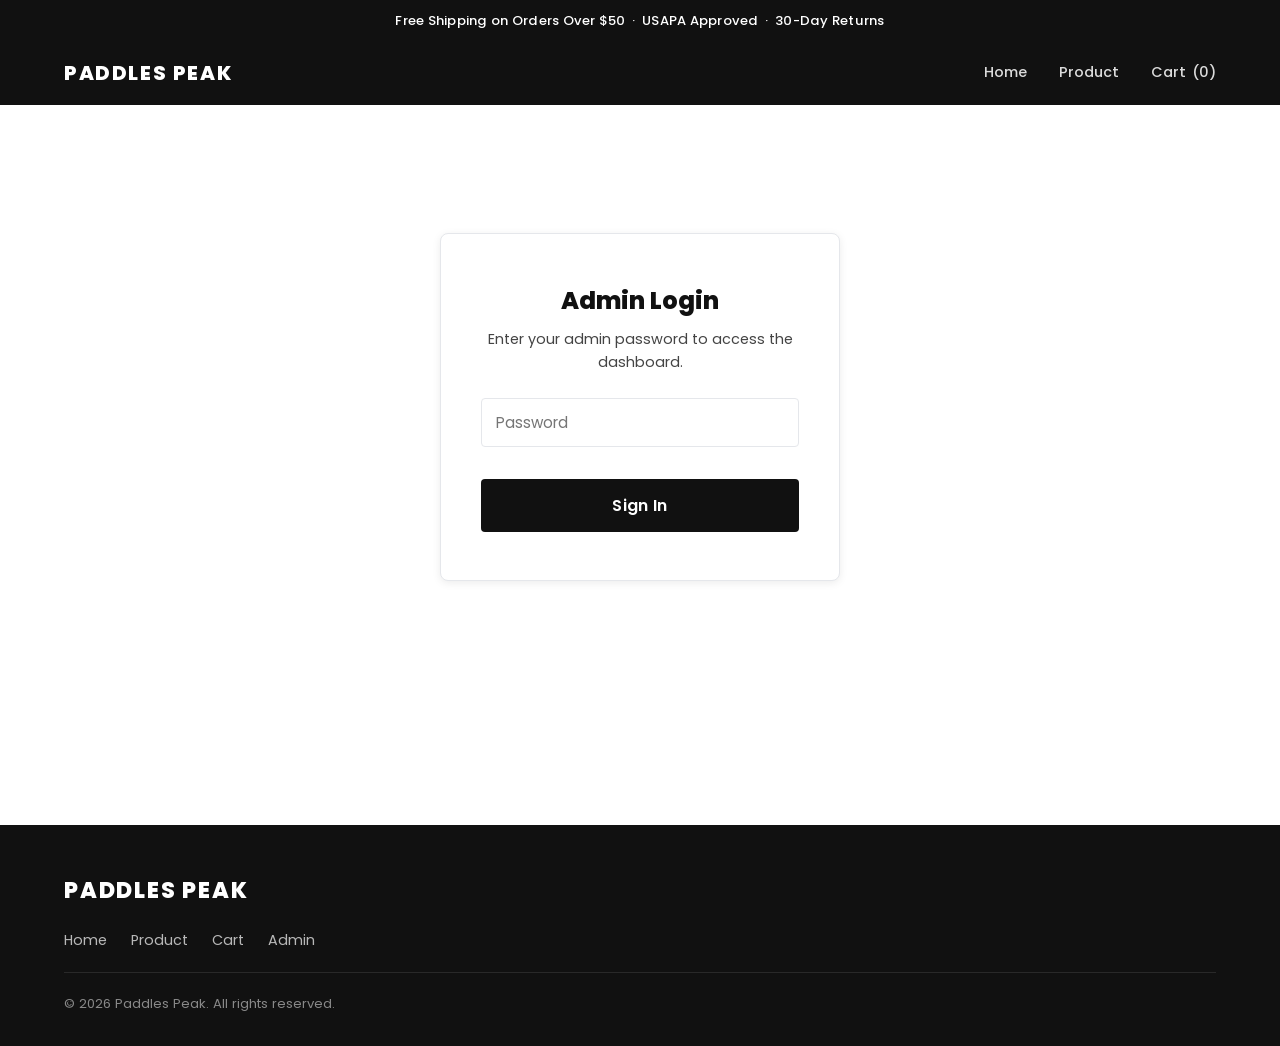
==== commit 96d9e98a: "Complete ground-up rebuild: Shopify-style white e-commerce site for The Base Camp Bundle Agent-Logs-" ====
--- a/admin.html
+++ b/admin.html
@@ -6,99 +6,137 @@
   <title>Admin — Paddles Peak</title>
   <link rel="stylesheet" href="css/styles.css">
 </head>
-<body>
+<body data-page="admin">
 
-<!-- LOGIN GATE -->
-<div class="admin-gate" id="admin-gate">
-  <div class="admin-login-box">
-    <div style="font-size:2.5rem;margin-bottom:0.75rem;">🏔️</div>
-    <h2>Paddles Peak Admin</h2>
-    <p>Enter the admin password to access the dashboard.</p>
-    <div class="admin-login-error" id="admin-login-error"></div>
-    <div class="form-group" style="text-align:left;">
-      <label for="admin-password">Password</label>
-      <input type="password" id="admin-password" placeholder="Enter password" style="width:100%;">
+  <!-- Announcement Bar -->
+  <div class="announcement-bar">
+    Free Shipping on Orders Over $50 &nbsp;·&nbsp; USAPA Approved &nbsp;·&nbsp; 30-Day Returns
+  </div>
+
+  <!-- Navbar -->
+  <nav class="navbar">
+    <div class="nav-inner">
+      <a href="index.html" class="nav-logo">PADDLES PEAK</a>
+      <div class="nav-links">
+        <a href="index.html">Home</a>
+        <a href="product.html">Product</a>
+        <a href="cart.html" class="nav-cart">Cart <span class="cart-count">(0)</span></a>
+      </div>
+      <button class="hamburger" id="hamburger" aria-label="Menu">
+        <span></span><span></span><span></span>
+      </button>
     </div>
-    <button class="btn btn-primary btn-full" id="admin-login-btn" style="margin-top:0.5rem;">Sign In</button>
+  </nav>
+  <div class="mobile-menu" id="mobile-menu">
+    <a href="index.html">Home</a>
+    <a href="product.html">Product</a>
+    <a href="cart.html">Cart <span class="cart-count">(0)</span></a>
   </div>
-</div>
 
-<!-- DASHBOARD -->
-<div id="admin-dashboard" style="display:none;">
-  <div class="admin-header">
-    <div class="admin-header-inner">
-      <div class="admin-logo">PADDLES <span>PEAK</span> <span style="font-size:0.8rem;font-weight:400;opacity:0.6;margin-left:0.5rem;">Admin Dashboard</span></div>
-      <div class="admin-nav">
-        <a href="index.html">← View Site</a>
-        <button class="btn btn-outline-light" id="admin-signout-btn" style="font-size:0.82rem;padding:0.4rem 1rem;">Sign Out</button>
+  <!-- Admin Login -->
+  <section class="admin-section">
+    <div class="container">
+
+      <div id="admin-login" class="admin-login">
+        <h2>Admin Login</h2>
+        <p>Enter your admin password to access the dashboard.</p>
+        <input type="password" id="admin-password" placeholder="Password" autocomplete="current-password">
+        <p class="error-msg" id="admin-error"></p>
+        <button class="btn-primary" id="admin-login-btn">Sign In</button>
+      </div>
+
+      <!-- Dashboard (hidden until authed) -->
+      <div id="admin-dashboard" style="display:none;">
+        <div class="admin-header">
+          <h1>Admin Dashboard</h1>
+          <button class="btn-secondary" onclick="sessionStorage.removeItem('ppAdmin');location.reload();" style="width:auto;">Sign Out</button>
+        </div>
+
+        <!-- Stats Row -->
+        <div class="stats-grid">
+          <div class="stat-card">
+            <div class="stat-label">Total Orders</div>
+            <div class="stat-value" id="stat-orders">0</div>
+          </div>
+          <div class="stat-card">
+            <div class="stat-label">Total Revenue</div>
+            <div class="stat-value" id="stat-revenue">$0.00</div>
+          </div>
+          <div class="stat-card">
+            <div class="stat-label">Units in Stock</div>
+            <div class="stat-value" id="stat-stock">23</div>
+          </div>
+          <div class="stat-card" id="stat-low-card">
+            <div class="stat-label">Stock Alert</div>
+            <div class="stat-value" id="stat-low">OK</div>
+          </div>
+        </div>
+
+        <!-- Inventory -->
+        <div class="admin-section-title">Inventory</div>
+        <table class="data-table" style="margin-bottom:40px;">
+          <thead>
+            <tr>
+              <th>Product</th>
+              <th>Price</th>
+              <th>Stock</th>
+              <th>Status</th>
+              <th>Action</th>
+            </tr>
+          </thead>
+          <tbody>
+            <tr>
+              <td><strong>The Base Camp Bundle</strong><br><small style="color:#888;">Summit Paddle + Carry Case</small></td>
+              <td><strong>$59.99</strong></td>
+              <td>
+                <input type="number" id="stock-input" class="stock-input" min="0" value="23">
+              </td>
+              <td><span class="badge badge-success" id="inv-badge">In Stock</span></td>
+              <td><button class="save-btn" id="save-stock-btn">Save</button></td>
+            </tr>
+          </tbody>
+        </table>
+
+        <!-- Orders -->
+        <div class="admin-section-title">Orders</div>
+        <table class="data-table">
+          <thead>
+            <tr>
+              <th>Order #</th>
+              <th>Date</th>
+              <th>Customer</th>
+              <th>Items</th>
+              <th>Total</th>
+              <th>Status</th>
+            </tr>
+          </thead>
+          <tbody id="orders-tbody">
+            <tr><td colspan="6" style="text-align:center;padding:32px;color:#888;">No orders yet</td></tr>
+          </tbody>
+        </table>
+      </div>
+
+    </div>
+  </section>
+
+  <!-- Footer -->
+  <footer class="footer">
+    <div class="footer-inner">
+      <div class="footer-logo">PADDLES PEAK</div>
+      <div class="footer-links">
+        <a href="index.html">Home</a>
+        <a href="product.html">Product</a>
+        <a href="cart.html">Cart</a>
+        <a href="admin.html">Admin</a>
+      </div>
+      <div class="footer-bottom">
+        <p>© 2026 Paddles Peak. All rights reserved.</p>
       </div>
     </div>
-  </div>
+  </footer>
 
-  <div class="container" style="padding-bottom:4rem;">
-    <!-- Stats -->
-    <div class="stats-grid">
-      <div class="stat-card">
-        <div class="stat-icon">📦</div>
-        <div class="stat-label">Total Orders</div>
-        <div class="stat-value" id="stat-orders">0</div>
-      </div>
-      <div class="stat-card">
-        <div class="stat-icon">💰</div>
-        <div class="stat-label">Total Revenue</div>
-        <div class="stat-value" id="stat-revenue">$0.00</div>
-      </div>
-      <div class="stat-card">
-        <div class="stat-icon">🏷️</div>
-        <div class="stat-label">Units in Stock</div>
-        <div class="stat-value" id="stat-stock">0</div>
-      </div>
-      <div class="stat-card">
-        <div class="stat-icon">⚠️</div>
-        <div class="stat-label">Low Stock Items</div>
-        <div class="stat-value" id="stat-lowstock">0</div>
-      </div>
-    </div>
-
-    <!-- Inventory Table -->
-    <div class="admin-section">
-      <h3>Inventory</h3>
-      <table class="admin-table">
-        <thead>
-          <tr>
-            <th>Product</th>
-            <th>Price</th>
-            <th>Stock</th>
-            <th>Rating</th>
-          </tr>
-        </thead>
-        <tbody id="inventory-tbody"></tbody>
-      </table>
-    </div>
-
-    <!-- Orders Table -->
-    <div class="admin-section">
-      <h3>Orders</h3>
-      <table class="admin-table">
-        <thead>
-          <tr>
-            <th>Order ID</th>
-            <th>Date</th>
-            <th>Customer</th>
-            <th>Items</th>
-            <th>Total</th>
-            <th>Status</th>
-          </tr>
-        </thead>
-        <tbody id="orders-tbody"></tbody>
-      </table>
-    </div>
-  </div>
-</div>
-
-<script src="js/products.js"></script>
-<script src="js/cart.js"></script>
-<script src="js/orders.js"></script>
-<script src="js/main.js"></script>
+  <script src="js/product-data.js"></script>
+  <script src="js/cart.js"></script>
+  <script src="js/main.js"></script>
 </body>
 </html>
--- a/css/styles.css
+++ b/css/styles.css
@@ -1,1023 +1,1093 @@
 /* =============================================
-   styles.css — Paddles Peak (Clean White E-Commerce)
+   styles.css — Paddles Peak
+   Shopify-style, Selkirk/Hudef inspired
    ============================================= */
 
-@import url('https://fonts.googleapis.com/css2?family=Poppins:wght@300;400;500;600;700;800&display=swap');
+@import url('https://fonts.googleapis.com/css2?family=Poppins:wght@300;400;500;600;700;800;900&display=swap');
 
 :root {
-  --bg-white: #ffffff;
-  --bg-light: #f8f9fa;
-  --bg-dark: #0d1b2a;
-  --bg-card: #ffffff;
+  --font: 'Poppins', sans-serif;
+  --bg: #FFFFFF;
+  --bg-light: #F8F9FA;
+  --black: #111111;
+  --text: #444444;
+  --border: #E5E7EB;
   --accent: #2dd4bf;
-  --accent-dark: #0f9d8b;
-  --text-dark: #1a1a2e;
-  --text-mid: #4a5568;
-  --text-light: #718096;
-  --border: #e2e8f0;
+  --radius: 4px;
   --shadow: 0 2px 8px rgba(0,0,0,0.08);
-  --shadow-hover: 0 8px 24px rgba(0,0,0,0.14);
-  --success: #10b981;
-  --warning: #f59e0b;
-  --danger: #ef4444;
-  --radius: 12px;
-  --radius-sm: 6px;
-  --nav-height: 68px;
+  --shadow-md: 0 4px 16px rgba(0,0,0,0.12);
+  --nav-height: 64px;
 }
 
 /* ── Reset ── */
 *, *::before, *::after { box-sizing: border-box; margin: 0; padding: 0; }
 html { scroll-behavior: smooth; font-size: 16px; }
-body { font-family: 'Poppins', sans-serif; background: var(--bg-white); color: var(--text-dark); line-height: 1.6; }
+body {
+  font-family: var(--font);
+  background: var(--bg);
+  color: var(--text);
+  line-height: 1.6;
+}
 img { max-width: 100%; display: block; }
 a { text-decoration: none; color: inherit; }
 ul, ol { list-style: none; }
-button { cursor: pointer; border: none; font-family: 'Poppins', sans-serif; }
-input, select, textarea { font-family: 'Poppins', sans-serif; }
-
-/* ── Layout ── */
-.container { max-width: 1200px; margin: 0 auto; padding: 0 1.5rem; }
-.section { padding: 5rem 0; }
-.section-light { background: var(--bg-light); }
-.section-white { background: var(--bg-white); }
-.section-dark { background: var(--bg-dark); }
-.section-accent { background: var(--accent); }
-
-.section-header { text-align: center; margin-bottom: 3rem; }
-.section-header h2 { font-size: 2rem; font-weight: 700; color: var(--text-dark); margin-bottom: 0.5rem; }
-.section-header .section-tag { font-size: 0.8rem; font-weight: 600; text-transform: uppercase; letter-spacing: 0.1em; color: var(--accent-dark); margin-bottom: 0.5rem; display: block; }
-.section-header p { font-size: 1.05rem; color: var(--text-mid); max-width: 540px; margin: 0 auto; }
-
-/* ── Typography ── */
-h1, h2, h3, h4, h5 { font-weight: 700; line-height: 1.2; }
-
-/* ── Buttons ── */
-.btn {
-  display: inline-block;
-  padding: 0.75rem 1.75rem;
-  border-radius: var(--radius-sm);
-  font-size: 0.95rem;
-  font-weight: 600;
-  transition: all 0.2s ease;
-  cursor: pointer;
-  border: 2px solid transparent;
-}
-.btn-primary {
-  background: var(--accent);
-  color: #fff;
-  border-color: var(--accent);
-}
-.btn-primary:hover {
-  background: var(--accent-dark);
-  border-color: var(--accent-dark);
-  color: #fff;
-  transform: translateY(-1px);
-  box-shadow: 0 4px 12px rgba(45,212,191,0.35);
-}
-.btn-outline {
-  background: transparent;
-  color: var(--text-dark);
-  border-color: var(--border);
-}
-.btn-outline:hover { border-color: var(--accent); color: var(--accent); }
-.btn-outline-light {
-  background: transparent;
-  color: #fff;
-  border: 2px solid rgba(255,255,255,0.7);
-}
-.btn-outline-light:hover { background: rgba(255,255,255,0.15); color: #fff; }
-.btn-white {
-  background: #fff;
-  color: var(--text-dark);
-  border-color: #fff;
-}
-.btn-white:hover { background: var(--bg-light); }
-.btn-lg { padding: 1rem 2.5rem; font-size: 1.05rem; }
-.btn-full { width: 100%; text-align: center; }
-
-/* ── NAVBAR ── */
+button { cursor: pointer; border: none; font-family: var(--font); }
+input, select, textarea { font-family: var(--font); }
+
+/* ── Announcement Bar ── */
+.announcement-bar {
+  background: var(--black);
+  color: #fff;
+  text-align: center;
+  padding: 10px 16px;
+  font-size: 0.82rem;
+  font-weight: 500;
+  letter-spacing: 0.02em;
+  z-index: 1000;
+}
+
+/* ── Navbar ── */
 .navbar {
+  background: var(--black);
+  height: var(--nav-height);
   position: sticky;
   top: 0;
   z-index: 999;
-  background: #ffffff;
-  box-shadow: 0 1px 3px rgba(0,0,0,0.1);
-  height: var(--nav-height);
-  display: flex;
-  align-items: center;
-}
-.nav-container {
-  display: flex;
-  align-items: center;
-  justify-content: space-between;
+  display: flex;
+  align-items: center;
+}
+.nav-inner {
   max-width: 1200px;
   margin: 0 auto;
-  padding: 0 1.5rem;
   width: 100%;
+  padding: 0 24px;
+  display: flex;
+  align-items: center;
+  justify-content: space-between;
 }
 .nav-logo {
-  font-size: 1.3rem;
-  font-weight: 800;
-  color: var(--text-dark);
-  letter-spacing: -0.02em;
-  text-decoration: none;
-}
-.nav-logo .logo-peak { color: var(--accent); }
+  font-size: 1.25rem;
+  font-weight: 800;
+  color: #fff;
+  letter-spacing: 0.08em;
+  text-transform: uppercase;
+}
 .nav-links {
   display: flex;
-  gap: 2rem;
-  align-items: center;
+  align-items: center;
+  gap: 32px;
 }
 .nav-links a {
+  color: #fff;
   font-size: 0.9rem;
   font-weight: 500;
-  color: var(--text-mid);
-  text-decoration: none;
-  transition: color 0.2s;
-}
-.nav-links a:hover { color: var(--accent); }
-.nav-right { display: flex; align-items: center; gap: 0.75rem; }
-.nav-cart-link {
-  position: relative;
-  display: flex;
-  align-items: center;
-  font-size: 1.3rem;
-  color: var(--text-dark);
-  text-decoration: none;
-  padding: 0.35rem 0.5rem;
-}
-.nav-cart-link:hover { color: var(--accent); }
-.cart-badge {
-  position: absolute;
-  top: -4px;
-  right: -6px;
-  background: var(--accent);
-  color: #fff;
-  font-size: 0.65rem;
-  font-weight: 700;
-  min-width: 18px;
-  height: 18px;
-  border-radius: 99px;
-  display: inline-flex;
-  align-items: center;
-  justify-content: center;
-  padding: 0 4px;
-}
-.nav-toggle {
+  opacity: 0.85;
+  transition: opacity 0.2s;
+}
+.nav-links a:hover { opacity: 1; }
+.nav-cart {
+  color: #fff;
+  font-size: 0.9rem;
+  font-weight: 600;
+  display: flex;
+  align-items: center;
+  gap: 6px;
+}
+.hamburger {
   display: none;
+  flex-direction: column;
+  gap: 5px;
+  cursor: pointer;
+  padding: 4px;
+}
+.hamburger span {
+  display: block;
+  width: 22px;
+  height: 2px;
+  background: #fff;
+  border-radius: 2px;
+  transition: all 0.3s;
+}
+.mobile-menu {
+  display: none;
+  position: fixed;
+  top: calc(var(--nav-height) + 38px);
+  left: 0;
+  right: 0;
+  background: var(--black);
+  z-index: 998;
+  padding: 24px;
+  flex-direction: column;
+  gap: 20px;
+}
+.mobile-menu.open { display: flex; }
+.mobile-menu a {
+  color: #fff;
+  font-size: 1rem;
+  font-weight: 500;
+  padding: 8px 0;
+  border-bottom: 1px solid #333;
+}
+
+/* ── Buttons ── */
+.btn-primary {
+  background: var(--black);
+  color: #fff;
+  border: none;
+  padding: 14px 28px;
+  font-family: var(--font);
+  font-weight: 600;
+  font-size: 1rem;
+  border-radius: var(--radius);
+  cursor: pointer;
+  width: 100%;
+  letter-spacing: 0.02em;
+  transition: background 0.2s;
+  display: block;
+  text-align: center;
+}
+.btn-primary:hover { background: #333; }
+.btn-secondary {
   background: transparent;
-  border: none;
-  font-size: 1.4rem;
-  color: var(--text-dark);
+  color: var(--black);
+  border: 2px solid var(--black);
+  padding: 12px 28px;
+  font-family: var(--font);
+  font-weight: 600;
+  font-size: 0.95rem;
+  border-radius: var(--radius);
   cursor: pointer;
-}
-
-/* ── HERO ── */
+  transition: all 0.2s;
+  display: inline-block;
+  text-align: center;
+}
+.btn-secondary:hover { background: var(--black); color: #fff; }
+
+/* ── Container ── */
+.container {
+  max-width: 1200px;
+  margin: 0 auto;
+  padding: 0 24px;
+}
+
+/* ── Hero Section ── */
 .hero {
-  background: var(--bg-dark);
-  min-height: calc(100vh - var(--nav-height));
-  position: relative;
+  background: var(--bg-light);
+  min-height: 600px;
+  display: grid;
+  grid-template-columns: 1fr 1fr;
+  align-items: stretch;
+}
+.hero-image {
   overflow: hidden;
-  display: flex;
-  align-items: center;
-}
-.hero-bg {
-  position: absolute;
-  inset: 0;
-  z-index: 0;
-}
-.hero-svg {
+  min-height: 500px;
+}
+.hero-image img {
   width: 100%;
   height: 100%;
   object-fit: cover;
 }
-.hero-gradient {
-  position: absolute;
-  inset: 0;
-  background: linear-gradient(to right, rgba(13,27,42,0.85) 40%, rgba(13,27,42,0.2) 100%);
-}
 .hero-content {
-  position: relative;
-  z-index: 1;
+  padding: 64px 56px;
+  display: flex;
+  flex-direction: column;
+  justify-content: center;
+  gap: 20px;
+}
+.hero-label {
+  font-size: 0.78rem;
+  font-weight: 700;
+  letter-spacing: 0.15em;
+  text-transform: uppercase;
+  color: var(--text);
+}
+.hero-headline {
+  font-size: 2.8rem;
+  font-weight: 800;
+  color: var(--black);
+  line-height: 1.15;
+}
+.hero-sub {
+  font-size: 1rem;
+  color: var(--text);
+  line-height: 1.7;
+}
+.hero-price {
+  font-size: 2.2rem;
+  font-weight: 800;
+  color: var(--black);
+}
+.hero-trust {
+  display: flex;
+  flex-wrap: wrap;
+  gap: 10px;
+  margin-top: 4px;
+}
+.trust-badge {
+  display: flex;
+  align-items: center;
+  gap: 6px;
+  font-size: 0.8rem;
+  font-weight: 600;
+  color: var(--text);
+}
+.trust-badge .check {
+  color: var(--accent);
+  font-weight: 700;
+}
+
+/* ── Social Proof Strip ── */
+.proof-strip {
+  background: var(--bg-light);
+  border-top: 1px solid var(--border);
+  border-bottom: 1px solid var(--border);
+  padding: 20px 24px;
+  text-align: center;
+}
+.proof-pills {
+  display: flex;
+  justify-content: center;
+  align-items: center;
+  gap: 32px;
+  flex-wrap: wrap;
+}
+.proof-pill {
+  font-size: 0.9rem;
+  font-weight: 600;
+  color: var(--black);
+}
+.proof-pill .stars { color: var(--accent); }
+.proof-divider {
+  color: var(--border);
+  font-size: 1.2rem;
+}
+
+/* ── Section Titles ── */
+.section-title {
+  font-size: 2rem;
+  font-weight: 800;
+  color: var(--black);
+  line-height: 1.2;
+}
+.section-sub {
+  font-size: 1rem;
+  color: var(--text);
+  margin-top: 8px;
+}
+
+/* ── Product Detail Section ── */
+.product-section {
+  background: var(--bg);
+  padding: 80px 0;
+}
+.product-layout {
+  display: grid;
+  grid-template-columns: 1fr 1fr;
+  gap: 64px;
+  align-items: start;
+}
+.gallery-main {
+  background: var(--bg-light);
+  border-radius: 8px;
+  overflow: hidden;
+  aspect-ratio: 1 / 1;
+  display: flex;
+  align-items: center;
+  justify-content: center;
+}
+.product-img {
+  width: 100%;
+  height: 100%;
+  object-fit: contain;
+  background: var(--bg-light);
+  border-radius: 8px;
+}
+.gallery-thumbs {
+  display: flex;
+  gap: 12px;
+  margin-top: 16px;
+}
+.thumb {
+  width: 80px;
+  height: 80px;
+  background: var(--bg-light);
+  border-radius: 6px;
+  overflow: hidden;
+  cursor: pointer;
+  border: 2px solid transparent;
+  transition: border-color 0.2s;
+  flex-shrink: 0;
+}
+.thumb.active { border-color: var(--black); }
+.thumb img {
+  width: 100%;
+  height: 100%;
+  object-fit: contain;
+}
+.product-info {
+  display: flex;
+  flex-direction: column;
+  gap: 20px;
+}
+.product-info h2 {
+  font-size: 1.8rem;
+  font-weight: 800;
+  color: var(--black);
+}
+.product-info .price {
+  font-size: 2rem;
+  font-weight: 800;
+  color: var(--black);
+}
+.includes-title {
+  font-size: 0.85rem;
+  font-weight: 700;
+  text-transform: uppercase;
+  letter-spacing: 0.08em;
+  color: var(--black);
+  margin-bottom: 10px;
+}
+.includes-list {
+  display: flex;
+  flex-direction: column;
+  gap: 12px;
+}
+.includes-item {
+  display: flex;
+  gap: 10px;
+  align-items: flex-start;
+}
+.includes-item .check {
+  color: var(--accent);
+  font-weight: 700;
+  font-size: 1rem;
+  margin-top: 2px;
+  flex-shrink: 0;
+}
+.includes-item-text strong {
+  font-weight: 700;
+  color: var(--black);
+  font-size: 0.95rem;
+}
+.includes-item-text p {
+  font-size: 0.82rem;
+  color: var(--text);
+  margin-top: 2px;
+}
+
+/* ── Specs Table ── */
+.specs-table {
+  width: 100%;
+  border-collapse: collapse;
+  font-size: 0.875rem;
+}
+.specs-table tr {
+  border-bottom: 1px solid var(--border);
+}
+.specs-table td {
+  padding: 10px 8px;
+  color: var(--text);
+}
+.specs-table td:first-child {
+  font-weight: 600;
+  color: var(--black);
+  width: 45%;
+}
+
+/* ── Features Section ── */
+.features-section {
+  background: var(--bg-light);
+  padding: 80px 0;
+}
+.features-grid {
+  display: grid;
+  grid-template-columns: repeat(4, 1fr);
+  gap: 24px;
+  margin-top: 48px;
+}
+.feature-card {
+  background: var(--bg);
+  border-radius: 8px;
+  padding: 32px 24px;
+  text-align: center;
+  box-shadow: var(--shadow);
+}
+.feature-icon {
+  font-size: 2rem;
+  margin-bottom: 16px;
+}
+.feature-card h3 {
+  font-size: 1rem;
+  font-weight: 700;
+  color: var(--black);
+  margin-bottom: 8px;
+}
+.feature-card p {
+  font-size: 0.875rem;
+  color: var(--text);
+}
+
+/* ── Reviews Section ── */
+.reviews-section {
+  background: var(--bg-light);
+  padding: 80px 0;
+}
+.reviews-grid {
+  display: grid;
+  grid-template-columns: repeat(3, 1fr);
+  gap: 24px;
+  margin-top: 48px;
+}
+.review-card {
+  background: var(--bg);
+  border-radius: 8px;
+  padding: 28px;
+  box-shadow: var(--shadow);
+}
+.review-stars {
+  color: var(--accent);
+  font-size: 1rem;
+  margin-bottom: 12px;
+}
+.review-text {
+  font-size: 0.9rem;
+  color: var(--text);
+  line-height: 1.7;
+  margin-bottom: 16px;
+}
+.review-author {
+  font-size: 0.85rem;
+  font-weight: 700;
+  color: var(--black);
+}
+
+/* ── Footer ── */
+.footer {
+  background: var(--black);
+  color: #fff;
+  padding: 48px 0 32px;
+}
+.footer-inner {
   max-width: 1200px;
   margin: 0 auto;
-  padding: 4rem 1.5rem;
+  padding: 0 24px;
+}
+.footer-logo {
+  font-size: 1.4rem;
+  font-weight: 800;
+  letter-spacing: 0.08em;
+  margin-bottom: 20px;
+}
+.footer-links {
+  display: flex;
+  gap: 24px;
+  flex-wrap: wrap;
+  margin-bottom: 20px;
+}
+.footer-links a {
+  color: rgba(255,255,255,0.7);
+  font-size: 0.9rem;
+  transition: color 0.2s;
+}
+.footer-links a:hover { color: #fff; }
+.footer-bottom {
+  border-top: 1px solid rgba(255,255,255,0.1);
+  padding-top: 20px;
+  margin-top: 20px;
+  font-size: 0.82rem;
+  color: rgba(255,255,255,0.5);
+}
+
+/* ── Cart ── */
+.cart-section {
+  padding: 64px 0;
+  min-height: 60vh;
+}
+.cart-layout {
   display: grid;
-  grid-template-columns: 1fr 1fr;
-  gap: 3rem;
-  align-items: center;
+  grid-template-columns: 1fr 380px;
+  gap: 48px;
+  align-items: start;
+}
+.cart-table {
   width: 100%;
-}
-.hero-text { color: #fff; }
-.hero-eyebrow {
-  display: inline-block;
+  border-collapse: collapse;
+}
+.cart-table th {
+  text-align: left;
+  font-size: 0.78rem;
+  font-weight: 700;
+  text-transform: uppercase;
+  letter-spacing: 0.08em;
+  color: var(--text);
+  padding: 12px 8px;
+  border-bottom: 2px solid var(--border);
+}
+.cart-table td {
+  padding: 20px 8px;
+  border-bottom: 1px solid var(--border);
+  vertical-align: middle;
+}
+.cart-item-img {
+  width: 80px;
+  height: 80px;
+  object-fit: contain;
+  background: var(--bg-light);
+  border-radius: 6px;
+}
+.cart-item-name {
+  font-weight: 700;
+  color: var(--black);
+  font-size: 0.95rem;
+}
+.cart-item-sub {
   font-size: 0.8rem;
-  font-weight: 600;
-  text-transform: uppercase;
-  letter-spacing: 0.12em;
-  color: var(--accent);
-  margin-bottom: 1rem;
-}
-.hero-text h1 {
-  font-size: clamp(2.2rem, 5vw, 3.4rem);
-  font-weight: 800;
-  line-height: 1.1;
-  margin-bottom: 1.25rem;
-  color: #fff;
-}
-.hero-text p {
-  font-size: 1.1rem;
-  color: rgba(255,255,255,0.8);
-  margin-bottom: 2rem;
-  max-width: 480px;
-}
-.hero-btns { display: flex; gap: 1rem; flex-wrap: wrap; }
-.hero-img-wrap { display: flex; justify-content: center; align-items: center; }
-.hero-img {
-  max-height: 420px;
-  width: auto;
-  filter: drop-shadow(0 0 40px rgba(45,212,191,0.4));
-  animation: heroFloat 4s ease-in-out infinite;
-}
-@keyframes heroFloat {
-  0%, 100% { transform: translateY(0); }
-  50% { transform: translateY(-12px); }
-}
-
-/* ── SOCIAL PROOF BAR ── */
-.proof-bar {
-  background: var(--bg-light);
-  border-top: 1px solid var(--border);
-  border-bottom: 1px solid var(--border);
-  padding: 1.25rem 0;
-}
-.proof-bar-inner {
-  display: flex;
-  justify-content: center;
-  align-items: center;
-  gap: 3rem;
-  flex-wrap: wrap;
-  max-width: 1200px;
-  margin: 0 auto;
-  padding: 0 1.5rem;
-}
-.proof-item {
-  display: flex;
-  align-items: center;
-  gap: 0.5rem;
-  font-size: 0.9rem;
-  font-weight: 500;
-  color: var(--text-mid);
-}
-.proof-item .proof-icon { font-size: 1.1rem; }
-.proof-item strong { color: var(--text-dark); }
-
-/* ── PRODUCT CARDS ── */
-.products-grid {
-  display: grid;
-  grid-template-columns: repeat(auto-fill, minmax(280px, 1fr));
-  gap: 1.75rem;
-}
-.product-card {
-  background: var(--bg-card);
-  border-radius: var(--radius);
-  box-shadow: var(--shadow);
-  overflow: hidden;
-  position: relative;
-  transition: transform 0.2s ease, box-shadow 0.2s ease;
-  display: flex;
-  flex-direction: column;
-}
-.product-card:hover {
-  transform: translateY(-4px);
-  box-shadow: var(--shadow-hover);
-}
-.product-badge {
-  position: absolute;
-  top: 0.75rem;
-  right: 0.75rem;
-  z-index: 2;
-  background: var(--accent);
-  color: #fff;
-  font-size: 0.7rem;
-  font-weight: 700;
-  text-transform: uppercase;
-  letter-spacing: 0.06em;
-  padding: 0.3rem 0.65rem;
-  border-radius: 99px;
-}
-.product-card-img-link { display: block; }
-.product-card-img-wrap {
-  background: var(--bg-light);
-  display: flex;
-  align-items: center;
-  justify-content: center;
-  padding: 1.5rem;
-  height: 220px;
-}
-.product-card-img {
-  max-height: 170px;
-  width: auto;
-  max-width: 100%;
-  object-fit: contain;
-  transition: transform 0.3s ease;
-}
-.product-card:hover .product-card-img { transform: scale(1.04); }
-.product-card-body {
-  padding: 1.25rem 1.25rem 1.5rem;
-  display: flex;
-  flex-direction: column;
-  flex: 1;
-}
-.product-card-name {
-  font-size: 1rem;
-  font-weight: 700;
-  margin-bottom: 0.35rem;
-  color: var(--text-dark);
-}
-.product-card-name a { color: var(--text-dark); text-decoration: none; }
-.product-card-name a:hover { color: var(--accent); }
-.product-card-desc {
-  font-size: 0.82rem;
-  color: var(--text-light);
-  margin-bottom: 0.75rem;
-  line-height: 1.4;
-}
-.product-card-rating {
-  display: flex;
-  align-items: center;
-  gap: 0.3rem;
-  margin-bottom: 1rem;
-  font-size: 0.85rem;
-}
-.star { color: #fbbf24; }
-.star.empty { color: #d1d5db; }
-.star.half { color: #fbbf24; }
-.rating-count { color: var(--text-light); font-size: 0.8rem; }
-.product-card-footer {
-  display: flex;
-  align-items: center;
-  justify-content: space-between;
-  gap: 0.75rem;
-  margin-top: auto;
-  flex-wrap: wrap;
-}
-.product-card-price {
-  font-size: 1.3rem;
-  font-weight: 700;
-  color: var(--text-dark);
-}
-.btn-add-cart {
-  background: var(--accent);
-  color: #fff;
-  padding: 0.6rem 1.2rem;
-  border-radius: var(--radius-sm);
-  font-size: 0.85rem;
-  font-weight: 600;
-  border: none;
-  cursor: pointer;
-  transition: all 0.2s;
-  flex: 1;
-  text-align: center;
-}
-.btn-add-cart:hover { background: var(--accent-dark); transform: translateY(-1px); }
-
-/* ── FEATURES SECTION ── */
-.features-grid {
-  display: grid;
-  grid-template-columns: repeat(auto-fill, minmax(220px, 1fr));
-  gap: 1.5rem;
-}
-.feature-card {
-  background: var(--bg-white);
+  color: var(--text);
+  margin-top: 4px;
+}
+.qty-control {
+  display: flex;
+  align-items: center;
+  gap: 0;
   border: 1px solid var(--border);
   border-radius: var(--radius);
-  padding: 1.75rem 1.5rem;
+  overflow: hidden;
+  width: fit-content;
+}
+.qty-btn {
+  width: 32px;
+  height: 32px;
+  background: var(--bg-light);
+  border: none;
+  font-size: 1rem;
+  cursor: pointer;
+  display: flex;
+  align-items: center;
+  justify-content: center;
+  transition: background 0.15s;
+  font-weight: 600;
+}
+.qty-btn:hover { background: var(--border); }
+.qty-num {
+  width: 36px;
   text-align: center;
-  transition: box-shadow 0.2s, transform 0.2s;
-}
-.feature-card:hover { box-shadow: var(--shadow-hover); transform: translateY(-3px); }
-.feature-icon { font-size: 2.2rem; margin-bottom: 0.75rem; }
-.feature-card h3 { font-size: 1rem; font-weight: 700; margin-bottom: 0.4rem; color: var(--text-dark); }
-.feature-card p { font-size: 0.87rem; color: var(--text-mid); line-height: 1.5; }
-
-/* ── TESTIMONIALS ── */
-.testimonials-grid {
-  display: grid;
-  grid-template-columns: repeat(auto-fill, minmax(280px, 1fr));
-  gap: 1.5rem;
-}
-.testimonial-card {
-  background: var(--bg-white);
-  border: 1px solid var(--border);
-  border-radius: var(--radius);
-  padding: 2rem 1.75rem;
-  box-shadow: var(--shadow);
-}
-.testimonial-stars { margin-bottom: 0.75rem; font-size: 0.95rem; }
-.testimonial-text {
-  font-size: 0.95rem;
-  color: var(--text-mid);
-  line-height: 1.65;
-  margin-bottom: 1rem;
-  font-style: italic;
-}
-.testimonial-author { font-size: 0.85rem; font-weight: 600; color: var(--text-dark); }
-.testimonial-verified { font-size: 0.75rem; color: var(--success); font-weight: 500; margin-top: 0.2rem; }
-
-/* ── BUNDLE SECTION ── */
-.bundle-section { background: var(--accent); padding: 5rem 0; }
-.bundle-inner {
-  display: grid;
-  grid-template-columns: 1fr 1fr;
-  gap: 3rem;
-  align-items: center;
-  max-width: 1200px;
-  margin: 0 auto;
-  padding: 0 1.5rem;
-}
-.bundle-img {
-  width: 100%;
-  max-width: 420px;
-  border-radius: var(--radius);
-  box-shadow: 0 12px 40px rgba(0,0,0,0.2);
-}
-.bundle-text { color: #fff; }
-.bundle-text h2 { font-size: 2rem; font-weight: 800; margin-bottom: 0.75rem; }
-.bundle-price { font-size: 3rem; font-weight: 800; margin: 0.75rem 0; }
-.bundle-includes { font-size: 1rem; opacity: 0.9; margin-bottom: 1.5rem; }
-
-/* ── FOOTER ── */
-.footer {
-  background: var(--bg-dark);
-  color: rgba(255,255,255,0.7);
-  padding: 4rem 0 2rem;
-}
-.footer-inner {
-  display: grid;
-  grid-template-columns: 2fr 1fr 1fr;
-  gap: 3rem;
-  max-width: 1200px;
-  margin: 0 auto;
-  padding: 0 1.5rem;
-}
-.footer-logo { font-size: 1.3rem; font-weight: 800; color: #fff; margin-bottom: 0.75rem; }
-.footer-logo .logo-peak { color: var(--accent); }
-.footer-tagline { font-size: 0.87rem; color: rgba(255,255,255,0.55); margin-bottom: 1.5rem; }
-.footer-social { display: flex; gap: 0.75rem; flex-wrap: wrap; }
-.footer-social a {
-  font-size: 0.8rem;
-  color: rgba(255,255,255,0.6);
-  background: rgba(255,255,255,0.08);
-  padding: 0.4rem 0.75rem;
-  border-radius: var(--radius-sm);
-  text-decoration: none;
-  transition: all 0.2s;
-}
-.footer-social a:hover { background: var(--accent); color: #fff; }
-.footer-col h4 { font-size: 0.85rem; font-weight: 700; color: #fff; text-transform: uppercase; letter-spacing: 0.08em; margin-bottom: 1rem; }
-.footer-col ul { display: flex; flex-direction: column; gap: 0.5rem; }
-.footer-col ul li a { font-size: 0.87rem; color: rgba(255,255,255,0.6); text-decoration: none; transition: color 0.2s; }
-.footer-col ul li a:hover { color: var(--accent); }
-.footer-bottom {
-  border-top: 1px solid rgba(255,255,255,0.1);
-  margin-top: 3rem;
-  padding-top: 1.5rem;
-  text-align: center;
-  font-size: 0.8rem;
-  color: rgba(255,255,255,0.4);
-}
-
-/* ── SHOP PAGE ── */
-.shop-header {
-  background: var(--bg-light);
-  padding: 3rem 0 2.5rem;
-  border-bottom: 1px solid var(--border);
-}
-.shop-header h1 { font-size: 2rem; font-weight: 800; color: var(--text-dark); margin-bottom: 0.4rem; }
-.shop-header p { color: var(--text-mid); font-size: 1rem; }
-.shop-toolbar {
-  display: flex;
-  align-items: center;
-  justify-content: space-between;
-  flex-wrap: wrap;
-  gap: 1rem;
-  margin-bottom: 2rem;
-}
-.shop-count { font-size: 0.9rem; color: var(--text-light); }
-.sort-select {
-  padding: 0.55rem 1rem;
-  border: 1px solid var(--border);
-  border-radius: var(--radius-sm);
-  font-size: 0.9rem;
-  color: var(--text-dark);
-  background: #fff;
+  font-size: 0.9rem;
+  font-weight: 600;
+  color: var(--black);
+  border: none;
+  border-left: 1px solid var(--border);
+  border-right: 1px solid var(--border);
+  padding: 0;
+  line-height: 32px;
+}
+.remove-btn {
+  background: none;
+  border: none;
+  color: var(--text);
+  font-size: 0.85rem;
   cursor: pointer;
-  outline: none;
-}
-.sort-select:focus { border-color: var(--accent); }
-
-/* ── PRODUCT DETAIL PAGE ── */
-.breadcrumb {
-  font-size: 0.85rem;
-  color: var(--text-light);
-  margin-bottom: 2rem;
-}
-.breadcrumb a { color: var(--text-light); text-decoration: none; }
-.breadcrumb a:hover { color: var(--accent); }
-.breadcrumb span { margin: 0 0.4rem; }
-.product-detail-grid {
-  display: grid;
-  grid-template-columns: 1fr 1fr;
-  gap: 3.5rem;
-  align-items: start;
-}
-.product-gallery-main {
-  background: var(--bg-light);
-  border-radius: var(--radius);
-  display: flex;
-  align-items: center;
-  justify-content: center;
-  padding: 2rem;
-  min-height: 380px;
-  margin-bottom: 1rem;
-}
-#product-main-img {
-  max-height: 320px;
-  width: auto;
-  max-width: 100%;
-  object-fit: contain;
-}
-.product-thumbs {
-  display: flex;
-  gap: 0.75rem;
-  flex-wrap: wrap;
-}
-.product-thumb {
-  width: 76px;
-  height: 76px;
-  object-fit: contain;
-  border: 2px solid var(--border);
-  border-radius: var(--radius-sm);
-  cursor: pointer;
-  padding: 0.35rem;
-  background: var(--bg-light);
-  transition: border-color 0.2s;
-}
-.product-thumb.active, .product-thumb:hover { border-color: var(--accent); }
-.product-info h1 { font-size: 1.7rem; font-weight: 800; margin-bottom: 0.5rem; }
-.product-rating-row {
-  display: flex;
-  align-items: center;
-  gap: 0.5rem;
-  margin-bottom: 0.75rem;
-  font-size: 0.9rem;
-}
-.product-review-count { color: var(--text-light); }
-.product-price {
-  font-size: 2rem;
-  font-weight: 800;
-  color: var(--accent);
-  margin-bottom: 0.75rem;
-}
-.product-short-desc { font-size: 0.95rem; color: var(--text-mid); margin-bottom: 1.25rem; }
-.product-badge-pill {
-  display: inline-block;
-  background: var(--accent);
-  color: #fff;
-  font-size: 0.75rem;
-  font-weight: 700;
-  padding: 0.3rem 0.8rem;
-  border-radius: 99px;
-  margin-bottom: 1.25rem;
+  text-decoration: underline;
+  padding: 0;
+  font-family: var(--font);
+}
+.remove-btn:hover { color: #e53e3e; }
+.order-summary {
+  background: var(--bg-light);
+  border-radius: 8px;
+  padding: 28px;
+}
+.order-summary h3 {
+  font-size: 1rem;
+  font-weight: 700;
+  color: var(--black);
+  margin-bottom: 20px;
   text-transform: uppercase;
   letter-spacing: 0.05em;
 }
-.qty-row { display: flex; align-items: center; gap: 1rem; margin-bottom: 1.25rem; }
-.qty-selector {
-  display: flex;
-  align-items: center;
-  border: 1px solid var(--border);
-  border-radius: var(--radius-sm);
-  overflow: hidden;
-}
-.qty-selector button {
-  background: var(--bg-light);
+.summary-row {
+  display: flex;
+  justify-content: space-between;
+  font-size: 0.9rem;
+  color: var(--text);
+  margin-bottom: 12px;
+}
+.summary-row.total {
+  font-weight: 800;
+  font-size: 1.1rem;
+  color: var(--black);
+  border-top: 1px solid var(--border);
+  padding-top: 12px;
+  margin-top: 8px;
+}
+.free-ship {
+  color: var(--accent);
+  font-weight: 600;
+}
+.empty-cart {
+  text-align: center;
+  padding: 80px 0;
+}
+.empty-cart h2 {
+  font-size: 1.6rem;
+  font-weight: 800;
+  color: var(--black);
+  margin-bottom: 12px;
+}
+.empty-cart p { color: var(--text); margin-bottom: 28px; }
+.empty-cart .btn-primary { width: auto; display: inline-block; padding: 14px 40px; }
+
+/* ── Breadcrumb ── */
+.breadcrumb {
+  background: var(--bg-light);
+  padding: 12px 0;
+  border-bottom: 1px solid var(--border);
+}
+.breadcrumb a { color: var(--text); font-size: 0.85rem; }
+.breadcrumb span { color: var(--text); font-size: 0.85rem; }
+.breadcrumb .sep { margin: 0 8px; color: var(--border); }
+
+/* ── Product Page Tabs ── */
+.product-tabs-section {
+  padding: 64px 0;
+  background: var(--bg-light);
+}
+.tab-nav {
+  display: flex;
+  border-bottom: 2px solid var(--border);
+  margin-bottom: 32px;
+  gap: 0;
+}
+.tab-btn {
+  padding: 12px 28px;
+  background: none;
   border: none;
-  width: 38px;
-  height: 38px;
-  font-size: 1.1rem;
-  font-weight: 600;
+  font-family: var(--font);
+  font-size: 0.95rem;
+  font-weight: 600;
+  color: var(--text);
   cursor: pointer;
-  color: var(--text-dark);
-  transition: background 0.15s;
-}
-.qty-selector button:hover { background: var(--border); }
-.qty-selector span { width: 44px; text-align: center; font-weight: 600; font-size: 1rem; }
-.trust-signals {
-  display: flex;
-  flex-wrap: wrap;
-  gap: 0.75rem;
-  margin-top: 1.25rem;
-  padding-top: 1.25rem;
-  border-top: 1px solid var(--border);
-}
-.trust-item { font-size: 0.8rem; color: var(--text-mid); display: flex; align-items: center; gap: 0.35rem; }
-.trust-item .trust-icon { color: var(--accent); }
-
-/* ── TABS ── */
-.tabs { margin-top: 3rem; }
-.tab-header {
-  display: flex;
-  border-bottom: 2px solid var(--border);
-  gap: 0;
-  margin-bottom: 1.5rem;
-}
-.tab-btn {
-  background: transparent;
-  border: none;
-  padding: 0.75rem 1.5rem;
-  font-size: 0.9rem;
-  font-weight: 600;
-  color: var(--text-light);
-  cursor: pointer;
-  border-bottom: 2px solid transparent;
+  border-bottom: 3px solid transparent;
   margin-bottom: -2px;
   transition: color 0.2s, border-color 0.2s;
 }
-.tab-btn.active { color: var(--accent); border-bottom-color: var(--accent); }
-.tab-btn:hover { color: var(--text-dark); }
-.tab-panel { display: none; }
-.tab-panel.active { display: block; }
-.tab-panel p { font-size: 0.95rem; color: var(--text-mid); line-height: 1.75; }
-
-/* ── SPECS TABLE ── */
-.specs-table { width: 100%; border-collapse: collapse; }
-.specs-table tr { border-bottom: 1px solid var(--border); }
-.specs-table th {
-  text-align: left;
-  padding: 0.7rem 1rem;
-  font-size: 0.87rem;
-  font-weight: 600;
-  color: var(--text-dark);
-  background: var(--bg-light);
-  width: 40%;
-}
-.specs-table td { padding: 0.7rem 1rem; font-size: 0.87rem; color: var(--text-mid); }
-
-/* ── REVIEWS ── */
-.review-summary {
-  display: flex;
-  align-items: center;
-  gap: 1rem;
-  margin-bottom: 2rem;
-  padding: 1.5rem;
-  background: var(--bg-light);
-  border-radius: var(--radius);
-}
-.review-score { font-size: 3rem; font-weight: 800; color: var(--text-dark); }
-.review-total { font-size: 0.87rem; color: var(--text-light); margin-top: 0.2rem; }
-.review-list { display: flex; flex-direction: column; gap: 1.25rem; }
-.review-item {
-  padding: 1.25rem;
-  border: 1px solid var(--border);
-  border-radius: var(--radius);
-}
-.review-stars { font-size: 0.9rem; margin-bottom: 0.5rem; }
-.review-text { font-size: 0.92rem; color: var(--text-mid); line-height: 1.6; margin-bottom: 0.5rem; font-style: italic; }
-.review-author { font-size: 0.82rem; font-weight: 600; color: var(--text-dark); }
-
-/* ── RELATED PRODUCTS ── */
-.related-section { padding: 4rem 0; background: var(--bg-light); }
-.related-section .section-header { margin-bottom: 2rem; }
-
-/* ── CART PAGE ── */
-.page-header {
-  background: var(--bg-light);
-  padding: 2.5rem 0;
-  border-bottom: 1px solid var(--border);
-}
-.page-header h1 { font-size: 1.75rem; font-weight: 800; }
-.cart-layout {
+.tab-btn.active {
+  color: var(--black);
+  border-bottom-color: var(--black);
+}
+.tab-pane { display: none; }
+.tab-pane.active { display: block; }
+
+/* ── Checkout ── */
+.checkout-section {
+  padding: 64px 0;
+  min-height: 70vh;
+}
+.checkout-layout {
   display: grid;
-  grid-template-columns: 1fr 360px;
-  gap: 2rem;
+  grid-template-columns: 1fr 380px;
+  gap: 48px;
   align-items: start;
 }
-.cart-empty {
-  text-align: center;
-  padding: 5rem 2rem;
-  display: none;
-}
-.cart-empty .empty-icon { font-size: 4rem; margin-bottom: 1rem; }
-.cart-empty h3 { font-size: 1.3rem; font-weight: 700; margin-bottom: 0.5rem; }
-.cart-empty p { color: var(--text-mid); margin-bottom: 1.5rem; }
-.cart-table { width: 100%; border-collapse: collapse; }
-.cart-table th {
-  text-align: left;
-  padding: 0.75rem 1rem;
-  font-size: 0.8rem;
-  font-weight: 700;
-  text-transform: uppercase;
-  letter-spacing: 0.05em;
-  color: var(--text-light);
-  border-bottom: 2px solid var(--border);
-}
-.cart-row td { padding: 1rem; border-bottom: 1px solid var(--border); vertical-align: middle; }
-.cart-item-img { width: 72px; height: 72px; object-fit: contain; background: var(--bg-light); border-radius: var(--radius-sm); padding: 0.35rem; }
-.cart-item-name { font-weight: 600; font-size: 0.95rem; margin-bottom: 0.25rem; }
-.cart-item-desc { font-size: 0.8rem; color: var(--text-light); }
-.qty-control { display: flex; align-items: center; gap: 0; border: 1px solid var(--border); border-radius: var(--radius-sm); width: fit-content; }
-.qty-btn { background: transparent; border: none; width: 32px; height: 32px; font-size: 1rem; cursor: pointer; color: var(--text-dark); }
-.qty-btn:hover { background: var(--bg-light); }
-.qty-val { width: 36px; text-align: center; font-weight: 600; font-size: 0.9rem; }
-.cart-remove-btn { background: transparent; border: none; color: var(--text-light); font-size: 1.3rem; cursor: pointer; padding: 0.25rem 0.5rem; }
-.cart-remove-btn:hover { color: var(--danger); }
-.cart-price-cell { font-weight: 600; font-size: 1rem; }
-.order-summary-box {
-  background: var(--bg-white);
-  border: 1px solid var(--border);
-  border-radius: var(--radius);
-  padding: 1.75rem;
-  position: sticky;
-  top: calc(var(--nav-height) + 1rem);
-}
-.order-summary-box h3 { font-size: 1.1rem; font-weight: 700; margin-bottom: 1.25rem; }
-.summary-row {
-  display: flex;
-  justify-content: space-between;
-  font-size: 0.9rem;
-  margin-bottom: 0.65rem;
-  color: var(--text-mid);
-}
-.summary-row.total {
-  font-size: 1.1rem;
-  font-weight: 700;
-  color: var(--text-dark);
-  border-top: 2px solid var(--border);
-  margin-top: 1rem;
-  padding-top: 1rem;
-  margin-bottom: 1.25rem;
-}
-.shipping-hint { font-size: 0.8rem; color: var(--text-light); margin-bottom: 0.75rem; display: none; }
-
-/* ── CHECKOUT PAGE ── */
-.checkout-steps {
-  display: flex;
-  justify-content: center;
+.checkout-progress {
+  display: flex;
+  align-items: center;
   gap: 0;
-  margin-bottom: 3rem;
-}
-.step-indicator {
-  display: flex;
-  align-items: center;
-  gap: 0.5rem;
-  font-size: 0.88rem;
-  font-weight: 600;
-  color: var(--text-light);
-  padding: 0.5rem 1rem;
-}
-.step-indicator .step-num {
+  margin-bottom: 40px;
+}
+.progress-step {
+  display: flex;
+  align-items: center;
+  gap: 8px;
+  font-size: 0.875rem;
+  font-weight: 600;
+  color: var(--text);
+}
+.progress-step.active { color: var(--black); }
+.progress-step.done { color: var(--accent); }
+.progress-num {
   width: 28px;
   height: 28px;
   border-radius: 50%;
+  background: var(--bg-light);
+  border: 2px solid var(--border);
+  display: flex;
+  align-items: center;
+  justify-content: center;
+  font-size: 0.78rem;
+  font-weight: 700;
+  flex-shrink: 0;
+}
+.progress-step.active .progress-num {
+  background: var(--black);
+  border-color: var(--black);
+  color: #fff;
+}
+.progress-step.done .progress-num {
+  background: var(--accent);
+  border-color: var(--accent);
+  color: #fff;
+}
+.progress-line {
+  flex: 1;
+  height: 2px;
   background: var(--border);
-  color: var(--text-light);
-  display: flex;
-  align-items: center;
-  justify-content: center;
-  font-size: 0.8rem;
-  font-weight: 700;
-  flex-shrink: 0;
-}
-.step-indicator.active .step-num { background: var(--accent); color: #fff; }
-.step-indicator.active { color: var(--text-dark); }
-.step-indicator.done .step-num { background: var(--success); color: #fff; }
-.step-connector { width: 3rem; height: 2px; background: var(--border); align-self: center; }
-.checkout-layout {
+  margin: 0 12px;
+}
+.checkout-form-card {
+  background: var(--bg);
+  border: 1px solid var(--border);
+  border-radius: 8px;
+  padding: 32px;
+}
+.checkout-form-card h2 {
+  font-size: 1.2rem;
+  font-weight: 700;
+  color: var(--black);
+  margin-bottom: 24px;
+}
+.form-row {
   display: grid;
-  grid-template-columns: 1fr 360px;
-  gap: 2rem;
-  align-items: start;
-}
-.checkout-form-box {
-  background: var(--bg-white);
+  grid-template-columns: 1fr 1fr;
+  gap: 16px;
+}
+.form-group {
+  margin-bottom: 20px;
+}
+.form-group label {
+  display: block;
+  font-size: 0.82rem;
+  font-weight: 600;
+  color: var(--black);
+  margin-bottom: 6px;
+  text-transform: uppercase;
+  letter-spacing: 0.05em;
+}
+.form-group input,
+.form-group select {
+  width: 100%;
+  padding: 12px 14px;
   border: 1px solid var(--border);
   border-radius: var(--radius);
-  padding: 2rem;
-}
-.checkout-form-box h2 { font-size: 1.2rem; font-weight: 700; margin-bottom: 1.5rem; }
-.form-row { display: grid; grid-template-columns: 1fr 1fr; gap: 1rem; margin-bottom: 1rem; }
-.form-group { margin-bottom: 1rem; }
-.form-group label { display: block; font-size: 0.85rem; font-weight: 600; color: var(--text-dark); margin-bottom: 0.4rem; }
-.form-group input, .form-group select {
+  font-size: 0.95rem;
+  color: var(--black);
+  background: var(--bg);
+  transition: border-color 0.2s;
+  outline: none;
+}
+.form-group input:focus,
+.form-group select:focus {
+  border-color: var(--black);
+}
+.checkout-step { display: none; }
+.checkout-step.active { display: block; }
+.confirmation-box {
+  text-align: center;
+  padding: 48px 32px;
+}
+.confirmation-box .big-check {
+  font-size: 4rem;
+  margin-bottom: 20px;
+}
+.confirmation-box h2 {
+  font-size: 2rem;
+  font-weight: 800;
+  color: var(--black);
+  margin-bottom: 12px;
+}
+.confirmation-box p { color: var(--text); margin-bottom: 8px; }
+.order-number {
+  font-size: 1.1rem;
+  font-weight: 700;
+  color: var(--black);
+  background: var(--bg-light);
+  padding: 10px 20px;
+  border-radius: var(--radius);
+  display: inline-block;
+  margin: 16px 0;
+}
+.checkout-summary {
+  background: var(--bg-light);
+  border-radius: 8px;
+  padding: 28px;
+  position: sticky;
+  top: calc(var(--nav-height) + 16px);
+}
+.checkout-summary h3 {
+  font-size: 0.9rem;
+  font-weight: 700;
+  text-transform: uppercase;
+  letter-spacing: 0.08em;
+  color: var(--black);
+  margin-bottom: 20px;
+}
+.checkout-item {
+  display: flex;
+  gap: 14px;
+  align-items: center;
+  margin-bottom: 20px;
+}
+.checkout-item img {
+  width: 64px;
+  height: 64px;
+  object-fit: contain;
+  background: var(--bg);
+  border-radius: 6px;
+}
+.checkout-item-name {
+  font-size: 0.9rem;
+  font-weight: 700;
+  color: var(--black);
+}
+.checkout-item-sub {
+  font-size: 0.78rem;
+  color: var(--text);
+  margin-top: 2px;
+}
+
+/* ── Admin ── */
+.admin-section {
+  padding: 48px 0;
+  min-height: 80vh;
+}
+.admin-header {
+  display: flex;
+  justify-content: space-between;
+  align-items: center;
+  margin-bottom: 36px;
+}
+.admin-header h1 {
+  font-size: 1.6rem;
+  font-weight: 800;
+  color: var(--black);
+}
+.stats-grid {
+  display: grid;
+  grid-template-columns: repeat(4, 1fr);
+  gap: 20px;
+  margin-bottom: 40px;
+}
+.stat-card {
+  background: var(--bg-light);
+  border-radius: 8px;
+  padding: 24px;
+  border: 1px solid var(--border);
+}
+.stat-label {
+  font-size: 0.78rem;
+  font-weight: 700;
+  text-transform: uppercase;
+  letter-spacing: 0.08em;
+  color: var(--text);
+  margin-bottom: 8px;
+}
+.stat-value {
+  font-size: 2rem;
+  font-weight: 800;
+  color: var(--black);
+}
+.stat-card.alert .stat-value { color: #e53e3e; }
+.admin-section-title {
+  font-size: 1.1rem;
+  font-weight: 700;
+  color: var(--black);
+  margin-bottom: 16px;
+  padding-bottom: 10px;
+  border-bottom: 2px solid var(--border);
+}
+.data-table {
   width: 100%;
-  padding: 0.65rem 0.9rem;
-  border: 1px solid var(--border);
-  border-radius: var(--radius-sm);
-  font-size: 0.9rem;
-  color: var(--text-dark);
-  background: #fff;
-  outline: none;
-  transition: border-color 0.2s;
-}
-.form-group input:focus, .form-group select:focus { border-color: var(--accent); }
-.form-actions { display: flex; gap: 1rem; margin-top: 1.5rem; flex-wrap: wrap; }
-.checkout-summary-box {
-  background: var(--bg-white);
+  border-collapse: collapse;
+  background: var(--bg);
+  border-radius: 8px;
+  overflow: hidden;
+  box-shadow: var(--shadow);
+  margin-bottom: 40px;
+  font-size: 0.875rem;
+}
+.data-table th {
+  background: var(--black);
+  color: #fff;
+  text-align: left;
+  padding: 12px 16px;
+  font-size: 0.78rem;
+  font-weight: 700;
+  text-transform: uppercase;
+  letter-spacing: 0.06em;
+}
+.data-table td {
+  padding: 14px 16px;
+  border-bottom: 1px solid var(--border);
+  color: var(--text);
+}
+.data-table tr:last-child td { border-bottom: none; }
+.data-table td strong { color: var(--black); font-weight: 600; }
+.badge {
+  display: inline-block;
+  padding: 3px 10px;
+  border-radius: 20px;
+  font-size: 0.75rem;
+  font-weight: 700;
+}
+.badge-danger { background: #fee2e2; color: #e53e3e; }
+.badge-success { background: #d1fae5; color: #059669; }
+.badge-warning { background: #fef3c7; color: #d97706; }
+.status-select {
   border: 1px solid var(--border);
   border-radius: var(--radius);
-  padding: 1.75rem;
-  position: sticky;
-  top: calc(var(--nav-height) + 1rem);
-}
-.checkout-summary-box h3 { font-size: 1rem; font-weight: 700; margin-bottom: 1.25rem; }
-.checkout-summary-row {
-  display: flex;
-  justify-content: space-between;
-  font-size: 0.88rem;
-  color: var(--text-mid);
-  padding: 0.5rem 0;
-  border-bottom: 1px solid var(--border);
-}
-.checkout-summary-divider { border-top: 2px solid var(--border); margin-top: 0.5rem; }
-.checkout-summary-total {
-  font-weight: 700;
-  color: var(--text-dark);
-  font-size: 1rem;
-  border-bottom: none;
-}
-
-/* ── CONFIRM STEP ── */
-.order-confirm {
-  text-align: center;
-  padding: 3rem 2rem;
-}
-.confirm-icon { font-size: 4rem; margin-bottom: 1rem; }
-.order-confirm h2 { font-size: 1.75rem; font-weight: 800; margin-bottom: 0.75rem; color: var(--success); }
-.order-confirm p { font-size: 1rem; color: var(--text-mid); margin-bottom: 0.5rem; }
-.confirm-order-id { font-size: 1rem; font-weight: 700; color: var(--text-dark); margin: 1rem 0; }
-
-/* ── ADMIN PAGE ── */
-.admin-gate {
-  min-height: 100vh;
-  display: flex;
-  align-items: center;
-  justify-content: center;
-  background: var(--bg-light);
-}
-.admin-login-box {
-  background: #fff;
+  padding: 6px 10px;
+  font-size: 0.82rem;
+  font-family: var(--font);
+  color: var(--black);
+  background: var(--bg);
+  cursor: pointer;
+}
+.stock-input {
+  width: 72px;
   border: 1px solid var(--border);
   border-radius: var(--radius);
-  padding: 3rem 2.5rem;
+  padding: 6px 10px;
+  font-size: 0.9rem;
+  font-family: var(--font);
+  text-align: center;
+}
+.save-btn {
+  background: var(--black);
+  color: #fff;
+  border: none;
+  padding: 7px 14px;
+  border-radius: var(--radius);
+  font-size: 0.8rem;
+  font-weight: 600;
+  cursor: pointer;
+  font-family: var(--font);
+  margin-left: 8px;
+}
+.save-btn:hover { background: #333; }
+.admin-login {
+  max-width: 400px;
+  margin: 80px auto;
+  text-align: center;
+  padding: 48px 40px;
+  background: var(--bg);
+  border: 1px solid var(--border);
+  border-radius: 8px;
+  box-shadow: var(--shadow);
+}
+.admin-login h2 {
+  font-size: 1.5rem;
+  font-weight: 800;
+  color: var(--black);
+  margin-bottom: 8px;
+}
+.admin-login p {
+  color: var(--text);
+  font-size: 0.9rem;
+  margin-bottom: 24px;
+}
+.admin-login input {
   width: 100%;
-  max-width: 400px;
-  text-align: center;
-  box-shadow: var(--shadow);
-}
-.admin-login-box h2 { font-size: 1.4rem; font-weight: 800; margin-bottom: 0.5rem; }
-.admin-login-box p { font-size: 0.9rem; color: var(--text-mid); margin-bottom: 1.75rem; }
-.admin-login-error { color: var(--danger); font-size: 0.85rem; margin-bottom: 0.75rem; display: none; }
-.admin-header {
-  background: var(--bg-dark);
-  padding: 1rem 0;
-  margin-bottom: 2.5rem;
-}
-.admin-header-inner {
-  display: flex;
-  align-items: center;
-  justify-content: space-between;
-  max-width: 1200px;
-  margin: 0 auto;
-  padding: 0 1.5rem;
-}
-.admin-logo { font-size: 1.1rem; font-weight: 800; color: #fff; }
-.admin-logo span { color: var(--accent); }
-.admin-nav { display: flex; align-items: center; gap: 1rem; }
-.admin-nav a { font-size: 0.85rem; color: rgba(255,255,255,0.7); text-decoration: none; }
-.admin-nav a:hover { color: #fff; }
-.stats-grid {
-  display: grid;
-  grid-template-columns: repeat(auto-fill, minmax(200px, 1fr));
-  gap: 1.25rem;
-  margin-bottom: 2.5rem;
-}
-.stat-card {
-  background: #fff;
+  padding: 12px 14px;
   border: 1px solid var(--border);
   border-radius: var(--radius);
-  padding: 1.5rem 1.75rem;
-  box-shadow: var(--shadow);
-}
-.stat-card .stat-label { font-size: 0.8rem; font-weight: 600; text-transform: uppercase; letter-spacing: 0.07em; color: var(--text-light); margin-bottom: 0.5rem; }
-.stat-card .stat-value { font-size: 2rem; font-weight: 800; color: var(--text-dark); }
-.stat-card .stat-icon { font-size: 1.5rem; margin-bottom: 0.5rem; }
-.admin-section { background: #fff; border: 1px solid var(--border); border-radius: var(--radius); padding: 1.75rem; margin-bottom: 2rem; }
-.admin-section h3 { font-size: 1.1rem; font-weight: 700; margin-bottom: 1.25rem; }
-.admin-table { width: 100%; border-collapse: collapse; }
-.admin-table th {
-  text-align: left;
-  padding: 0.7rem 1rem;
-  font-size: 0.8rem;
-  font-weight: 700;
-  text-transform: uppercase;
-  letter-spacing: 0.05em;
-  color: var(--text-light);
-  border-bottom: 2px solid var(--border);
-}
-.admin-table td { padding: 0.85rem 1rem; font-size: 0.9rem; border-bottom: 1px solid var(--border); color: var(--text-dark); }
-.low-stock-row { background: rgba(239,68,68,0.05); }
-.low-stock-badge {
-  display: inline-block;
-  background: rgba(239,68,68,0.1);
-  color: var(--danger);
-  font-size: 0.72rem;
-  font-weight: 700;
-  padding: 0.2rem 0.55rem;
-  border-radius: 99px;
-  margin-left: 0.5rem;
-}
-.stock-input {
-  width: 72px;
-  padding: 0.35rem 0.55rem;
-  border: 1px solid var(--border);
-  border-radius: var(--radius-sm);
-  font-size: 0.9rem;
-}
-.stock-input:focus { border-color: var(--accent); outline: none; }
-.status-select {
-  padding: 0.35rem 0.65rem;
-  border: 1px solid var(--border);
-  border-radius: var(--radius-sm);
+  font-size: 0.95rem;
+  font-family: var(--font);
+  color: var(--black);
+  margin-bottom: 16px;
+  outline: none;
+}
+.admin-login input:focus { border-color: var(--black); }
+.error-msg {
+  color: #e53e3e;
   font-size: 0.85rem;
-  cursor: pointer;
-  color: var(--text-dark);
-}
-.empty-table { text-align: center; padding: 2rem; color: var(--text-light); font-style: italic; }
-
-/* ── CART TOAST ── */
+  margin-top: -8px;
+  margin-bottom: 12px;
+}
+
+/* ── Toast ── */
 .cart-toast {
   position: fixed;
-  bottom: 2rem;
-  right: 2rem;
-  background: var(--text-dark);
-  color: #fff;
-  padding: 0.9rem 1.4rem;
+  bottom: 24px;
+  right: 24px;
+  background: var(--black);
+  color: #fff;
+  padding: 14px 24px;
   border-radius: var(--radius);
   font-size: 0.9rem;
-  font-weight: 500;
+  font-weight: 600;
+  opacity: 0;
+  transform: translateY(10px);
+  transition: opacity 0.3s, transform 0.3s;
   z-index: 9999;
-  opacity: 0;
-  transform: translateY(1rem);
-  transition: opacity 0.25s, transform 0.25s;
   pointer-events: none;
-  box-shadow: 0 4px 16px rgba(0,0,0,0.3);
-  display: flex;
-  align-items: center;
-  gap: 0.5rem;
-}
-.cart-toast.show { opacity: 1; transform: translateY(0); pointer-events: auto; }
-.toast-check { color: var(--success); font-size: 1.1rem; }
-
-/* ── RESPONSIVE ── */
+}
+.cart-toast.show {
+  opacity: 1;
+  transform: translateY(0);
+}
+
+/* ── Page Header ── */
+.page-header {
+  background: var(--bg-light);
+  padding: 48px 0;
+  border-bottom: 1px solid var(--border);
+  text-align: center;
+}
+.page-header h1 {
+  font-size: 2rem;
+  font-weight: 800;
+  color: var(--black);
+}
+.page-header p {
+  color: var(--text);
+  margin-top: 8px;
+}
+
+/* ── Responsive ── */
 @media (max-width: 900px) {
-  .hero-content { grid-template-columns: 1fr; text-align: center; }
-  .hero-text p { margin: 0 auto 2rem; }
-  .hero-btns { justify-content: center; }
-  .hero-img-wrap { display: none; }
-  .bundle-inner { grid-template-columns: 1fr; text-align: center; }
-  .bundle-img { margin: 0 auto; }
-  .footer-inner { grid-template-columns: 1fr 1fr; gap: 2rem; }
-  .product-detail-grid { grid-template-columns: 1fr; }
-  .cart-layout { grid-template-columns: 1fr; }
-  .checkout-layout { grid-template-columns: 1fr; }
-}
-
-@media (max-width: 768px) {
-  .nav-links {
-    display: none;
-    position: absolute;
-    top: var(--nav-height);
-    left: 0;
-    right: 0;
-    background: #fff;
-    flex-direction: column;
-    padding: 1.5rem;
-    gap: 1.25rem;
-    box-shadow: 0 8px 16px rgba(0,0,0,0.1);
-    z-index: 998;
+  .hero {
+    grid-template-columns: 1fr;
+    min-height: auto;
   }
-  .nav-links.open { display: flex; }
-  .nav-toggle { display: block; }
-  .footer-inner { grid-template-columns: 1fr; }
-  .proof-bar-inner { gap: 1.25rem; justify-content: flex-start; }
+  .hero-image {
+    min-height: 320px;
+    order: -1;
+  }
+  .hero-content {
+    padding: 40px 32px;
+  }
+  .hero-headline { font-size: 2rem; }
+  .product-layout {
+    grid-template-columns: 1fr;
+    gap: 40px;
+  }
+  .features-grid {
+    grid-template-columns: repeat(2, 1fr);
+  }
+  .reviews-grid {
+    grid-template-columns: 1fr;
+  }
+  .cart-layout {
+    grid-template-columns: 1fr;
+  }
+  .checkout-layout {
+    grid-template-columns: 1fr;
+  }
+  .stats-grid {
+    grid-template-columns: repeat(2, 1fr);
+  }
+}
+@media (max-width: 640px) {
+  .nav-links { display: none; }
+  .hamburger { display: flex; }
+  .hero-content { padding: 32px 20px; }
+  .hero-headline { font-size: 1.75rem; }
+  .features-grid { grid-template-columns: 1fr; }
+  .proof-pills { gap: 16px; }
+  .proof-divider { display: none; }
   .form-row { grid-template-columns: 1fr; }
-}
-
-@media (max-width: 480px) {
-  .hero-text h1 { font-size: 2rem; }
-  .product-card-footer { flex-direction: column; align-items: stretch; }
-  .checkout-steps { flex-wrap: wrap; gap: 0.5rem; justify-content: center; }
-  .step-connector { display: none; }
-}
+  .stats-grid { grid-template-columns: 1fr 1fr; }
+  .container { padding: 0 16px; }
+  .product-section { padding: 48px 0; }
+  .features-section { padding: 48px 0; }
+  .reviews-section { padding: 48px 0; }
+}
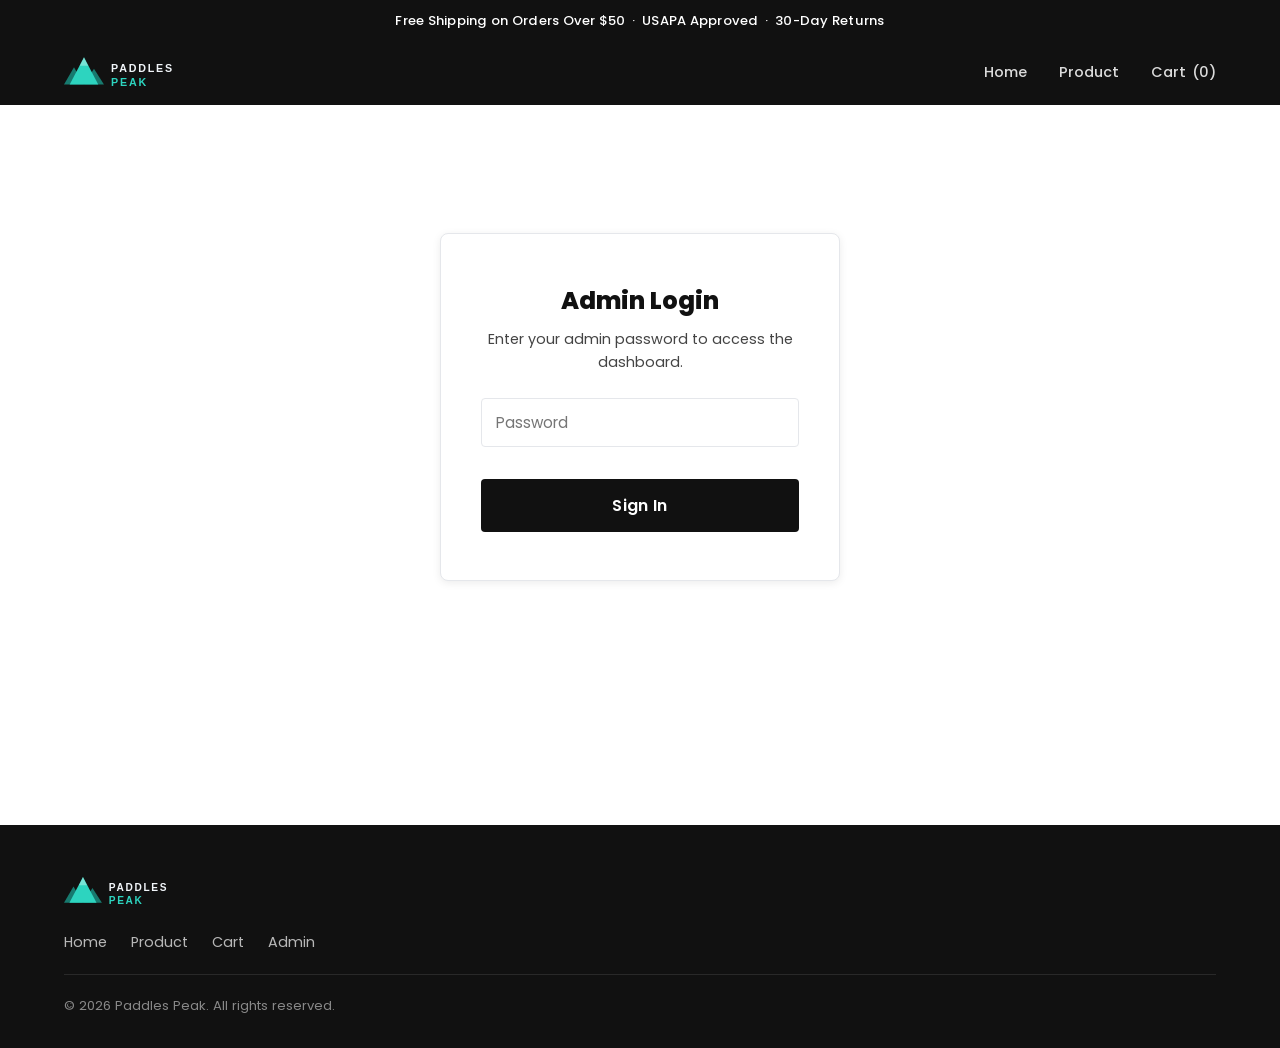
==== commit 24fa7a93: "Add Paddles Peak SVG brand logo across all pages Agent-Logs-Url: https://github.com/ashad1990/paddle" ====
--- a/admin.html
+++ b/admin.html
@@ -5,6 +5,7 @@
   <meta name="viewport" content="width=device-width, initial-scale=1.0">
   <title>Admin — Paddles Peak</title>
   <link rel="stylesheet" href="css/styles.css">
+  <link rel="icon" type="image/svg+xml" href="images/logo.svg">
 </head>
 <body data-page="admin">
 
@@ -16,7 +17,9 @@
   <!-- Navbar -->
   <nav class="navbar">
     <div class="nav-inner">
-      <a href="index.html" class="nav-logo">PADDLES PEAK</a>
+      <a href="index.html" class="nav-logo" aria-label="Paddles Peak - Home">
+        <img src="images/logo-white.svg" alt="Paddles Peak" class="nav-logo-img" height="40">
+      </a>
       <div class="nav-links">
         <a href="index.html">Home</a>
         <a href="product.html">Product</a>
@@ -122,7 +125,7 @@
   <!-- Footer -->
   <footer class="footer">
     <div class="footer-inner">
-      <div class="footer-logo">PADDLES PEAK</div>
+      <div class="footer-logo"><img src="images/logo-white.svg" alt="Paddles Peak" class="footer-logo-img" height="38"></div>
       <div class="footer-links">
         <a href="index.html">Home</a>
         <a href="product.html">Product</a>
--- a/css/styles.css
+++ b/css/styles.css
@@ -66,11 +66,14 @@
   justify-content: space-between;
 }
 .nav-logo {
-  font-size: 1.25rem;
-  font-weight: 800;
-  color: #fff;
-  letter-spacing: 0.08em;
-  text-transform: uppercase;
+  display: flex;
+  align-items: center;
+  text-decoration: none;
+}
+.nav-logo-img {
+  height: 40px;
+  width: auto;
+  display: block;
 }
 .nav-links {
   display: flex;
@@ -473,10 +476,12 @@
   padding: 0 24px;
 }
 .footer-logo {
-  font-size: 1.4rem;
-  font-weight: 800;
-  letter-spacing: 0.08em;
   margin-bottom: 20px;
+}
+.footer-logo-img {
+  height: 38px;
+  width: auto;
+  display: block;
 }
 .footer-links {
   display: flex;
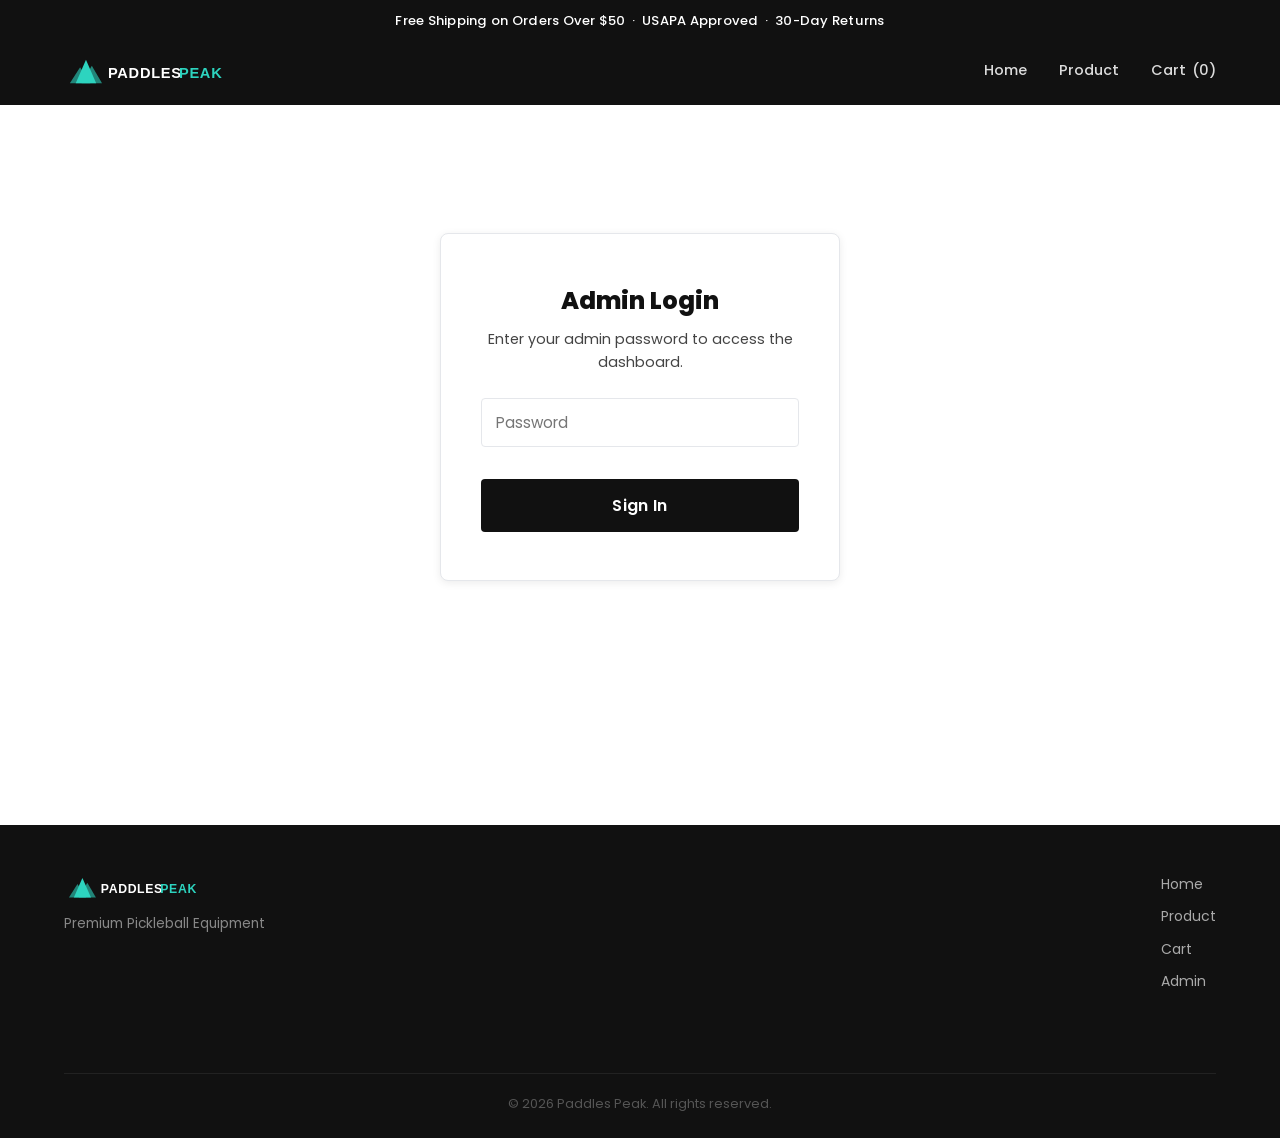
==== commit e55b538a: "Add SVG logos, update all HTML pages with logo/favicon, polish CSS styling Agent-Logs-Url: https://g" ====
--- a/admin.html
+++ b/admin.html
@@ -4,8 +4,8 @@
   <meta charset="UTF-8">
   <meta name="viewport" content="width=device-width, initial-scale=1.0">
   <title>Admin — Paddles Peak</title>
+  <link rel="icon" type="image/svg+xml" href="images/logo.svg">
   <link rel="stylesheet" href="css/styles.css">
-  <link rel="icon" type="image/svg+xml" href="images/logo.svg">
 </head>
 <body data-page="admin">
 
@@ -17,8 +17,8 @@
   <!-- Navbar -->
   <nav class="navbar">
     <div class="nav-inner">
-      <a href="index.html" class="nav-logo" aria-label="Paddles Peak - Home">
-        <img src="images/logo-white.svg" alt="Paddles Peak" class="nav-logo-img" height="40">
+      <a href="index.html" class="nav-logo" aria-label="Paddles Peak Home">
+        <img src="images/logo.svg" alt="Paddles Peak" class="nav-logo-img">
       </a>
       <div class="nav-links">
         <a href="index.html">Home</a>
@@ -125,7 +125,12 @@
   <!-- Footer -->
   <footer class="footer">
     <div class="footer-inner">
-      <div class="footer-logo"><img src="images/logo-white.svg" alt="Paddles Peak" class="footer-logo-img" height="38"></div>
+      <div class="footer-brand">
+        <a href="index.html" class="footer-logo" aria-label="Paddles Peak Home">
+          <img src="images/logo.svg" alt="Paddles Peak" class="footer-logo-img">
+        </a>
+        <p class="footer-tagline">Premium Pickleball Equipment</p>
+      </div>
       <div class="footer-links">
         <a href="index.html">Home</a>
         <a href="product.html">Product</a>
--- a/css/styles.css
+++ b/css/styles.css
@@ -68,10 +68,9 @@
 .nav-logo {
   display: flex;
   align-items: center;
-  text-decoration: none;
 }
 .nav-logo-img {
-  height: 40px;
+  height: 38px;
   width: auto;
   display: block;
 }
@@ -86,8 +85,20 @@
   font-weight: 500;
   opacity: 0.85;
   transition: opacity 0.2s;
+  position: relative;
+  padding-bottom: 4px;
+}
+.nav-links a::after {
+  content: '';
+  position: absolute;
+  bottom: 0; left: 0;
+  width: 0; height: 2px;
+  background: #2dd4bf;
+  transition: width 0.25s ease;
 }
 .nav-links a:hover { opacity: 1; }
+.nav-links a:hover::after,
+.nav-links a.active::after { width: 100%; }
 .nav-cart {
   color: #fff;
   font-size: 0.9rem;
@@ -150,6 +161,20 @@
   text-align: center;
 }
 .btn-primary:hover { background: #333; }
+
+/* Hero CTA — teal primary button */
+.hero .btn-primary {
+  background: #2dd4bf;
+  color: #111111;
+  font-weight: 700;
+  font-size: 1.05rem;
+  padding: 16px 32px;
+  letter-spacing: 0.03em;
+}
+.hero .btn-primary:hover {
+  background: #14b8a6;
+  color: #111111;
+}
 .btn-secondary {
   background: transparent;
   color: var(--black);
@@ -198,17 +223,18 @@
   gap: 20px;
 }
 .hero-label {
-  font-size: 0.78rem;
-  font-weight: 700;
-  letter-spacing: 0.15em;
+  font-size: 0.72rem;
+  font-weight: 700;
+  letter-spacing: 0.2em;
   text-transform: uppercase;
-  color: var(--text);
+  color: #2dd4bf;
 }
 .hero-headline {
-  font-size: 2.8rem;
-  font-weight: 800;
-  color: var(--black);
-  line-height: 1.15;
+  font-size: clamp(2.6rem, 5vw, 4rem);
+  font-weight: 900;
+  color: var(--black);
+  line-height: 1.1;
+  letter-spacing: -0.02em;
 }
 .hero-sub {
   font-size: 1rem;
@@ -224,18 +250,22 @@
   display: flex;
   flex-wrap: wrap;
   gap: 10px;
-  margin-top: 4px;
+  margin-top: 8px;
 }
 .trust-badge {
-  display: flex;
-  align-items: center;
-  gap: 6px;
-  font-size: 0.8rem;
-  font-weight: 600;
-  color: var(--text);
+  display: inline-flex;
+  align-items: center;
+  gap: 5px;
+  font-size: 0.78rem;
+  font-weight: 500;
+  color: #555;
+  background: #f8f9fa;
+  border: 1px solid #e5e7eb;
+  padding: 5px 10px;
+  border-radius: 20px;
 }
 .trust-badge .check {
-  color: var(--accent);
+  color: #2dd4bf;
   font-weight: 700;
 }
 
@@ -267,21 +297,22 @@
 
 /* ── Section Titles ── */
 .section-title {
-  font-size: 2rem;
+  font-size: clamp(1.8rem, 3vw, 2.5rem);
   font-weight: 800;
-  color: var(--black);
-  line-height: 1.2;
+  color: #111;
+  line-height: 1.15;
+  margin-bottom: 12px;
 }
 .section-sub {
   font-size: 1rem;
-  color: var(--text);
-  margin-top: 8px;
+  color: #666;
+  margin-bottom: 48px;
 }
 
 /* ── Product Detail Section ── */
 .product-section {
   background: var(--bg);
-  padding: 80px 0;
+  padding: 72px 0;
 }
 .product-layout {
   display: grid;
@@ -321,7 +352,8 @@
   transition: border-color 0.2s;
   flex-shrink: 0;
 }
-.thumb.active { border-color: var(--black); }
+.thumb.active { border-color: #2dd4bf; }
+.thumb:hover { border-color: #2dd4bf; }
 .thumb img {
   width: 100%;
   height: 100%;
@@ -333,14 +365,16 @@
   gap: 20px;
 }
 .product-info h2 {
-  font-size: 1.8rem;
-  font-weight: 800;
-  color: var(--black);
-}
-.product-info .price {
   font-size: 2rem;
   font-weight: 800;
-  color: var(--black);
+  color: #111;
+  line-height: 1.2;
+  margin-bottom: 8px;
+}
+.product-info .price {
+  font-size: 1.8rem;
+  font-weight: 700;
+  color: #111;
 }
 .includes-title {
   font-size: 0.85rem;
@@ -382,19 +416,30 @@
 .specs-table {
   width: 100%;
   border-collapse: collapse;
-  font-size: 0.875rem;
+  margin: 24px 0;
+  font-size: 0.9rem;
 }
 .specs-table tr {
-  border-bottom: 1px solid var(--border);
+  border-bottom: 1px solid #e5e7eb;
+}
+.specs-table tr:first-child {
+  border-top: 1px solid #e5e7eb;
 }
 .specs-table td {
-  padding: 10px 8px;
-  color: var(--text);
+  padding: 12px 4px;
+  vertical-align: top;
 }
 .specs-table td:first-child {
-  font-weight: 600;
-  color: var(--black);
-  width: 45%;
+  color: #888;
+  font-weight: 500;
+  width: 40%;
+  text-transform: uppercase;
+  font-size: 0.75rem;
+  letter-spacing: 0.05em;
+}
+.specs-table td:last-child {
+  color: #111;
+  font-weight: 600;
 }
 
 /* ── Features Section ── */
@@ -409,11 +454,16 @@
   margin-top: 48px;
 }
 .feature-card {
-  background: var(--bg);
+  background: #fff;
+  border: 1px solid #e5e7eb;
   border-radius: 8px;
   padding: 32px 24px;
   text-align: center;
-  box-shadow: var(--shadow);
+  transition: box-shadow 0.2s, transform 0.2s;
+}
+.feature-card:hover {
+  box-shadow: 0 8px 32px rgba(0,0,0,0.1);
+  transform: translateY(-2px);
 }
 .feature-icon {
   font-size: 2rem;
@@ -422,12 +472,13 @@
 .feature-card h3 {
   font-size: 1rem;
   font-weight: 700;
-  color: var(--black);
+  color: #111;
   margin-bottom: 8px;
 }
 .feature-card p {
   font-size: 0.875rem;
-  color: var(--text);
+  color: #666;
+  line-height: 1.6;
 }
 
 /* ── Reviews Section ── */
@@ -442,65 +493,82 @@
   margin-top: 48px;
 }
 .review-card {
-  background: var(--bg);
+  background: #fff;
+  border: 1px solid #e5e7eb;
   border-radius: 8px;
-  padding: 28px;
-  box-shadow: var(--shadow);
+  padding: 28px 24px;
 }
 .review-stars {
-  color: var(--accent);
+  color: #f59e0b;
   font-size: 1rem;
   margin-bottom: 12px;
+  letter-spacing: 2px;
 }
 .review-text {
-  font-size: 0.9rem;
-  color: var(--text);
+  font-size: 0.925rem;
+  color: #444;
   line-height: 1.7;
+  font-style: italic;
   margin-bottom: 16px;
 }
 .review-author {
-  font-size: 0.85rem;
-  font-weight: 700;
-  color: var(--black);
+  font-size: 0.8rem;
+  font-weight: 600;
+  color: #888;
+  text-transform: uppercase;
+  letter-spacing: 0.05em;
 }
 
 /* ── Footer ── */
 .footer {
-  background: var(--black);
+  background: #111;
   color: #fff;
-  padding: 48px 0 32px;
+  padding: 48px 0 24px;
 }
 .footer-inner {
   max-width: 1200px;
   margin: 0 auto;
   padding: 0 24px;
-}
+  display: flex;
+  justify-content: space-between;
+  align-items: flex-start;
+  gap: 40px;
+  flex-wrap: wrap;
+}
+.footer-brand { display: flex; flex-direction: column; }
 .footer-logo {
-  margin-bottom: 20px;
+  display: flex;
+  align-items: center;
+  margin-bottom: 8px;
 }
 .footer-logo-img {
-  height: 38px;
+  height: 32px;
   width: auto;
   display: block;
 }
+.footer-tagline {
+  font-size: 0.85rem;
+  color: #888;
+}
 .footer-links {
   display: flex;
-  gap: 24px;
-  flex-wrap: wrap;
-  margin-bottom: 20px;
+  flex-direction: column;
+  gap: 10px;
 }
 .footer-links a {
-  color: rgba(255,255,255,0.7);
-  font-size: 0.9rem;
+  color: #aaa;
+  font-size: 0.875rem;
   transition: color 0.2s;
 }
-.footer-links a:hover { color: #fff; }
+.footer-links a:hover { color: #2dd4bf; }
 .footer-bottom {
-  border-top: 1px solid rgba(255,255,255,0.1);
+  border-top: 1px solid #222;
+  margin-top: 40px;
   padding-top: 20px;
-  margin-top: 20px;
-  font-size: 0.82rem;
-  color: rgba(255,255,255,0.5);
+  text-align: center;
+  font-size: 0.8rem;
+  color: #555;
+  width: 100%;
 }
 
 /* ── Cart ── */
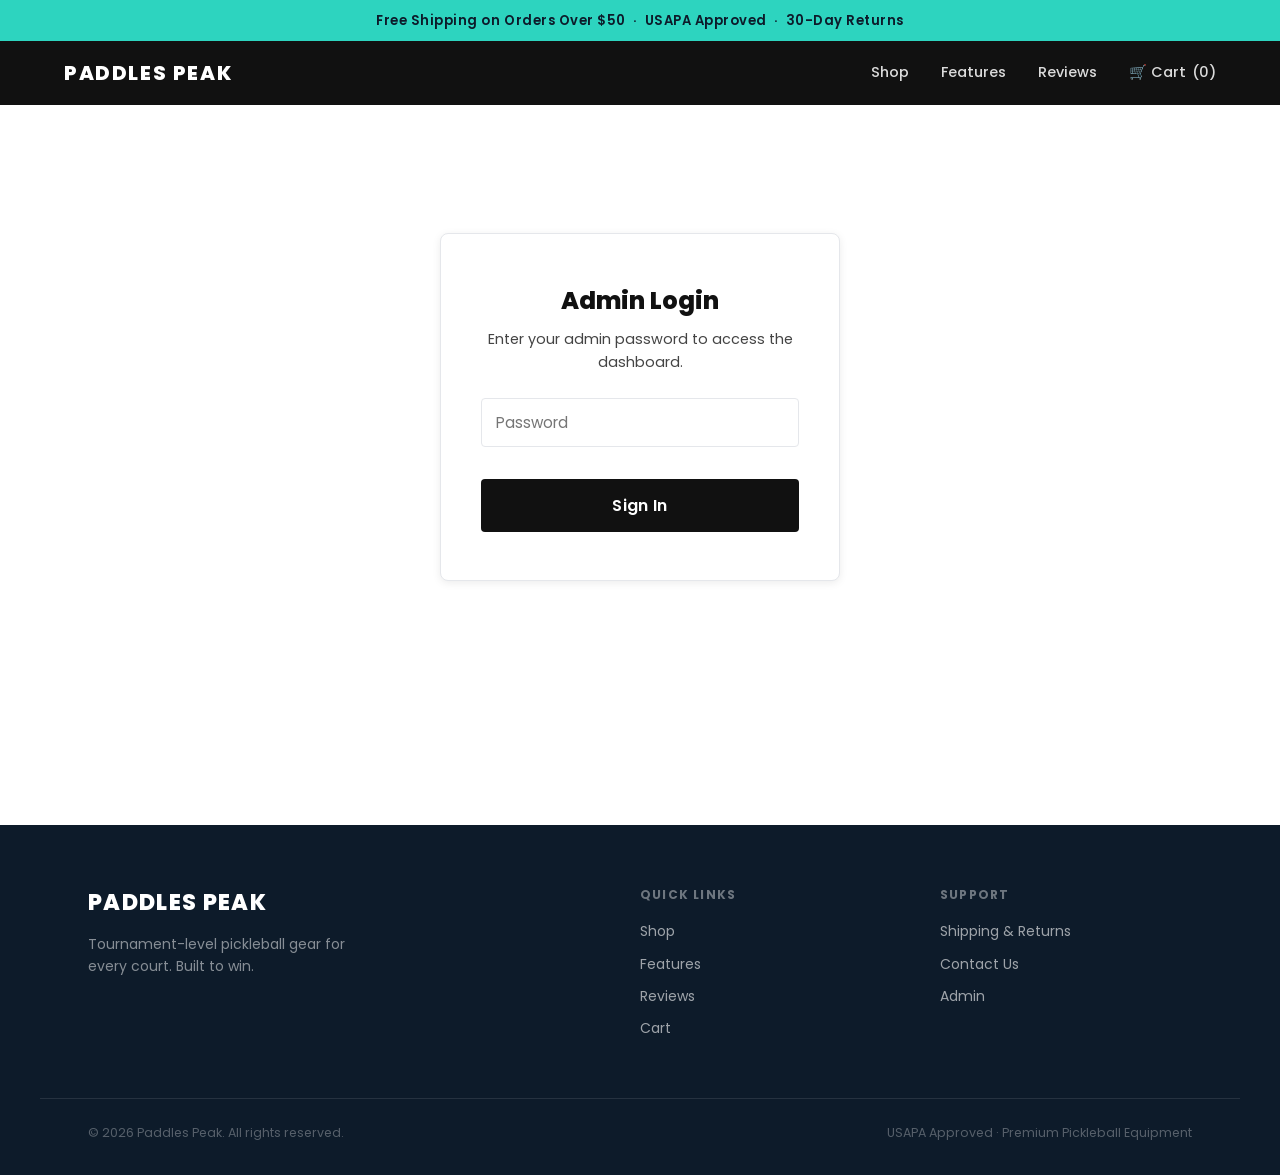
==== commit 06ed689a: "Design overhaul: new homepage, hero, footer, nav, and CSS - Rebuild index.html as a full homepage wi" ====
--- a/admin.html
+++ b/admin.html
@@ -4,7 +4,6 @@
   <meta charset="UTF-8">
   <meta name="viewport" content="width=device-width, initial-scale=1.0">
   <title>Admin — Paddles Peak</title>
-  <link rel="icon" type="image/svg+xml" href="images/logo.svg">
   <link rel="stylesheet" href="css/styles.css">
 </head>
 <body data-page="admin">
@@ -17,13 +16,12 @@
   <!-- Navbar -->
   <nav class="navbar">
     <div class="nav-inner">
-      <a href="index.html" class="nav-logo" aria-label="Paddles Peak Home">
-        <img src="images/logo.svg" alt="Paddles Peak" class="nav-logo-img">
-      </a>
+      <a href="index.html" class="nav-logo">PADDLES PEAK</a>
       <div class="nav-links">
-        <a href="index.html">Home</a>
-        <a href="product.html">Product</a>
-        <a href="cart.html" class="nav-cart">Cart <span class="cart-count">(0)</span></a>
+        <a href="product.html">Shop</a>
+        <a href="index.html#features">Features</a>
+        <a href="index.html#reviews">Reviews</a>
+        <a href="cart.html" class="nav-cart">🛒 Cart <span class="cart-count">(0)</span></a>
       </div>
       <button class="hamburger" id="hamburger" aria-label="Menu">
         <span></span><span></span><span></span>
@@ -31,9 +29,10 @@
     </div>
   </nav>
   <div class="mobile-menu" id="mobile-menu">
-    <a href="index.html">Home</a>
-    <a href="product.html">Product</a>
-    <a href="cart.html">Cart <span class="cart-count">(0)</span></a>
+    <a href="product.html">Shop</a>
+    <a href="index.html#features">Features</a>
+    <a href="index.html#reviews">Reviews</a>
+    <a href="cart.html">🛒 Cart <span class="cart-count">(0)</span></a>
   </div>
 
   <!-- Admin Login -->
@@ -125,21 +124,31 @@
   <!-- Footer -->
   <footer class="footer">
     <div class="footer-inner">
-      <div class="footer-brand">
-        <a href="index.html" class="footer-logo" aria-label="Paddles Peak Home">
-          <img src="images/logo.svg" alt="Paddles Peak" class="footer-logo-img">
-        </a>
-        <p class="footer-tagline">Premium Pickleball Equipment</p>
+      <div>
+        <div class="footer-brand-name">PADDLES PEAK</div>
+        <p class="footer-tagline">Tournament-level pickleball gear for every court. Built to win.</p>
       </div>
-      <div class="footer-links">
-        <a href="index.html">Home</a>
-        <a href="product.html">Product</a>
-        <a href="cart.html">Cart</a>
-        <a href="admin.html">Admin</a>
+      <div>
+        <div class="footer-col-title">Quick Links</div>
+        <div class="footer-links">
+          <a href="product.html">Shop</a>
+          <a href="index.html#features">Features</a>
+          <a href="index.html#reviews">Reviews</a>
+          <a href="cart.html">Cart</a>
+        </div>
       </div>
-      <div class="footer-bottom">
-        <p>© 2026 Paddles Peak. All rights reserved.</p>
+      <div>
+        <div class="footer-col-title">Support</div>
+        <div class="footer-links">
+          <a href="#">Shipping &amp; Returns</a>
+          <a href="#">Contact Us</a>
+          <a href="admin.html">Admin</a>
+        </div>
       </div>
+    </div>
+    <div class="footer-bottom">
+      <span>© 2026 Paddles Peak. All rights reserved.</span>
+      <span>USAPA Approved · Premium Pickleball Equipment</span>
     </div>
   </footer>
 
--- a/css/styles.css
+++ b/css/styles.css
@@ -36,13 +36,13 @@
 
 /* ── Announcement Bar ── */
 .announcement-bar {
-  background: var(--black);
-  color: #fff;
+  background: #2dd4bf;
+  color: #0d1b2a;
+  font-weight: 600;
+  font-size: 0.82rem;
+  letter-spacing: 0.04em;
   text-align: center;
   padding: 10px 16px;
-  font-size: 0.82rem;
-  font-weight: 500;
-  letter-spacing: 0.02em;
   z-index: 1000;
 }
 
@@ -66,13 +66,11 @@
   justify-content: space-between;
 }
 .nav-logo {
-  display: flex;
-  align-items: center;
-}
-.nav-logo-img {
-  height: 38px;
-  width: auto;
-  display: block;
+  font-size: 1.25rem;
+  font-weight: 800;
+  color: #fff;
+  letter-spacing: 0.08em;
+  text-transform: uppercase;
 }
 .nav-links {
   display: flex;
@@ -85,20 +83,8 @@
   font-weight: 500;
   opacity: 0.85;
   transition: opacity 0.2s;
-  position: relative;
-  padding-bottom: 4px;
-}
-.nav-links a::after {
-  content: '';
-  position: absolute;
-  bottom: 0; left: 0;
-  width: 0; height: 2px;
-  background: #2dd4bf;
-  transition: width 0.25s ease;
 }
 .nav-links a:hover { opacity: 1; }
-.nav-links a:hover::after,
-.nav-links a.active::after { width: 100%; }
 .nav-cart {
   color: #fff;
   font-size: 0.9rem;
@@ -161,20 +147,6 @@
   text-align: center;
 }
 .btn-primary:hover { background: #333; }
-
-/* Hero CTA — teal primary button */
-.hero .btn-primary {
-  background: #2dd4bf;
-  color: #111111;
-  font-weight: 700;
-  font-size: 1.05rem;
-  padding: 16px 32px;
-  letter-spacing: 0.03em;
-}
-.hero .btn-primary:hover {
-  background: #14b8a6;
-  color: #111111;
-}
 .btn-secondary {
   background: transparent;
   color: var(--black);
@@ -200,180 +172,258 @@
 
 /* ── Hero Section ── */
 .hero {
-  background: var(--bg-light);
-  min-height: 600px;
+  background: #0d1b2a;
+  min-height: 92vh;
   display: grid;
-  grid-template-columns: 1fr 1fr;
-  align-items: stretch;
+  grid-template-columns: 55% 45%;
+  align-items: center;
+  position: relative;
+  overflow: hidden;
+}
+.hero::before {
+  content: '';
+  position: absolute;
+  bottom: -100px;
+  left: -100px;
+  width: 600px;
+  height: 600px;
+  background: radial-gradient(circle, rgba(45,212,191,0.12) 0%, transparent 70%);
+  pointer-events: none;
+}
+.hero-content {
+  padding: 80px 64px;
+  color: #fff;
+}
+.hero-eyebrow {
+  margin-bottom: 20px;
+}
+.eyebrow-badge {
+  background: rgba(45,212,191,0.15);
+  border: 1px solid rgba(45,212,191,0.4);
+  color: #2dd4bf;
+  font-size: 0.75rem;
+  font-weight: 600;
+  letter-spacing: 0.1em;
+  padding: 6px 14px;
+  border-radius: 100px;
+  display: inline-block;
+}
+.hero-headline {
+  font-size: clamp(3rem, 5.5vw, 5.5rem);
+  font-weight: 900;
+  line-height: 1.0;
+  letter-spacing: -0.03em;
+  color: #ffffff;
+  margin-bottom: 24px;
+}
+.hero-sub {
+  font-size: 1.1rem;
+  color: rgba(255,255,255,0.65);
+  margin-bottom: 36px;
+  max-width: 400px;
+  line-height: 1.6;
+}
+.hero-actions {
+  display: flex;
+  gap: 16px;
+  align-items: center;
+  flex-wrap: wrap;
+  margin-bottom: 40px;
+}
+.btn-hero-primary {
+  background: #2dd4bf;
+  color: #0d1b2a;
+  font-weight: 700;
+  font-size: 1rem;
+  padding: 16px 32px;
+  border-radius: 4px;
+  border: none;
+  cursor: pointer;
+  letter-spacing: 0.02em;
+  transition: background 0.2s, transform 0.1s;
+  white-space: nowrap;
+  font-family: var(--font);
+}
+.btn-hero-primary:hover {
+  background: #14b8a6;
+  transform: translateY(-1px);
+}
+.btn-hero-secondary {
+  color: rgba(255,255,255,0.8);
+  font-size: 0.9rem;
+  font-weight: 500;
+  text-decoration: none;
+  transition: color 0.2s;
+}
+.btn-hero-secondary:hover { color: #2dd4bf; }
+.hero-trust {
+  display: flex;
+  gap: 24px;
+  flex-wrap: wrap;
+}
+.hero-trust span {
+  font-size: 0.78rem;
+  color: rgba(255,255,255,0.5);
+  font-weight: 500;
+}
+.trust-badge {
+  display: flex;
+  align-items: center;
+  gap: 6px;
+  font-size: 0.8rem;
+  font-weight: 600;
+  color: rgba(255,255,255,0.6);
+}
+.trust-badge .check {
+  color: #2dd4bf;
+  font-weight: 700;
 }
 .hero-image {
+  height: 100%;
+  min-height: 92vh;
+  position: relative;
   overflow: hidden;
-  min-height: 500px;
-}
-.hero-image img {
+  display: flex;
+  align-items: center;
+  justify-content: center;
+  background: #0d1b2a;
+}
+.hero-img {
   width: 100%;
   height: 100%;
   object-fit: cover;
-}
-.hero-content {
-  padding: 64px 56px;
-  display: flex;
-  flex-direction: column;
-  justify-content: center;
-  gap: 20px;
-}
-.hero-label {
-  font-size: 0.72rem;
-  font-weight: 700;
-  letter-spacing: 0.2em;
-  text-transform: uppercase;
-  color: #2dd4bf;
-}
-.hero-headline {
-  font-size: clamp(2.6rem, 5vw, 4rem);
-  font-weight: 900;
-  color: var(--black);
-  line-height: 1.1;
-  letter-spacing: -0.02em;
-}
-.hero-sub {
-  font-size: 1rem;
-  color: var(--text);
-  line-height: 1.7;
-}
-.hero-price {
-  font-size: 2.2rem;
-  font-weight: 800;
-  color: var(--black);
-}
-.hero-trust {
-  display: flex;
-  flex-wrap: wrap;
-  gap: 10px;
-  margin-top: 8px;
-}
-.trust-badge {
-  display: inline-flex;
-  align-items: center;
-  gap: 5px;
-  font-size: 0.78rem;
-  font-weight: 500;
-  color: #555;
-  background: #f8f9fa;
-  border: 1px solid #e5e7eb;
-  padding: 5px 10px;
-  border-radius: 20px;
-}
-.trust-badge .check {
-  color: #2dd4bf;
-  font-weight: 700;
+  object-position: center center;
+  display: block;
+  opacity: 0.92;
 }
 
 /* ── Social Proof Strip ── */
 .proof-strip {
-  background: var(--bg-light);
-  border-top: 1px solid var(--border);
-  border-bottom: 1px solid var(--border);
-  padding: 20px 24px;
-  text-align: center;
+  background: #111827;
+  padding: 18px 24px;
+  border-top: 1px solid rgba(255,255,255,0.08);
 }
 .proof-pills {
   display: flex;
   justify-content: center;
   align-items: center;
-  gap: 32px;
+  gap: 16px;
   flex-wrap: wrap;
+  max-width: 1000px;
+  margin: 0 auto;
 }
 .proof-pill {
-  font-size: 0.9rem;
-  font-weight: 600;
-  color: var(--black);
-}
-.proof-pill .stars { color: var(--accent); }
-.proof-divider {
-  color: var(--border);
-  font-size: 1.2rem;
-}
+  font-size: 0.8rem;
+  font-weight: 600;
+  color: rgba(255,255,255,0.7);
+  letter-spacing: 0.05em;
+  text-transform: uppercase;
+}
+.proof-pill .stars { color: #f59e0b; }
+.proof-divider { color: rgba(255,255,255,0.2); }
 
 /* ── Section Titles ── */
 .section-title {
-  font-size: clamp(1.8rem, 3vw, 2.5rem);
-  font-weight: 800;
-  color: #111;
-  line-height: 1.15;
-  margin-bottom: 12px;
+  font-size: 2rem;
+  font-weight: 800;
+  color: var(--black);
+  line-height: 1.2;
 }
 .section-sub {
   font-size: 1rem;
-  color: #666;
-  margin-bottom: 48px;
+  color: var(--text);
+  margin-top: 8px;
 }
 
 /* ── Product Detail Section ── */
 .product-section {
-  background: var(--bg);
-  padding: 72px 0;
+  padding: 96px 0;
+  background: #fff;
 }
 .product-layout {
   display: grid;
   grid-template-columns: 1fr 1fr;
-  gap: 64px;
+  gap: 80px;
   align-items: start;
+  max-width: 1200px;
+  margin: 0 auto;
+  padding: 0 48px;
 }
 .gallery-main {
-  background: var(--bg-light);
+  background: #f8f9fa;
   border-radius: 8px;
+  padding: 24px;
+  margin-bottom: 12px;
+  border: 1px solid #e5e7eb;
+}
+.gallery-main img {
+  width: 100%;
+  height: 480px;
+  object-fit: contain;
+  display: block;
+}
+.gallery-thumbs {
+  display: flex;
+  gap: 10px;
+}
+.gallery-thumb {
+  width: 80px;
+  height: 80px;
+  border-radius: 6px;
   overflow: hidden;
-  aspect-ratio: 1 / 1;
-  display: flex;
-  align-items: center;
-  justify-content: center;
-}
-.product-img {
+  cursor: pointer;
+  border: 2px solid #e5e7eb;
+  background: #f8f9fa;
+  padding: 4px;
+  transition: border-color 0.2s;
+}
+.gallery-thumb:hover, .gallery-thumb.active {
+  border-color: #2dd4bf;
+}
+.gallery-thumb img {
   width: 100%;
   height: 100%;
   object-fit: contain;
-  background: var(--bg-light);
-  border-radius: 8px;
-}
-.gallery-thumbs {
-  display: flex;
-  gap: 12px;
-  margin-top: 16px;
-}
-.thumb {
-  width: 80px;
-  height: 80px;
-  background: var(--bg-light);
-  border-radius: 6px;
-  overflow: hidden;
-  cursor: pointer;
-  border: 2px solid transparent;
-  transition: border-color 0.2s;
-  flex-shrink: 0;
-}
-.thumb.active { border-color: #2dd4bf; }
-.thumb:hover { border-color: #2dd4bf; }
-.thumb img {
-  width: 100%;
-  height: 100%;
-  object-fit: contain;
 }
 .product-info {
   display: flex;
   flex-direction: column;
   gap: 20px;
 }
+.product-name {
+  font-size: 2.2rem;
+  font-weight: 800;
+  color: #111;
+  line-height: 1.15;
+  margin-bottom: 8px;
+}
+.product-subtitle {
+  font-size: 0.9rem;
+  color: #888;
+  margin-bottom: 20px;
+  font-weight: 500;
+}
+.product-price {
+  font-size: 2.4rem;
+  font-weight: 800;
+  color: #111;
+  margin-bottom: 8px;
+}
+.product-price-note {
+  font-size: 0.85rem;
+  color: #10b981;
+  font-weight: 600;
+  margin-bottom: 28px;
+}
 .product-info h2 {
-  font-size: 2rem;
+  font-size: 2.2rem;
   font-weight: 800;
   color: #111;
-  line-height: 1.2;
-  margin-bottom: 8px;
+  line-height: 1.15;
 }
 .product-info .price {
-  font-size: 1.8rem;
-  font-weight: 700;
+  font-size: 2.4rem;
+  font-weight: 800;
   color: #111;
 }
 .includes-title {
@@ -416,159 +466,170 @@
 .specs-table {
   width: 100%;
   border-collapse: collapse;
-  margin: 24px 0;
-  font-size: 0.9rem;
+  font-size: 0.875rem;
 }
 .specs-table tr {
-  border-bottom: 1px solid #e5e7eb;
-}
-.specs-table tr:first-child {
-  border-top: 1px solid #e5e7eb;
+  border-bottom: 1px solid var(--border);
 }
 .specs-table td {
-  padding: 12px 4px;
-  vertical-align: top;
+  padding: 10px 8px;
+  color: var(--text);
 }
 .specs-table td:first-child {
-  color: #888;
-  font-weight: 500;
-  width: 40%;
-  text-transform: uppercase;
-  font-size: 0.75rem;
-  letter-spacing: 0.05em;
-}
-.specs-table td:last-child {
-  color: #111;
-  font-weight: 600;
+  font-weight: 600;
+  color: var(--black);
+  width: 45%;
 }
 
 /* ── Features Section ── */
 .features-section {
-  background: var(--bg-light);
-  padding: 80px 0;
+  background: #f8f9fa;
+  padding: 96px 0;
 }
 .features-grid {
   display: grid;
   grid-template-columns: repeat(4, 1fr);
   gap: 24px;
-  margin-top: 48px;
+  max-width: 1200px;
+  margin: 48px auto 0;
+  padding: 0 48px;
 }
 .feature-card {
   background: #fff;
   border: 1px solid #e5e7eb;
-  border-radius: 8px;
-  padding: 32px 24px;
+  border-radius: 10px;
+  padding: 36px 24px;
   text-align: center;
   transition: box-shadow 0.2s, transform 0.2s;
 }
 .feature-card:hover {
-  box-shadow: 0 8px 32px rgba(0,0,0,0.1);
-  transform: translateY(-2px);
+  box-shadow: 0 12px 40px rgba(0,0,0,0.1);
+  transform: translateY(-3px);
 }
 .feature-icon {
-  font-size: 2rem;
+  font-size: 2.2rem;
   margin-bottom: 16px;
 }
-.feature-card h3 {
-  font-size: 1rem;
+.feature-title {
+  font-size: 0.95rem;
   font-weight: 700;
   color: #111;
   margin-bottom: 8px;
 }
-.feature-card p {
-  font-size: 0.875rem;
+.feature-desc {
+  font-size: 0.85rem;
   color: #666;
   line-height: 1.6;
 }
+.feature-card h3 {
+  font-size: 0.95rem;
+  font-weight: 700;
+  color: #111;
+  margin-bottom: 8px;
+}
+.feature-card p {
+  font-size: 0.85rem;
+  color: #666;
+  line-height: 1.6;
+}
 
 /* ── Reviews Section ── */
 .reviews-section {
-  background: var(--bg-light);
-  padding: 80px 0;
+  background: #fff;
+  padding: 96px 0;
 }
 .reviews-grid {
   display: grid;
   grid-template-columns: repeat(3, 1fr);
   gap: 24px;
-  margin-top: 48px;
+  max-width: 1100px;
+  margin: 48px auto 0;
+  padding: 0 48px;
 }
 .review-card {
+  border: 1px solid #e5e7eb;
+  border-radius: 10px;
+  padding: 32px;
   background: #fff;
-  border: 1px solid #e5e7eb;
-  border-radius: 8px;
-  padding: 28px 24px;
 }
 .review-stars {
   color: #f59e0b;
   font-size: 1rem;
-  margin-bottom: 12px;
-  letter-spacing: 2px;
+  margin-bottom: 14px;
 }
 .review-text {
-  font-size: 0.925rem;
+  font-size: 0.9rem;
   color: #444;
   line-height: 1.7;
   font-style: italic;
-  margin-bottom: 16px;
+  margin-bottom: 20px;
 }
 .review-author {
   font-size: 0.8rem;
-  font-weight: 600;
-  color: #888;
+  font-weight: 700;
+  color: #111;
   text-transform: uppercase;
   letter-spacing: 0.05em;
 }
 
 /* ── Footer ── */
 .footer {
-  background: #111;
-  color: #fff;
-  padding: 48px 0 24px;
+  background: #0d1b2a;
+  color: rgba(255,255,255,0.6);
+  padding: 60px 0 32px;
 }
 .footer-inner {
   max-width: 1200px;
   margin: 0 auto;
-  padding: 0 24px;
-  display: flex;
-  justify-content: space-between;
-  align-items: flex-start;
-  gap: 40px;
-  flex-wrap: wrap;
-}
-.footer-brand { display: flex; flex-direction: column; }
-.footer-logo {
-  display: flex;
-  align-items: center;
-  margin-bottom: 8px;
-}
-.footer-logo-img {
-  height: 32px;
-  width: auto;
+  padding: 0 48px;
+  display: grid;
+  grid-template-columns: 2fr 1fr 1fr;
+  gap: 48px;
+  margin-bottom: 48px;
+}
+.footer-brand-name {
+  font-size: 1.4rem;
+  font-weight: 800;
+  color: #fff;
+  letter-spacing: 0.06em;
+  margin-bottom: 12px;
+}
+.footer-tagline {
+  font-size: 0.875rem;
+  color: rgba(255,255,255,0.5);
+  line-height: 1.6;
+  max-width: 280px;
+}
+.footer-col-title {
+  font-size: 0.75rem;
+  font-weight: 700;
+  text-transform: uppercase;
+  letter-spacing: 0.1em;
+  color: rgba(255,255,255,0.4);
+  margin-bottom: 16px;
+}
+.footer-links {
+  display: flex;
+  flex-direction: column;
+}
+.footer-links a {
   display: block;
-}
-.footer-tagline {
-  font-size: 0.85rem;
-  color: #888;
-}
-.footer-links {
-  display: flex;
-  flex-direction: column;
-  gap: 10px;
-}
-.footer-links a {
-  color: #aaa;
+  color: rgba(255,255,255,0.6);
   font-size: 0.875rem;
+  margin-bottom: 10px;
   transition: color 0.2s;
 }
 .footer-links a:hover { color: #2dd4bf; }
 .footer-bottom {
-  border-top: 1px solid #222;
-  margin-top: 40px;
-  padding-top: 20px;
-  text-align: center;
-  font-size: 0.8rem;
-  color: #555;
-  width: 100%;
+  border-top: 1px solid rgba(255,255,255,0.1);
+  padding: 24px 48px 0;
+  max-width: 1200px;
+  margin: 0 auto;
+  display: flex;
+  justify-content: space-between;
+  align-items: center;
+  font-size: 0.78rem;
+  color: rgba(255,255,255,0.3);
 }
 
 /* ── Cart ── */
@@ -1115,29 +1176,89 @@
   margin-top: 8px;
 }
 
-/* ── Responsive ── */
-@media (max-width: 900px) {
+/* ── CTA Band ── */
+.cta-band {
+  background: #2dd4bf;
+  padding: 80px 24px;
+  text-align: center;
+}
+.cta-band h2 {
+  font-size: clamp(2rem, 4vw, 3rem);
+  font-weight: 900;
+  color: #0d1b2a;
+  margin-bottom: 16px;
+  letter-spacing: -0.02em;
+}
+.cta-band p {
+  font-size: 1.1rem;
+  color: rgba(13,27,42,0.7);
+  margin-bottom: 40px;
+}
+.btn-cta {
+  background: #0d1b2a;
+  color: #fff;
+  font-weight: 700;
+  font-size: 1.1rem;
+  padding: 18px 48px;
+  border-radius: 4px;
+  border: none;
+  cursor: pointer;
+  letter-spacing: 0.02em;
+  transition: background 0.2s, transform 0.1s;
+  font-family: var(--font);
+  display: inline-block;
+  text-decoration: none;
+}
+.btn-cta:hover {
+  background: #1a2f47;
+  transform: translateY(-2px);
+}
+
+/* ── Mobile Responsive ── */
+@media (max-width: 768px) {
   .hero {
     grid-template-columns: 1fr;
     min-height: auto;
   }
+  .hero-content {
+    padding: 60px 24px 40px;
+    order: 2;
+  }
   .hero-image {
-    min-height: 320px;
-    order: -1;
-  }
-  .hero-content {
-    padding: 40px 32px;
-  }
-  .hero-headline { font-size: 2rem; }
+    min-height: 50vw;
+    height: 50vw;
+    order: 1;
+  }
+  .hero-headline {
+    font-size: clamp(2.4rem, 9vw, 3.5rem);
+  }
   .product-layout {
     grid-template-columns: 1fr;
     gap: 40px;
+    padding: 0 24px;
   }
   .features-grid {
     grid-template-columns: repeat(2, 1fr);
+    padding: 0 24px;
   }
   .reviews-grid {
     grid-template-columns: 1fr;
+    padding: 0 24px;
+  }
+  .footer-inner {
+    grid-template-columns: 1fr;
+    gap: 32px;
+    padding: 0 24px;
+  }
+  .footer-bottom {
+    padding: 24px 24px 0;
+    flex-direction: column;
+    gap: 8px;
+    text-align: center;
+  }
+  .hero-actions {
+    flex-direction: column;
+    align-items: flex-start;
   }
   .cart-layout {
     grid-template-columns: 1fr;
@@ -1149,18 +1270,23 @@
     grid-template-columns: repeat(2, 1fr);
   }
 }
+@media (max-width: 480px) {
+  .features-grid {
+    grid-template-columns: 1fr;
+  }
+  .nav-links {
+    gap: 16px;
+  }
+  .form-row { grid-template-columns: 1fr; }
+  .stats-grid { grid-template-columns: 1fr 1fr; }
+  .container { padding: 0 16px; }
+}
+
+/* ── Hamburger / Mobile Nav ── */
 @media (max-width: 640px) {
   .nav-links { display: none; }
   .hamburger { display: flex; }
-  .hero-content { padding: 32px 20px; }
-  .hero-headline { font-size: 1.75rem; }
-  .features-grid { grid-template-columns: 1fr; }
   .proof-pills { gap: 16px; }
   .proof-divider { display: none; }
-  .form-row { grid-template-columns: 1fr; }
-  .stats-grid { grid-template-columns: 1fr 1fr; }
-  .container { padding: 0 16px; }
-  .product-section { padding: 48px 0; }
-  .features-section { padding: 48px 0; }
-  .reviews-section { padding: 48px 0; }
-}
+}
+
